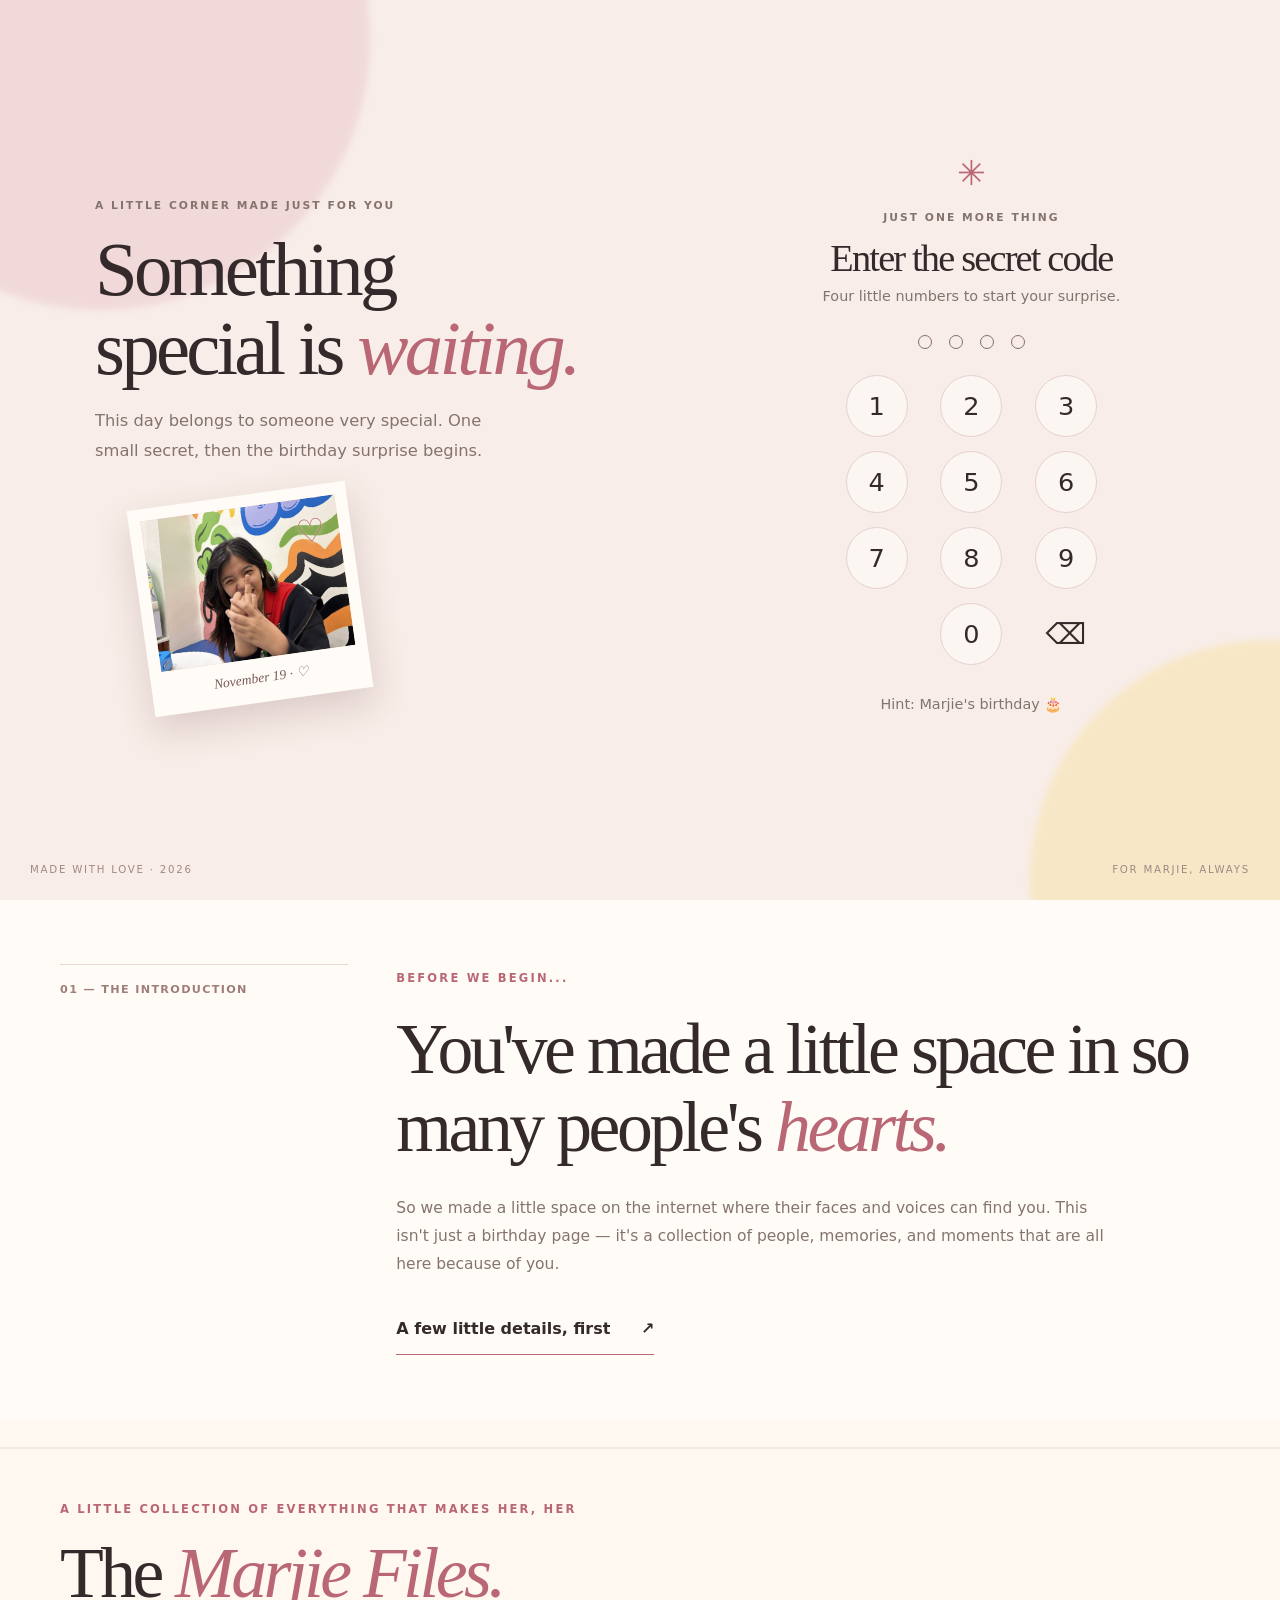
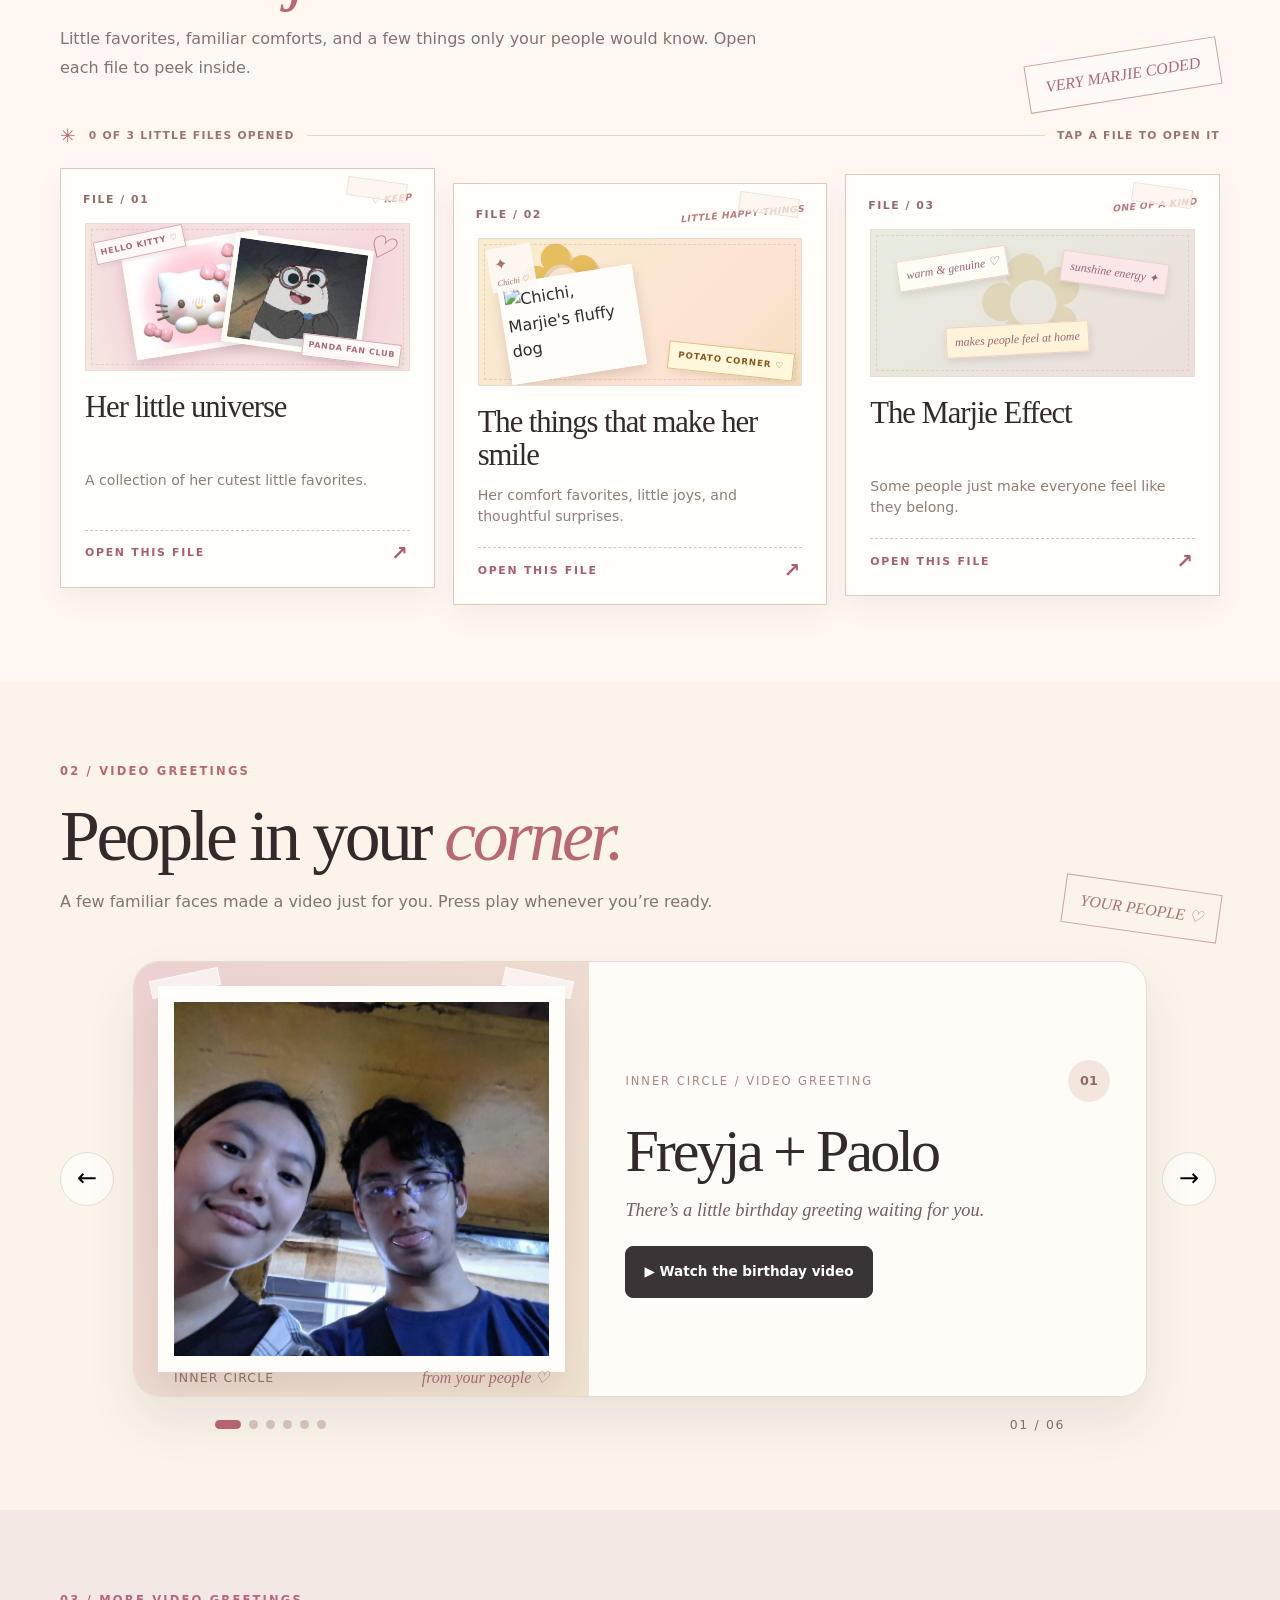
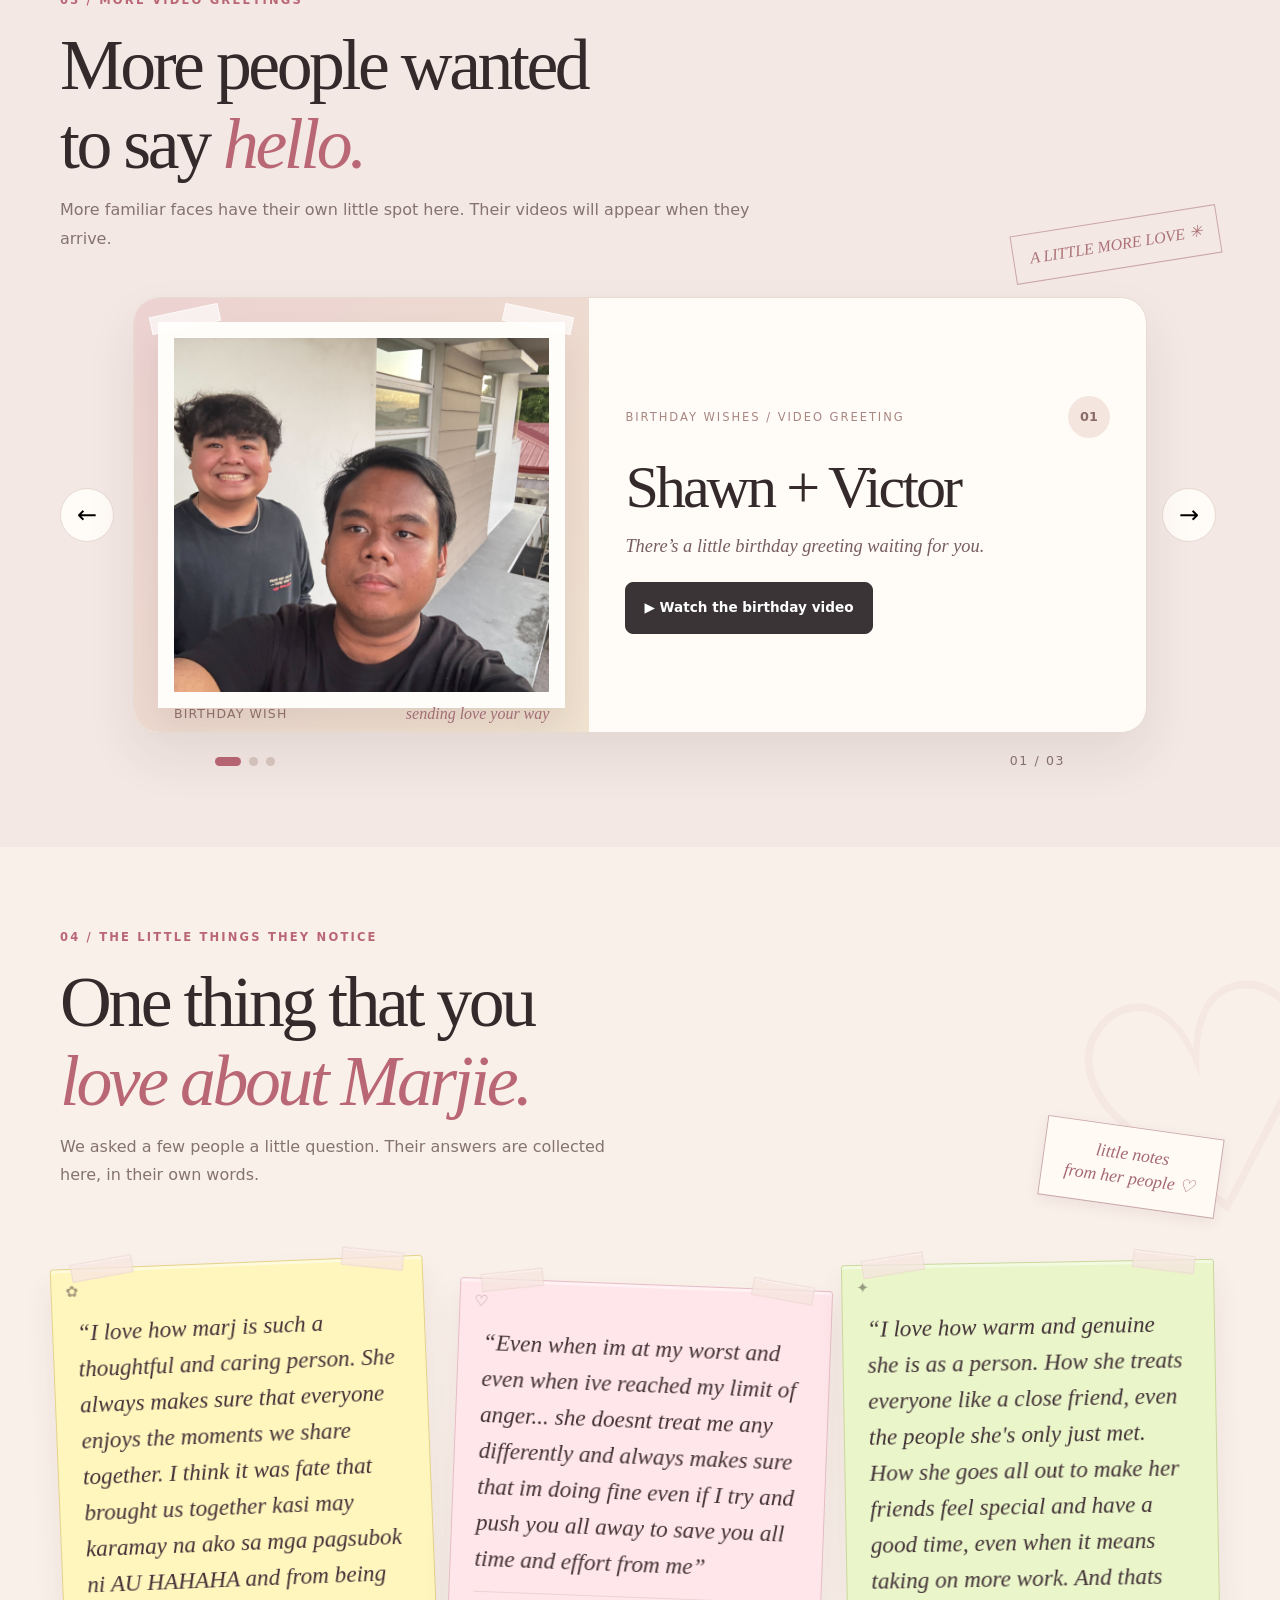
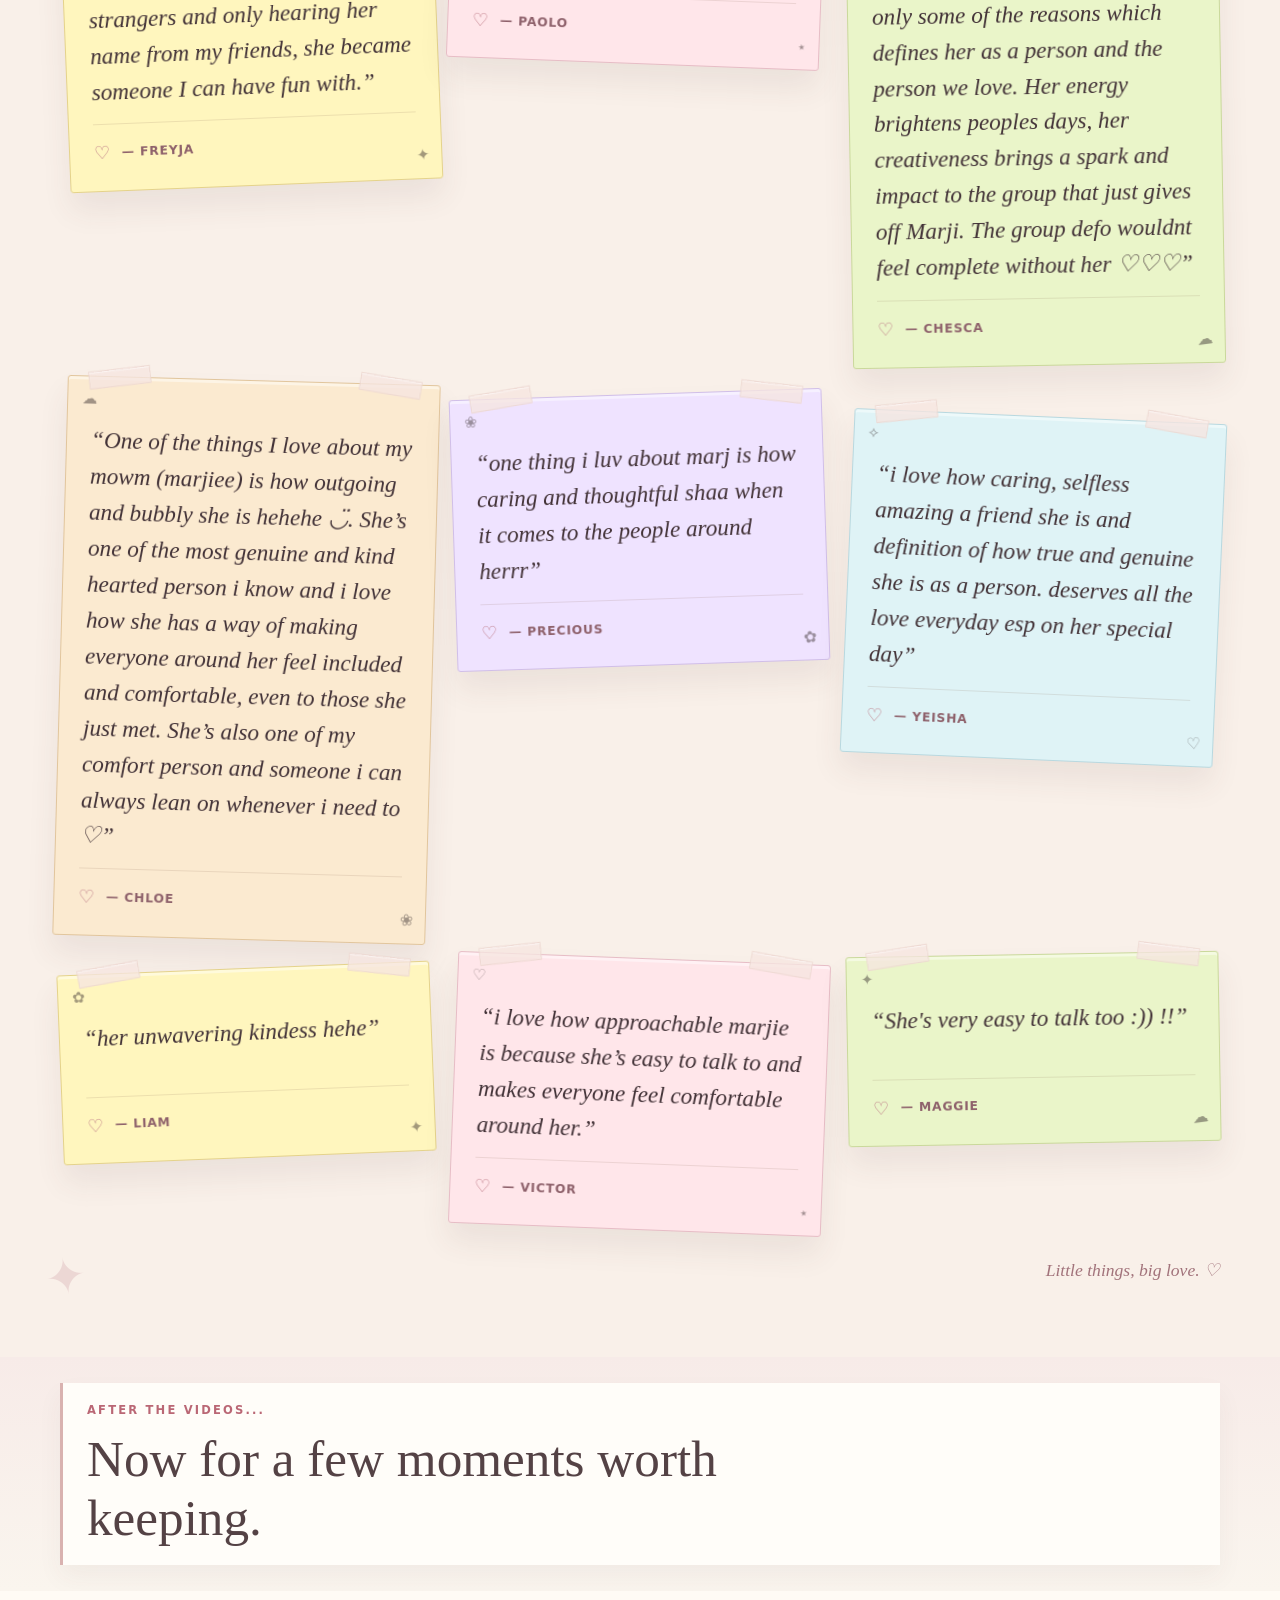
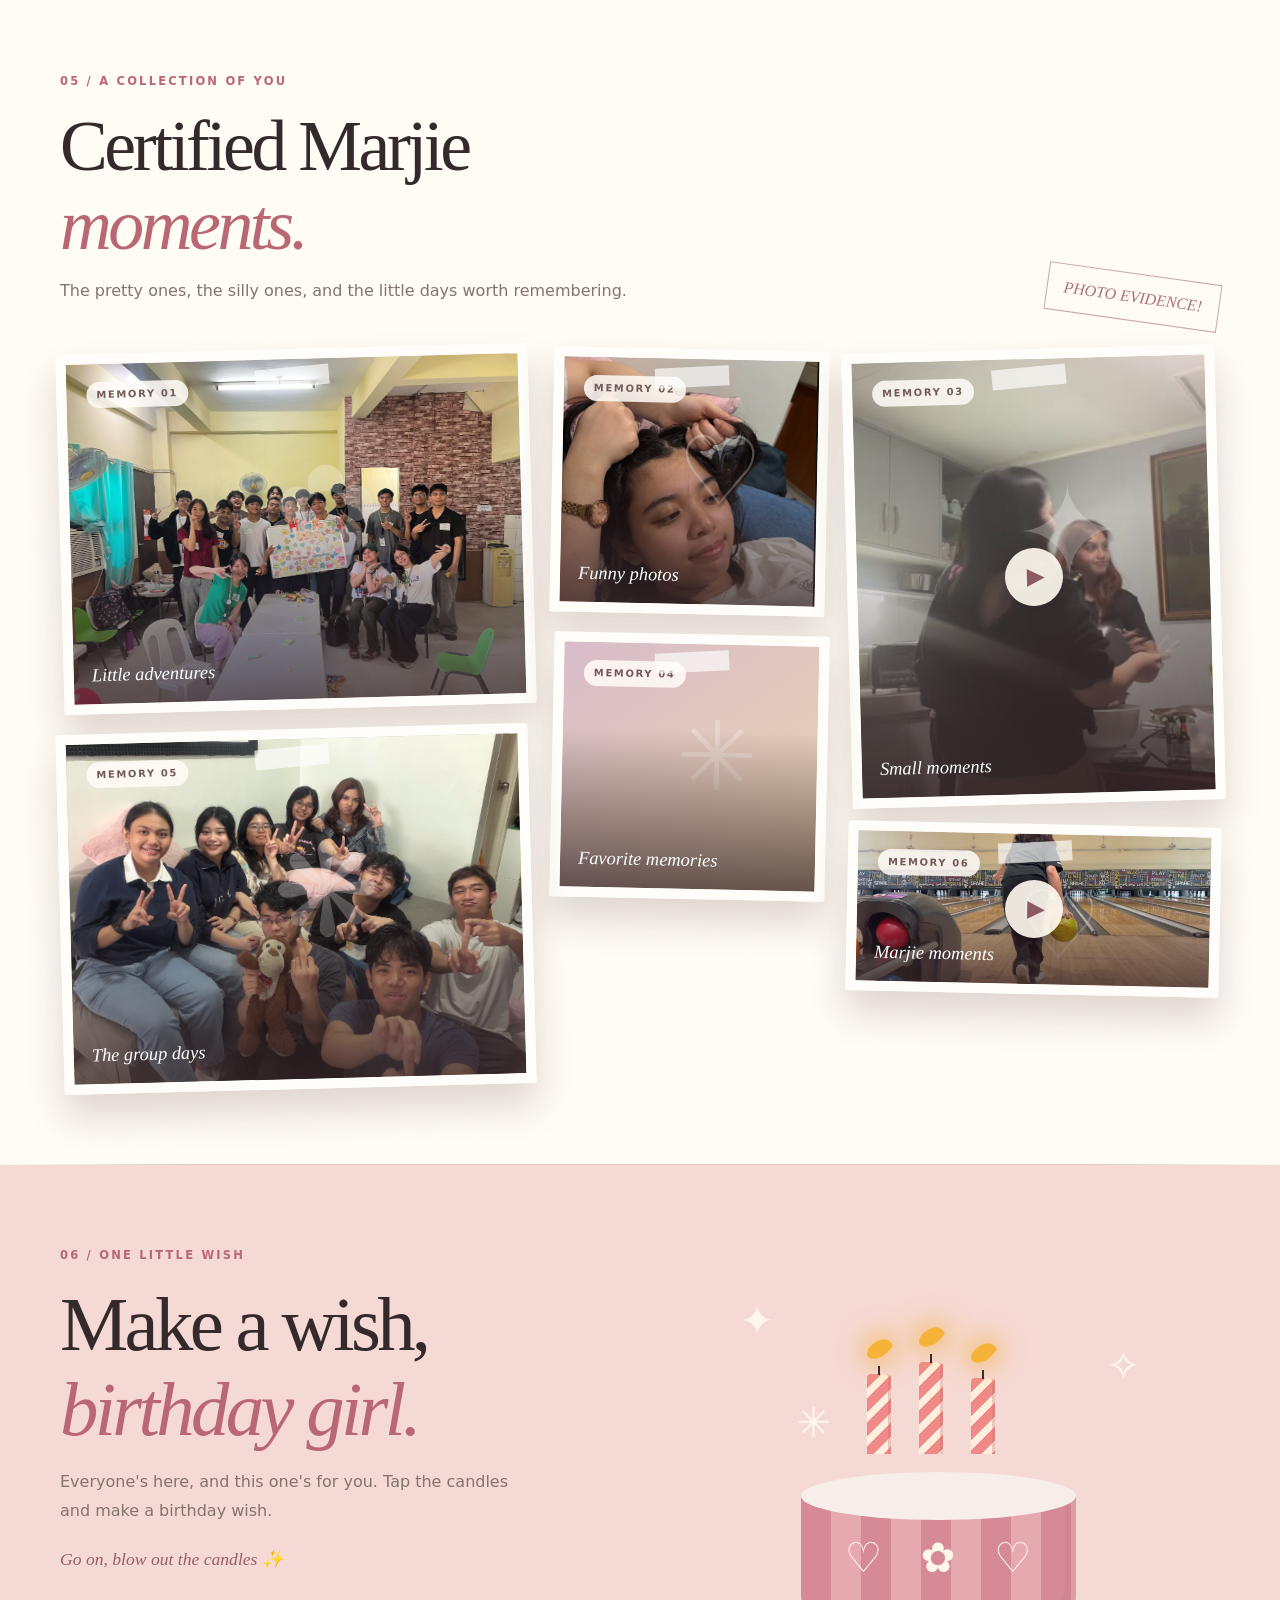
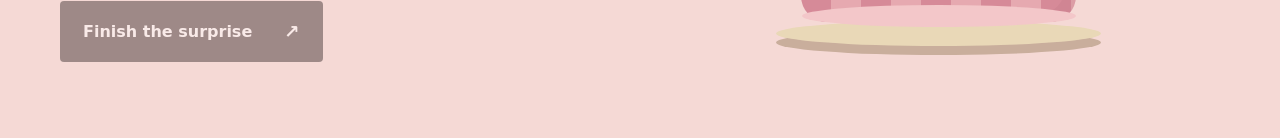
==== index.html @ 3f03e928 "Refresh birthday cards after removing video ready labels" ====
<!DOCTYPE html>

<html lang="en">
<head>
<meta charset="utf-8"/>
<meta content="width=device-width,initial-scale=1" name="viewport"/>
<meta content="#f8f1e9" name="theme-color"/>
<meta name="description" content="A little surprise is waiting for Marjie. ♡"/>
<meta property="og:type" content="website"/>
<meta property="og:title" content="Surprise for marjie"/>
<meta property="og:description" content="A little surprise is waiting. ♡"/>
<meta property="og:url" content="https://kaizzeenn.github.io/projectproposal/"/>
<meta name="twitter:card" content="summary"/>
<meta name="twitter:title" content="Surprise for marjie"/>
<meta name="twitter:description" content="A little surprise is waiting. ♡"/>
<meta content="noindex,nofollow" name="robots"/>
<title>Surprise for marjie</title>
<link href="styles.css?v=marjie-hero-photo-20261119" rel="stylesheet"/></head>
<body class="is-locked">
<div aria-label="Birthday surprise passcode entry" aria-modal="true" class="lock-screen" id="lockScreen" role="dialog">
<div class="lock-glow lock-glow-one"></div><div class="lock-glow lock-glow-two"></div>
<div class="lock-wrap">
<div class="lock-story">
<div class="tiny-label">A LITTLE CORNER MADE JUST FOR YOU</div>
<h1>Something<br/>special is <em>waiting.</em></h1>
<p>This day belongs to someone very special. One small secret, then the birthday surprise begins.</p>
<div class="lock-polaroid tilt-left">
<div class="lock-polaroid-art"><img class="marjie-lock-photo" src="marjie_lock_photo.jpg" alt="Marjie smiling in front of a colorful mural" decoding="async" fetchpriority="high"/><span class="art-heart" aria-hidden="true">♡</span></div>
<span class="polaroid-caption">November 19 · ♡</span>
</div>
</div>
<div class="lock-form">
<span aria-hidden="true" class="lock-symbol">✳</span>
<div class="tiny-label">JUST ONE MORE THING</div>
<h2>Enter the secret code</h2>
<p>Four little numbers to start your surprise.</p>
<div aria-label="0 of 4 digits entered" aria-live="polite" class="pass-dots" id="passDots"><span></span><span></span><span></span><span></span></div>
<div aria-label="Passcode numbers" class="number-pad" id="numberPad">
<button data-digit="1" type="button">1</button><button data-digit="2" type="button">2</button><button data-digit="3" type="button">3</button>
<button data-digit="4" type="button">4</button><button data-digit="5" type="button">5</button><button data-digit="6" type="button">6</button>
<button data-digit="7" type="button">7</button><button data-digit="8" type="button">8</button><button data-digit="9" type="button">9</button>
<span></span><button data-digit="0" type="button">0</button><button aria-label="Delete number" id="passBackspace" type="button">⌫</button>
</div>
<p class="lock-hint">Hint: Marjie's birthday 🎂</p>
<p aria-live="assertive" class="pass-error" id="passError"></p>
</div>
</div>
<div class="lock-corner lock-corner-left">MADE WITH LOVE · 2026</div>
<div class="lock-corner lock-corner-right">FOR MARJIE, ALWAYS</div>
</div>
<nav aria-label="Website navigation" class="main-nav" id="mainNav">
<a class="site-mark" href="#welcome">m<span>♡</span></a>
<span class="nav-title">THE MARJIE BIRTHDAY EDITION <span class="nav-year">/ 2026</span></span>
<div class="nav-actions"><span class="private-nav-note">NOV 19  ·  MADE FOR MARJIE</span></div>
</nav>
<main id="mainContent">
<section class="hero-section" id="welcome">
<div class="hero-bubble bubble-a"></div><div class="hero-bubble bubble-b"></div>
<div class="site-container hero-grid">
<div class="hero-copy">
<span class="tiny-label rose">A VERY SPECIAL DAY · NOVEMBER 19</span>
<h1>Happy<br/>Birthday,<br/><em>Marjie.</em></h1>
<p>One person, so many reasons to celebrate. We gathered a few people, a lot of little memories, and a whole lot of love — just for you.</p>
<button class="button button-dark" data-go="intro">Open your surprise <span>↗</span></button>
<div class="hero-annotation">a little birthday universe, made just for you ✳</div><div class="hero-explore-note">meet your people · watch a greeting · revisit little moments ↗</div>
</div>
<div aria-label="Birthday Polaroid collage featuring Marjie" class="hero-collage">
<div class="hero-stamp">ONE OF A KIND<br/>♡ ♡ ♡</div>
<div class="picture-frame frame-back"><div class="frame-image image-b"><span>add a favorite photo</span></div><div class="handwriting">a little memory</div></div>
<div class="picture-frame frame-front"><div class="frame-image image-a"><img class="marjie-hero-photo" src="marjie_hero_polaroid.jpg" alt="Marjie giving a playful look during a night out" loading="eager" decoding="async" /></div><div class="handwriting">our favorite person ♡</div></div>
<div class="hero-side-note">to the girl<br/>who deserves<br/>the world ↝</div>
</div>
</div>
<div class="scroll-caption">SCROLL TO EXPLORE <span>↓</span></div>
</section>
<section class="story-intro section-padding" id="intro">
<div class="site-container story-grid">
<div class="intro-number reveal">01 — THE INTRODUCTION</div>
<div class="reveal">
<span class="eyebrow">BEFORE WE BEGIN...</span>
<h2>You've made a little space in so many people's <em>hearts.</em></h2>
<p>So we made a little space on the internet where their faces and voices can find you. This isn't just a birthday page — it's a collection of people, memories, and moments that are all here because of you.</p>
<button class="text-link" data-go="marjiefiles">A few little details, first <span>↗</span></button>
</div>
</div>
</section>
<section class="files-section section-padding" id="marjiefiles" aria-labelledby="marjieFilesHeading">
<div class="site-container">
<div class="section-heading mf-heading reveal">
  <div><span class="eyebrow">A LITTLE COLLECTION OF EVERYTHING THAT MAKES HER, HER</span><h2 id="marjieFilesHeading">The <em>Marjie Files.</em></h2><p>Little favorites, familiar comforts, and a few things only your people would know. Open each file to peek inside.</p></div>
  <span class="section-sticker small-sticker mf-stamp">VERY MARJIE CODED</span>
</div>
<div class="mf-progress" aria-live="polite"><span class="mf-progress-mark">✳</span> <span id="mfProgressLabel">0 of 3 little files opened</span> <span class="mf-progress-rule" aria-hidden="true"></span> <span>tap a file to open it</span></div>
<div class="mf-grid" id="marjieFileGrid">
  <article class="mf-card mf-card-universe reveal" data-marjie-file="universe">
    <div class="mf-card-top"><span class="mf-number">FILE / 01</span><span class="mf-corner-sticker">♡ KEEP</span></div>
    <button class="mf-toggle" type="button" aria-controls="mf-universe-details" aria-expanded="false">
      <span class="mf-art mf-art-universe mf-art-photos" aria-hidden="true">
        <span class="mf-duo-photo mf-duo-hello"><img src="marjie_hello_kitty.png" alt="" loading="lazy" decoding="async"/></span>
        <span class="mf-duo-photo mf-duo-panda"><img src="marjie_panda.png" alt="" loading="lazy" decoding="async"/></span>
        <span class="mf-sticker mf-cat-label">HELLO KITTY ♡</span><span class="mf-sticker mf-panda-label">PANDA FAN CLUB</span><span class="mf-art-heart">♡</span>
      </span>
      <span class="mf-card-title">Her little universe</span>
      <span class="mf-card-subtitle">A collection of her cutest little favorites.</span>
      <span class="mf-open-label">OPEN THIS FILE <span aria-hidden="true">↗</span></span>
    </button>
    <div class="mf-inside" id="mf-universe-details" hidden>
      <span class="mf-inner-label">INSIDE FILE NO. 01</span>
      <p>There's a soft spot for <strong>Hello Kitty</strong> and <strong>Panda from We Bare Bears</strong> in her little world.</p>
      <div class="mf-optional-photo" data-mf-photo="universePhoto" hidden><img alt="A real photo of one of Marjie's favorite things" loading="lazy"/></div>
      <span class="mf-handnote">the cutest corner of her universe ♡</span>
    </div>
  </article>

  <article class="mf-card mf-card-smiles reveal" data-marjie-file="smiles">
    <div class="mf-card-top"><span class="mf-number">FILE / 02</span><span class="mf-corner-sticker">LITTLE HAPPY THINGS</span></div>
    <button class="mf-toggle" type="button" aria-controls="mf-smiles-details" aria-expanded="false">
      <span class="mf-art mf-art-smiles mf-art-fries" aria-hidden="true">
        <span class="mf-art-flower">✿</span><span class="mf-fries-img"><img src="marjie_potato_corner.png" alt="" loading="lazy" decoding="async"/></span><span class="mf-fries-label">POTATO CORNER ♡</span><span class="mf-chichi-photo"><img src="https://raw.githubusercontent.com/Kaizzeenn/projectproposal/main/chichi.jpg?v=20261118-fix" alt="Chichi, Marjie's fluffy dog" loading="lazy" decoding="async" referrerpolicy="no-referrer"/></span><span class="mf-paw">✦ <small>Chichi ♡</small></span>
      </span>
      <span class="mf-card-title">The things that make her smile</span>
      <span class="mf-card-subtitle">Her comfort favorites, little joys, and thoughtful surprises.</span>
      <span class="mf-open-label">OPEN THIS FILE <span aria-hidden="true">↗</span></span>
    </button>
    <div class="mf-inside" id="mf-smiles-details" hidden>
      <span class="mf-inner-label">INSIDE FILE NO. 02</span>
      <p><strong>Sunflowers</strong>, <strong>Potato Corner fries</strong>, thoughtful little surprises, and of course, <strong>Chichi</strong> — her adorable little dog.</p>
      <div class="mf-optional-photo"><img src="https://raw.githubusercontent.com/Kaizzeenn/projectproposal/main/chichi.jpg?v=20261118-fix" alt="Chichi, Marjie's fluffy dog" loading="lazy" decoding="async" referrerpolicy="no-referrer"/></div>
      <span class="mf-handnote">the little things always count ✿</span>
    </div>
  </article>

  <article class="mf-card mf-card-effect reveal" data-marjie-file="lore">
    <div class="mf-card-top"><span class="mf-number">FILE / 03</span><span class="mf-corner-sticker">ONE OF A KIND</span></div>
    <button class="mf-toggle" type="button" aria-controls="mf-lore-details" aria-expanded="false">
      <span class="mf-art mf-art-effect" aria-hidden="true">
        <span class="mf-effect-flower">✿</span><span class="mf-effect-paper mf-effect-note-one">warm &amp; genuine ♡</span><span class="mf-effect-paper mf-effect-note-two">sunshine energy ✦</span><span class="mf-effect-paper mf-effect-note-three">makes people feel at home</span>
      </span>
      <span class="mf-card-title">The Marjie Effect</span>
      <span class="mf-card-subtitle">Some people just make everyone feel like they belong.</span>
      <span class="mf-open-label">OPEN THIS FILE <span aria-hidden="true">↗</span></span>
    </button>
    <div class="mf-inside" id="mf-lore-details" hidden>
      <span class="mf-inner-label">INSIDE FILE NO. 03</span>
      <p id="mfLoreStory">Her friends notice how caring and genuine she is, how she makes even new people feel comfortable and included, and how her bubbly energy and creativity brighten the group. That's the Marjie Effect. ♡</p>
      <div class="mf-optional-photo" data-mf-photo="lorePhoto" hidden><img alt="A real photo from one of Marjie's funny memories" loading="lazy"/></div>
      <span class="mf-handnote" id="mfLoreBy">some people just feel like sunshine ♡</span>
    </div>
  </article>
</div>
<div class="mf-bonus" id="mfBonus" hidden aria-live="polite">
  <span class="mf-bonus-seal" aria-hidden="true">♡</span>
  <div class="mf-bonus-text"><span class="mf-inner-label">BONUS FILE / UNLOCKED</span><h3>One thing everyone agrees about Marjie</h3><p id="mfBonusText">Your people wanted to make this day a little more special for you. The photos and videos on this page are already proof that you matter to them.</p><span class="mf-handnote" id="mfBonusBy">from the people who made this surprise with love</span></div>
</div>
</div>
</section>
<section class="section-padding featured-section" id="inner">
<div class="site-container">
<div class="section-heading reveal"><div><span class="eyebrow">02 / VIDEO GREETINGS</span><h2>People in your <em>corner.</em></h2><p>A few familiar faces made a video just for you. Press play whenever you’re ready.</p></div><span class="section-sticker">YOUR PEOPLE ♡</span></div>
<div aria-label="Inner Circle video greetings" class="person-carousel reveal" id="innerCarousel">
<button aria-label="Previous Inner Circle person" class="circle-arrow" id="innerPrev" type="button">←</button>
<div class="person-card" id="innerCard"></div>
<button aria-label="Next Inner Circle person" class="circle-arrow" id="innerNext" type="button">→</button>
</div>
<div class="carousel-foot"><div class="carousel-dots" id="innerDots"></div><span class="carousel-count" id="innerCount"></span></div>
</div>
</section>
<section class="section-padding wishes-section" id="wishes">
<div class="site-container">
<div class="section-heading reveal"><div><span class="eyebrow">03 / MORE VIDEO GREETINGS</span><h2>More people wanted<br/>to say <em>hello.</em></h2><p>More familiar faces have their own little spot here. Their videos will appear when they arrive.</p></div><span class="section-sticker small-sticker">A LITTLE MORE LOVE ✳</span></div>
<div class="person-carousel reveal" id="wishesCarousel">
<button aria-label="Previous birthday greeting" class="circle-arrow" id="wishesPrev" type="button">←</button>
<div class="person-card" id="wishesCard"></div>
<button aria-label="Next birthday greeting" class="circle-arrow" id="wishesNext" type="button">→</button>
</div>
<div class="carousel-foot"><div class="carousel-dots" id="wishesDots"></div><span class="carousel-count" id="wishesCount"></span></div>
</div>
</section>

<section class="appreciation-section section-padding" id="appreciation" aria-labelledby="appreciationTitle">
  <div class="site-container">
    <div class="section-heading reveal appreciation-heading">
      <div>
        <span class="eyebrow">04 / THE LITTLE THINGS THEY NOTICE</span>
        <h2 id="appreciationTitle">One thing that you<br/><em>love about Marjie.</em></h2>
        <p>We asked a few people a little question. Their answers are collected here, in their own words.</p>
      </div>
      <div class="appreciation-stamp" aria-hidden="true">little notes<br/>from her people ♡</div>
    </div>
    <div id="appreciationWall" class="appreciation-wall" aria-live="polite"></div>
    <div class="appreciation-foot">Little things, big love. ♡</div>
  </div>
</section>
<section class="story-bridge">
<div class="site-container bridge-inner reveal">
<span class="eyebrow">AFTER THE VIDEOS...</span>
<h3>Now for a few moments worth keeping.</h3>
</div>
</section>
<section class="section-padding moments-section" id="moments">
<div class="site-container">
<div class="section-heading reveal"><div><span class="eyebrow">05 / A COLLECTION OF YOU</span><h2>Certified Marjie<br/><em>moments.</em></h2><p>The pretty ones, the silly ones, and the little days worth remembering.</p></div><span class="section-sticker">PHOTO EVIDENCE!</span></div>
<div class="memory-grid" id="memoryGrid"></div>
</div>
</section>

<section class="cake-section section-padding" id="cake">
<div class="site-container cake-layout">
<div class="reveal"><span class="eyebrow">06 / ONE LITTLE WISH</span><h2>Make a wish,<br/><em>birthday girl.</em></h2><p>Everyone's here, and this one's for you. Tap the candles and make a birthday wish.</p><span class="cake-feedback" id="cakeFeedback">Go on, blow out the candles ✨</span><button class="button button-dark finish-button" disabled="" id="finishStory">Finish the surprise <span>↗</span></button></div>
<div aria-label="Interactive birthday cake with candles" class="cake-stage reveal" id="cakeStage">
<div class="stage-star star-1">✦</div><div class="stage-star star-2">✧</div><div class="stage-star star-3">✳</div>
<div class="cake-art">
<div class="candles"><button aria-label="Blow out candle one" class="candle"><span class="flame"></span><span class="wick"></span></button><button aria-label="Blow out candle two" class="candle"><span class="flame"></span><span class="wick"></span></button><button aria-label="Blow out candle three" class="candle"><span class="flame"></span><span class="wick"></span></button></div>
<div class="cake-top"></div><div class="cake-main"><span class="cake-decor">♡</span><span class="cake-decor">✿</span><span class="cake-decor">♡</span></div><div class="cake-bottom"></div><div class="cake-plate"></div>
</div>
</div>
</div>
</section>
<section class="fake-end section-padding" hidden="" id="fakeEnd">
<div class="site-container fake-end-inner"><span class="eyebrow">A SPECIAL DAY, FOREVER</span><div class="end-confetti">✴ ♡ ✳</div><h2>Happy birthday,<br/><em>Marjie.</em></h2><p>And that’s everyone… or is it?</p><button class="button button-dark" id="endButton" type="button">That’s everything? ♡</button></div>
</section>
<section class="personal-reveal" hidden="" id="personalReveal">
<div class="reveal-curtain" id="revealCurtain"><div class="curtain-inner"><span class="tiny-label">BUT WAIT...</span><h2 id="revealHeadline">One more thing.</h2><p id="revealSubtitle">Someone saved his message for last.</p><button class="button button-light" hidden="" id="openLastMessage">Open the last message <span>♡</span></button></div></div>
<div class="personal-content" hidden="" id="personalContent">
<section class="bouquet-section section-padding">
<div class="site-container bouquet-layout">
<div class="bouquet-copy"><span class="eyebrow">ONE LAST MESSAGE / FROM YOUR BEBIILOVESS</span><h2>For my<br/><em>bebii.</em></h2><p>Of course, I saved a little something for myself.</p><p class="bouquet-small">Because you deserve your favorite flowers, even when they come from a little corner of the internet.</p><button class="button button-dark" id="bouquetBloom">A bouquet for you <span>🌻</span></button><p aria-live="polite" class="bloom-note" id="bloomNote"></p><div class="digital-gift-panel reveal"><span class="tiny-label">A LITTLE EXTRA SURPRISE</span><h3>I have 1 digital gift for you.</h3><p>Just a tiny surprise from me — tap when you're ready to see it. ♡</p><button class="button button-soft" id="openDigitalGift" type="button">Open your digital gift <span>🎁</span></button><div class="digital-gift-reveal" hidden="" id="digitalGiftReveal"><div class="digital-gift-card"><div class="digital-gift-top">FOR MY BEBII <span>♡</span></div><img alt="A special digital artwork gift for Marjie" class="digital-gift-image" data-gift-image="digital_gift_art.jpg" decoding="async" loading="lazy"/><p class="digital-gift-caption">A little art surprise, just for you. ♡</p></div></div></div></div>
<div aria-label="Animated digital sunflower bouquet" class="bouquet-art" id="bouquetArt"><svg aria-label="Hand-tied bouquet of seven sunflowers in cream paper with a ribbon" class="bouquet-svg" role="img" viewbox="0 0 540 600"><defs><radialgradient id="bouquetGlow"><stop stop-color="#fff9e5"></stop><stop offset="1" stop-color="#f6dfc8" stop-opacity="0"></stop></radialgradient><lineargradient id="paperA" x1="0" x2="1" y1="0" y2="1"><stop stop-color="#f9eee0"></stop><stop offset=".6" stop-color="#e9c6ae"></stop><stop offset="1" stop-color="#cc9d88"></stop></lineargradient><lineargradient id="paperB" x1="0" x2="1" y1="0" y2="1"><stop stop-color="#fff8e9"></stop><stop offset="1" stop-color="#d6ac93"></stop></lineargradient><radialgradient id="seed"><stop stop-color="#875331"></stop><stop offset=".65" stop-color="#75452a"></stop><stop offset="1" stop-color="#59341e"></stop></radialgradient></defs>
<ellipse cx="270" cy="288" fill="url(#bouquetGlow)" rx="236" ry="260"></ellipse>
<g class="bouquet-greenery" stroke="#66865a" stroke-linecap="round" stroke-width="11"><path d="M163 209 Q 207.9 309 269 467" fill="none"></path><path d="M248 151 Q 257.2 251 269 467" fill="none"></path><path d="M336 178 Q 308.3 278 269 467" fill="none"></path><path d="M413 246 Q 352.9 346 269 467" fill="none"></path><path d="M318 295 Q 297.8 395 269 467" fill="none"></path><path d="M217 302 Q 239.3 402 269 467" fill="none"></path><path d="M123 286 Q 184.7 386 269 467" fill="none"></path></g><g class="leaves" fill="#729566"><ellipse cx="156" cy="330" rx="34" ry="14" transform="rotate(-32 156 330)"></ellipse><ellipse cx="210" cy="374" rx="34" ry="14" transform="rotate(25 210 374)"></ellipse><ellipse cx="350" cy="356" rx="34" ry="14" transform="rotate(25 350 356)"></ellipse><ellipse cx="383" cy="309" rx="34" ry="14" transform="rotate(-27 383 309)"></ellipse><ellipse cx="285" cy="403" rx="34" ry="14" transform="rotate(-17 285 403)"></ellipse><ellipse cx="252" cy="339" rx="34" ry="14" transform="rotate(20 252 339)"></ellipse><ellipse cx="172" cy="404" rx="34" ry="14" transform="rotate(30 172 404)"></ellipse></g><g class="blooms"><g transform="translate(163 189)"><g class="svg-flower flower-fig-0" style="--d:0.0s"><ellipse cx="0" cy="-33.6" fill="#f5b73f" rx="13.2" ry="31.2" transform="rotate(0)"></ellipse><ellipse cx="0" cy="-33.6" fill="#f6c854" rx="13.2" ry="31.2" transform="rotate(30)"></ellipse><ellipse cx="0" cy="-33.6" fill="#e7a32f" rx="13.2" ry="31.2" transform="rotate(60)"></ellipse><ellipse cx="0" cy="-33.6" fill="#f5b73f" rx="13.2" ry="31.2" transform="rotate(90)"></ellipse><ellipse cx="0" cy="-33.6" fill="#f6c854" rx="13.2" ry="31.2" transform="rotate(120)"></ellipse><ellipse cx="0" cy="-33.6" fill="#e7a32f" rx="13.2" ry="31.2" transform="rotate(150)"></ellipse><ellipse cx="0" cy="-33.6" fill="#f5b73f" rx="13.2" ry="31.2" transform="rotate(180)"></ellipse><ellipse cx="0" cy="-33.6" fill="#f6c854" rx="13.2" ry="31.2" transform="rotate(210)"></ellipse><ellipse cx="0" cy="-33.6" fill="#e7a32f" rx="13.2" ry="31.2" transform="rotate(240)"></ellipse><ellipse cx="0" cy="-33.6" fill="#f5b73f" rx="13.2" ry="31.2" transform="rotate(270)"></ellipse><ellipse cx="0" cy="-33.6" fill="#f6c854" rx="13.2" ry="31.2" transform="rotate(300)"></ellipse><ellipse cx="0" cy="-33.6" fill="#e7a32f" rx="13.2" ry="31.2" transform="rotate(330)"></ellipse><ellipse cx="0" cy="-30.0" fill="#ffda69" opacity=".95" rx="9.6" ry="25.8" transform="rotate(15)"></ellipse><ellipse cx="0" cy="-30.0" fill="#ffda69" opacity=".95" rx="9.6" ry="25.8" transform="rotate(45)"></ellipse><ellipse cx="0" cy="-30.0" fill="#ffda69" opacity=".95" rx="9.6" ry="25.8" transform="rotate(75)"></ellipse><ellipse cx="0" cy="-30.0" fill="#ffda69" opacity=".95" rx="9.6" ry="25.8" transform="rotate(105)"></ellipse><ellipse cx="0" cy="-30.0" fill="#ffda69" opacity=".95" rx="9.6" ry="25.8" transform="rotate(135)"></ellipse><ellipse cx="0" cy="-30.0" fill="#ffda69" opacity=".95" rx="9.6" ry="25.8" transform="rotate(165)"></ellipse><ellipse cx="0" cy="-30.0" fill="#ffda69" opacity=".95" rx="9.6" ry="25.8" transform="rotate(195)"></ellipse><ellipse cx="0" cy="-30.0" fill="#ffda69" opacity=".95" rx="9.6" ry="25.8" transform="rotate(225)"></ellipse><ellipse cx="0" cy="-30.0" fill="#ffda69" opacity=".95" rx="9.6" ry="25.8" transform="rotate(255)"></ellipse><ellipse cx="0" cy="-30.0" fill="#ffda69" opacity=".95" rx="9.6" ry="25.8" transform="rotate(285)"></ellipse><ellipse cx="0" cy="-30.0" fill="#ffda69" opacity=".95" rx="9.6" ry="25.8" transform="rotate(315)"></ellipse><ellipse cx="0" cy="-30.0" fill="#ffda69" opacity=".95" rx="9.6" ry="25.8" transform="rotate(345)"></ellipse><circle fill="#8c5934" r="25.2"></circle><circle fill="url(#seed)" r="21.0"></circle><circle cx="-14.4" cy="-7.2" fill="#aa7141" opacity=".8" r="1.3"></circle><circle cx="-14.4" cy="0.0" fill="#aa7141" opacity=".8" r="1.3"></circle><circle cx="-14.4" cy="7.2" fill="#aa7141" opacity=".8" r="1.3"></circle><circle cx="-7.2" cy="-14.4" fill="#aa7141" opacity=".8" r="1.3"></circle><circle cx="-7.2" cy="-7.2" fill="#aa7141" opacity=".8" r="1.3"></circle><circle cx="-7.2" cy="0.0" fill="#aa7141" opacity=".8" r="1.3"></circle><circle cx="-7.2" cy="7.2" fill="#aa7141" opacity=".8" r="1.3"></circle><circle cx="-7.2" cy="14.4" fill="#aa7141" opacity=".8" r="1.3"></circle><circle cx="0.0" cy="-14.4" fill="#aa7141" opacity=".8" r="1.3"></circle><circle cx="0.0" cy="-7.2" fill="#aa7141" opacity=".8" r="1.3"></circle><circle cx="0.0" cy="0.0" fill="#aa7141" opacity=".8" r="1.3"></circle><circle cx="0.0" cy="7.2" fill="#aa7141" opacity=".8" r="1.3"></circle><circle cx="0.0" cy="14.4" fill="#aa7141" opacity=".8" r="1.3"></circle><circle cx="7.2" cy="-14.4" fill="#aa7141" opacity=".8" r="1.3"></circle><circle cx="7.2" cy="-7.2" fill="#aa7141" opacity=".8" r="1.3"></circle><circle cx="7.2" cy="0.0" fill="#aa7141" opacity=".8" r="1.3"></circle><circle cx="7.2" cy="7.2" fill="#aa7141" opacity=".8" r="1.3"></circle><circle cx="7.2" cy="14.4" fill="#aa7141" opacity=".8" r="1.3"></circle><circle cx="14.4" cy="-7.2" fill="#aa7141" opacity=".8" r="1.3"></circle><circle cx="14.4" cy="0.0" fill="#aa7141" opacity=".8" r="1.3"></circle><circle cx="14.4" cy="7.2" fill="#aa7141" opacity=".8" r="1.3"></circle></g></g><g transform="translate(248 131)"><g class="svg-flower flower-fig-1" style="--d:0.1s"><ellipse cx="0" cy="-35.8" fill="#f5b73f" rx="14.1" ry="33.3" transform="rotate(0)"></ellipse><ellipse cx="0" cy="-35.8" fill="#f6c854" rx="14.1" ry="33.3" transform="rotate(30)"></ellipse><ellipse cx="0" cy="-35.8" fill="#e7a32f" rx="14.1" ry="33.3" transform="rotate(60)"></ellipse><ellipse cx="0" cy="-35.8" fill="#f5b73f" rx="14.1" ry="33.3" transform="rotate(90)"></ellipse><ellipse cx="0" cy="-35.8" fill="#f6c854" rx="14.1" ry="33.3" transform="rotate(120)"></ellipse><ellipse cx="0" cy="-35.8" fill="#e7a32f" rx="14.1" ry="33.3" transform="rotate(150)"></ellipse><ellipse cx="0" cy="-35.8" fill="#f5b73f" rx="14.1" ry="33.3" transform="rotate(180)"></ellipse><ellipse cx="0" cy="-35.8" fill="#f6c854" rx="14.1" ry="33.3" transform="rotate(210)"></ellipse><ellipse cx="0" cy="-35.8" fill="#e7a32f" rx="14.1" ry="33.3" transform="rotate(240)"></ellipse><ellipse cx="0" cy="-35.8" fill="#f5b73f" rx="14.1" ry="33.3" transform="rotate(270)"></ellipse><ellipse cx="0" cy="-35.8" fill="#f6c854" rx="14.1" ry="33.3" transform="rotate(300)"></ellipse><ellipse cx="0" cy="-35.8" fill="#e7a32f" rx="14.1" ry="33.3" transform="rotate(330)"></ellipse><ellipse cx="0" cy="-32.0" fill="#ffda69" opacity=".95" rx="10.2" ry="27.5" transform="rotate(15)"></ellipse><ellipse cx="0" cy="-32.0" fill="#ffda69" opacity=".95" rx="10.2" ry="27.5" transform="rotate(45)"></ellipse><ellipse cx="0" cy="-32.0" fill="#ffda69" opacity=".95" rx="10.2" ry="27.5" transform="rotate(75)"></ellipse><ellipse cx="0" cy="-32.0" fill="#ffda69" opacity=".95" rx="10.2" ry="27.5" transform="rotate(105)"></ellipse><ellipse cx="0" cy="-32.0" fill="#ffda69" opacity=".95" rx="10.2" ry="27.5" transform="rotate(135)"></ellipse><ellipse cx="0" cy="-32.0" fill="#ffda69" opacity=".95" rx="10.2" ry="27.5" transform="rotate(165)"></ellipse><ellipse cx="0" cy="-32.0" fill="#ffda69" opacity=".95" rx="10.2" ry="27.5" transform="rotate(195)"></ellipse><ellipse cx="0" cy="-32.0" fill="#ffda69" opacity=".95" rx="10.2" ry="27.5" transform="rotate(225)"></ellipse><ellipse cx="0" cy="-32.0" fill="#ffda69" opacity=".95" rx="10.2" ry="27.5" transform="rotate(255)"></ellipse><ellipse cx="0" cy="-32.0" fill="#ffda69" opacity=".95" rx="10.2" ry="27.5" transform="rotate(285)"></ellipse><ellipse cx="0" cy="-32.0" fill="#ffda69" opacity=".95" rx="10.2" ry="27.5" transform="rotate(315)"></ellipse><ellipse cx="0" cy="-32.0" fill="#ffda69" opacity=".95" rx="10.2" ry="27.5" transform="rotate(345)"></ellipse><circle fill="#8c5934" r="26.9"></circle><circle fill="url(#seed)" r="22.4"></circle><circle cx="-15.4" cy="-7.7" fill="#aa7141" opacity=".8" r="1.4"></circle><circle cx="-15.4" cy="0.0" fill="#aa7141" opacity=".8" r="1.4"></circle><circle cx="-15.4" cy="7.7" fill="#aa7141" opacity=".8" r="1.4"></circle><circle cx="-7.7" cy="-15.4" fill="#aa7141" opacity=".8" r="1.4"></circle><circle cx="-7.7" cy="-7.7" fill="#aa7141" opacity=".8" r="1.4"></circle><circle cx="-7.7" cy="0.0" fill="#aa7141" opacity=".8" r="1.4"></circle><circle cx="-7.7" cy="7.7" fill="#aa7141" opacity=".8" r="1.4"></circle><circle cx="-7.7" cy="15.4" fill="#aa7141" opacity=".8" r="1.4"></circle><circle cx="0.0" cy="-15.4" fill="#aa7141" opacity=".8" r="1.4"></circle><circle cx="0.0" cy="-7.7" fill="#aa7141" opacity=".8" r="1.4"></circle><circle cx="0.0" cy="0.0" fill="#aa7141" opacity=".8" r="1.4"></circle><circle cx="0.0" cy="7.7" fill="#aa7141" opacity=".8" r="1.4"></circle><circle cx="0.0" cy="15.4" fill="#aa7141" opacity=".8" r="1.4"></circle><circle cx="7.7" cy="-15.4" fill="#aa7141" opacity=".8" r="1.4"></circle><circle cx="7.7" cy="-7.7" fill="#aa7141" opacity=".8" r="1.4"></circle><circle cx="7.7" cy="0.0" fill="#aa7141" opacity=".8" r="1.4"></circle><circle cx="7.7" cy="7.7" fill="#aa7141" opacity=".8" r="1.4"></circle><circle cx="7.7" cy="15.4" fill="#aa7141" opacity=".8" r="1.4"></circle><circle cx="15.4" cy="-7.7" fill="#aa7141" opacity=".8" r="1.4"></circle><circle cx="15.4" cy="0.0" fill="#aa7141" opacity=".8" r="1.4"></circle><circle cx="15.4" cy="7.7" fill="#aa7141" opacity=".8" r="1.4"></circle></g></g><g transform="translate(336 158)"><g class="svg-flower flower-fig-2" style="--d:0.2s"><ellipse cx="0" cy="-36.4" fill="#f5b73f" rx="14.3" ry="33.8" transform="rotate(0)"></ellipse><ellipse cx="0" cy="-36.4" fill="#f6c854" rx="14.3" ry="33.8" transform="rotate(30)"></ellipse><ellipse cx="0" cy="-36.4" fill="#e7a32f" rx="14.3" ry="33.8" transform="rotate(60)"></ellipse><ellipse cx="0" cy="-36.4" fill="#f5b73f" rx="14.3" ry="33.8" transform="rotate(90)"></ellipse><ellipse cx="0" cy="-36.4" fill="#f6c854" rx="14.3" ry="33.8" transform="rotate(120)"></ellipse><ellipse cx="0" cy="-36.4" fill="#e7a32f" rx="14.3" ry="33.8" transform="rotate(150)"></ellipse><ellipse cx="0" cy="-36.4" fill="#f5b73f" rx="14.3" ry="33.8" transform="rotate(180)"></ellipse><ellipse cx="0" cy="-36.4" fill="#f6c854" rx="14.3" ry="33.8" transform="rotate(210)"></ellipse><ellipse cx="0" cy="-36.4" fill="#e7a32f" rx="14.3" ry="33.8" transform="rotate(240)"></ellipse><ellipse cx="0" cy="-36.4" fill="#f5b73f" rx="14.3" ry="33.8" transform="rotate(270)"></ellipse><ellipse cx="0" cy="-36.4" fill="#f6c854" rx="14.3" ry="33.8" transform="rotate(300)"></ellipse><ellipse cx="0" cy="-36.4" fill="#e7a32f" rx="14.3" ry="33.8" transform="rotate(330)"></ellipse><ellipse cx="0" cy="-32.5" fill="#ffda69" opacity=".95" rx="10.4" ry="27.9" transform="rotate(15)"></ellipse><ellipse cx="0" cy="-32.5" fill="#ffda69" opacity=".95" rx="10.4" ry="27.9" transform="rotate(45)"></ellipse><ellipse cx="0" cy="-32.5" fill="#ffda69" opacity=".95" rx="10.4" ry="27.9" transform="rotate(75)"></ellipse><ellipse cx="0" cy="-32.5" fill="#ffda69" opacity=".95" rx="10.4" ry="27.9" transform="rotate(105)"></ellipse><ellipse cx="0" cy="-32.5" fill="#ffda69" opacity=".95" rx="10.4" ry="27.9" transform="rotate(135)"></ellipse><ellipse cx="0" cy="-32.5" fill="#ffda69" opacity=".95" rx="10.4" ry="27.9" transform="rotate(165)"></ellipse><ellipse cx="0" cy="-32.5" fill="#ffda69" opacity=".95" rx="10.4" ry="27.9" transform="rotate(195)"></ellipse><ellipse cx="0" cy="-32.5" fill="#ffda69" opacity=".95" rx="10.4" ry="27.9" transform="rotate(225)"></ellipse><ellipse cx="0" cy="-32.5" fill="#ffda69" opacity=".95" rx="10.4" ry="27.9" transform="rotate(255)"></ellipse><ellipse cx="0" cy="-32.5" fill="#ffda69" opacity=".95" rx="10.4" ry="27.9" transform="rotate(285)"></ellipse><ellipse cx="0" cy="-32.5" fill="#ffda69" opacity=".95" rx="10.4" ry="27.9" transform="rotate(315)"></ellipse><ellipse cx="0" cy="-32.5" fill="#ffda69" opacity=".95" rx="10.4" ry="27.9" transform="rotate(345)"></ellipse><circle fill="#8c5934" r="27.3"></circle><circle fill="url(#seed)" r="22.8"></circle><circle cx="-15.6" cy="-7.8" fill="#aa7141" opacity=".8" r="1.4"></circle><circle cx="-15.6" cy="0.0" fill="#aa7141" opacity=".8" r="1.4"></circle><circle cx="-15.6" cy="7.8" fill="#aa7141" opacity=".8" r="1.4"></circle><circle cx="-7.8" cy="-15.6" fill="#aa7141" opacity=".8" r="1.4"></circle><circle cx="-7.8" cy="-7.8" fill="#aa7141" opacity=".8" r="1.4"></circle><circle cx="-7.8" cy="0.0" fill="#aa7141" opacity=".8" r="1.4"></circle><circle cx="-7.8" cy="7.8" fill="#aa7141" opacity=".8" r="1.4"></circle><circle cx="-7.8" cy="15.6" fill="#aa7141" opacity=".8" r="1.4"></circle><circle cx="0.0" cy="-15.6" fill="#aa7141" opacity=".8" r="1.4"></circle><circle cx="0.0" cy="-7.8" fill="#aa7141" opacity=".8" r="1.4"></circle><circle cx="0.0" cy="0.0" fill="#aa7141" opacity=".8" r="1.4"></circle><circle cx="0.0" cy="7.8" fill="#aa7141" opacity=".8" r="1.4"></circle><circle cx="0.0" cy="15.6" fill="#aa7141" opacity=".8" r="1.4"></circle><circle cx="7.8" cy="-15.6" fill="#aa7141" opacity=".8" r="1.4"></circle><circle cx="7.8" cy="-7.8" fill="#aa7141" opacity=".8" r="1.4"></circle><circle cx="7.8" cy="0.0" fill="#aa7141" opacity=".8" r="1.4"></circle><circle cx="7.8" cy="7.8" fill="#aa7141" opacity=".8" r="1.4"></circle><circle cx="7.8" cy="15.6" fill="#aa7141" opacity=".8" r="1.4"></circle><circle cx="15.6" cy="-7.8" fill="#aa7141" opacity=".8" r="1.4"></circle><circle cx="15.6" cy="0.0" fill="#aa7141" opacity=".8" r="1.4"></circle><circle cx="15.6" cy="7.8" fill="#aa7141" opacity=".8" r="1.4"></circle></g></g><g transform="translate(413 226)"><g class="svg-flower flower-fig-3" style="--d:0.30000000000000004s"><ellipse cx="0" cy="-31.9" fill="#f5b73f" rx="12.5" ry="29.6" transform="rotate(0)"></ellipse><ellipse cx="0" cy="-31.9" fill="#f6c854" rx="12.5" ry="29.6" transform="rotate(30)"></ellipse><ellipse cx="0" cy="-31.9" fill="#e7a32f" rx="12.5" ry="29.6" transform="rotate(60)"></ellipse><ellipse cx="0" cy="-31.9" fill="#f5b73f" rx="12.5" ry="29.6" transform="rotate(90)"></ellipse><ellipse cx="0" cy="-31.9" fill="#f6c854" rx="12.5" ry="29.6" transform="rotate(120)"></ellipse><ellipse cx="0" cy="-31.9" fill="#e7a32f" rx="12.5" ry="29.6" transform="rotate(150)"></ellipse><ellipse cx="0" cy="-31.9" fill="#f5b73f" rx="12.5" ry="29.6" transform="rotate(180)"></ellipse><ellipse cx="0" cy="-31.9" fill="#f6c854" rx="12.5" ry="29.6" transform="rotate(210)"></ellipse><ellipse cx="0" cy="-31.9" fill="#e7a32f" rx="12.5" ry="29.6" transform="rotate(240)"></ellipse><ellipse cx="0" cy="-31.9" fill="#f5b73f" rx="12.5" ry="29.6" transform="rotate(270)"></ellipse><ellipse cx="0" cy="-31.9" fill="#f6c854" rx="12.5" ry="29.6" transform="rotate(300)"></ellipse><ellipse cx="0" cy="-31.9" fill="#e7a32f" rx="12.5" ry="29.6" transform="rotate(330)"></ellipse><ellipse cx="0" cy="-28.5" fill="#ffda69" opacity=".95" rx="9.1" ry="24.5" transform="rotate(15)"></ellipse><ellipse cx="0" cy="-28.5" fill="#ffda69" opacity=".95" rx="9.1" ry="24.5" transform="rotate(45)"></ellipse><ellipse cx="0" cy="-28.5" fill="#ffda69" opacity=".95" rx="9.1" ry="24.5" transform="rotate(75)"></ellipse><ellipse cx="0" cy="-28.5" fill="#ffda69" opacity=".95" rx="9.1" ry="24.5" transform="rotate(105)"></ellipse><ellipse cx="0" cy="-28.5" fill="#ffda69" opacity=".95" rx="9.1" ry="24.5" transform="rotate(135)"></ellipse><ellipse cx="0" cy="-28.5" fill="#ffda69" opacity=".95" rx="9.1" ry="24.5" transform="rotate(165)"></ellipse><ellipse cx="0" cy="-28.5" fill="#ffda69" opacity=".95" rx="9.1" ry="24.5" transform="rotate(195)"></ellipse><ellipse cx="0" cy="-28.5" fill="#ffda69" opacity=".95" rx="9.1" ry="24.5" transform="rotate(225)"></ellipse><ellipse cx="0" cy="-28.5" fill="#ffda69" opacity=".95" rx="9.1" ry="24.5" transform="rotate(255)"></ellipse><ellipse cx="0" cy="-28.5" fill="#ffda69" opacity=".95" rx="9.1" ry="24.5" transform="rotate(285)"></ellipse><ellipse cx="0" cy="-28.5" fill="#ffda69" opacity=".95" rx="9.1" ry="24.5" transform="rotate(315)"></ellipse><ellipse cx="0" cy="-28.5" fill="#ffda69" opacity=".95" rx="9.1" ry="24.5" transform="rotate(345)"></ellipse><circle fill="#8c5934" r="23.9"></circle><circle fill="url(#seed)" r="19.9"></circle><circle cx="-13.7" cy="-6.8" fill="#aa7141" opacity=".8" r="1.3"></circle><circle cx="-13.7" cy="0.0" fill="#aa7141" opacity=".8" r="1.3"></circle><circle cx="-13.7" cy="6.8" fill="#aa7141" opacity=".8" r="1.3"></circle><circle cx="-6.8" cy="-13.7" fill="#aa7141" opacity=".8" r="1.3"></circle><circle cx="-6.8" cy="-6.8" fill="#aa7141" opacity=".8" r="1.3"></circle><circle cx="-6.8" cy="0.0" fill="#aa7141" opacity=".8" r="1.3"></circle><circle cx="-6.8" cy="6.8" fill="#aa7141" opacity=".8" r="1.3"></circle><circle cx="-6.8" cy="13.7" fill="#aa7141" opacity=".8" r="1.3"></circle><circle cx="0.0" cy="-13.7" fill="#aa7141" opacity=".8" r="1.3"></circle><circle cx="0.0" cy="-6.8" fill="#aa7141" opacity=".8" r="1.3"></circle><circle cx="0.0" cy="0.0" fill="#aa7141" opacity=".8" r="1.3"></circle><circle cx="0.0" cy="6.8" fill="#aa7141" opacity=".8" r="1.3"></circle><circle cx="0.0" cy="13.7" fill="#aa7141" opacity=".8" r="1.3"></circle><circle cx="6.8" cy="-13.7" fill="#aa7141" opacity=".8" r="1.3"></circle><circle cx="6.8" cy="-6.8" fill="#aa7141" opacity=".8" r="1.3"></circle><circle cx="6.8" cy="0.0" fill="#aa7141" opacity=".8" r="1.3"></circle><circle cx="6.8" cy="6.8" fill="#aa7141" opacity=".8" r="1.3"></circle><circle cx="6.8" cy="13.7" fill="#aa7141" opacity=".8" r="1.3"></circle><circle cx="13.7" cy="-6.8" fill="#aa7141" opacity=".8" r="1.3"></circle><circle cx="13.7" cy="0.0" fill="#aa7141" opacity=".8" r="1.3"></circle><circle cx="13.7" cy="6.8" fill="#aa7141" opacity=".8" r="1.3"></circle></g></g><g transform="translate(318 275)"><g class="svg-flower flower-fig-4" style="--d:0.4s"><ellipse cx="0" cy="-33.0" fill="#f5b73f" rx="13.0" ry="30.7" transform="rotate(0)"></ellipse><ellipse cx="0" cy="-33.0" fill="#f6c854" rx="13.0" ry="30.7" transform="rotate(30)"></ellipse><ellipse cx="0" cy="-33.0" fill="#e7a32f" rx="13.0" ry="30.7" transform="rotate(60)"></ellipse><ellipse cx="0" cy="-33.0" fill="#f5b73f" rx="13.0" ry="30.7" transform="rotate(90)"></ellipse><ellipse cx="0" cy="-33.0" fill="#f6c854" rx="13.0" ry="30.7" transform="rotate(120)"></ellipse><ellipse cx="0" cy="-33.0" fill="#e7a32f" rx="13.0" ry="30.7" transform="rotate(150)"></ellipse><ellipse cx="0" cy="-33.0" fill="#f5b73f" rx="13.0" ry="30.7" transform="rotate(180)"></ellipse><ellipse cx="0" cy="-33.0" fill="#f6c854" rx="13.0" ry="30.7" transform="rotate(210)"></ellipse><ellipse cx="0" cy="-33.0" fill="#e7a32f" rx="13.0" ry="30.7" transform="rotate(240)"></ellipse><ellipse cx="0" cy="-33.0" fill="#f5b73f" rx="13.0" ry="30.7" transform="rotate(270)"></ellipse><ellipse cx="0" cy="-33.0" fill="#f6c854" rx="13.0" ry="30.7" transform="rotate(300)"></ellipse><ellipse cx="0" cy="-33.0" fill="#e7a32f" rx="13.0" ry="30.7" transform="rotate(330)"></ellipse><ellipse cx="0" cy="-29.5" fill="#ffda69" opacity=".95" rx="9.4" ry="25.4" transform="rotate(15)"></ellipse><ellipse cx="0" cy="-29.5" fill="#ffda69" opacity=".95" rx="9.4" ry="25.4" transform="rotate(45)"></ellipse><ellipse cx="0" cy="-29.5" fill="#ffda69" opacity=".95" rx="9.4" ry="25.4" transform="rotate(75)"></ellipse><ellipse cx="0" cy="-29.5" fill="#ffda69" opacity=".95" rx="9.4" ry="25.4" transform="rotate(105)"></ellipse><ellipse cx="0" cy="-29.5" fill="#ffda69" opacity=".95" rx="9.4" ry="25.4" transform="rotate(135)"></ellipse><ellipse cx="0" cy="-29.5" fill="#ffda69" opacity=".95" rx="9.4" ry="25.4" transform="rotate(165)"></ellipse><ellipse cx="0" cy="-29.5" fill="#ffda69" opacity=".95" rx="9.4" ry="25.4" transform="rotate(195)"></ellipse><ellipse cx="0" cy="-29.5" fill="#ffda69" opacity=".95" rx="9.4" ry="25.4" transform="rotate(225)"></ellipse><ellipse cx="0" cy="-29.5" fill="#ffda69" opacity=".95" rx="9.4" ry="25.4" transform="rotate(255)"></ellipse><ellipse cx="0" cy="-29.5" fill="#ffda69" opacity=".95" rx="9.4" ry="25.4" transform="rotate(285)"></ellipse><ellipse cx="0" cy="-29.5" fill="#ffda69" opacity=".95" rx="9.4" ry="25.4" transform="rotate(315)"></ellipse><ellipse cx="0" cy="-29.5" fill="#ffda69" opacity=".95" rx="9.4" ry="25.4" transform="rotate(345)"></ellipse><circle fill="#8c5934" r="24.8"></circle><circle fill="url(#seed)" r="20.6"></circle><circle cx="-14.2" cy="-7.1" fill="#aa7141" opacity=".8" r="1.3"></circle><circle cx="-14.2" cy="0.0" fill="#aa7141" opacity=".8" r="1.3"></circle><circle cx="-14.2" cy="7.1" fill="#aa7141" opacity=".8" r="1.3"></circle><circle cx="-7.1" cy="-14.2" fill="#aa7141" opacity=".8" r="1.3"></circle><circle cx="-7.1" cy="-7.1" fill="#aa7141" opacity=".8" r="1.3"></circle><circle cx="-7.1" cy="0.0" fill="#aa7141" opacity=".8" r="1.3"></circle><circle cx="-7.1" cy="7.1" fill="#aa7141" opacity=".8" r="1.3"></circle><circle cx="-7.1" cy="14.2" fill="#aa7141" opacity=".8" r="1.3"></circle><circle cx="0.0" cy="-14.2" fill="#aa7141" opacity=".8" r="1.3"></circle><circle cx="0.0" cy="-7.1" fill="#aa7141" opacity=".8" r="1.3"></circle><circle cx="0.0" cy="0.0" fill="#aa7141" opacity=".8" r="1.3"></circle><circle cx="0.0" cy="7.1" fill="#aa7141" opacity=".8" r="1.3"></circle><circle cx="0.0" cy="14.2" fill="#aa7141" opacity=".8" r="1.3"></circle><circle cx="7.1" cy="-14.2" fill="#aa7141" opacity=".8" r="1.3"></circle><circle cx="7.1" cy="-7.1" fill="#aa7141" opacity=".8" r="1.3"></circle><circle cx="7.1" cy="0.0" fill="#aa7141" opacity=".8" r="1.3"></circle><circle cx="7.1" cy="7.1" fill="#aa7141" opacity=".8" r="1.3"></circle><circle cx="7.1" cy="14.2" fill="#aa7141" opacity=".8" r="1.3"></circle><circle cx="14.2" cy="-7.1" fill="#aa7141" opacity=".8" r="1.3"></circle><circle cx="14.2" cy="0.0" fill="#aa7141" opacity=".8" r="1.3"></circle><circle cx="14.2" cy="7.1" fill="#aa7141" opacity=".8" r="1.3"></circle></g></g><g transform="translate(217 282)"><g class="svg-flower flower-fig-5" style="--d:0.5s"><ellipse cx="0" cy="-34.2" fill="#f5b73f" rx="13.4" ry="31.7" transform="rotate(0)"></ellipse><ellipse cx="0" cy="-34.2" fill="#f6c854" rx="13.4" ry="31.7" transform="rotate(30)"></ellipse><ellipse cx="0" cy="-34.2" fill="#e7a32f" rx="13.4" ry="31.7" transform="rotate(60)"></ellipse><ellipse cx="0" cy="-34.2" fill="#f5b73f" rx="13.4" ry="31.7" transform="rotate(90)"></ellipse><ellipse cx="0" cy="-34.2" fill="#f6c854" rx="13.4" ry="31.7" transform="rotate(120)"></ellipse><ellipse cx="0" cy="-34.2" fill="#e7a32f" rx="13.4" ry="31.7" transform="rotate(150)"></ellipse><ellipse cx="0" cy="-34.2" fill="#f5b73f" rx="13.4" ry="31.7" transform="rotate(180)"></ellipse><ellipse cx="0" cy="-34.2" fill="#f6c854" rx="13.4" ry="31.7" transform="rotate(210)"></ellipse><ellipse cx="0" cy="-34.2" fill="#e7a32f" rx="13.4" ry="31.7" transform="rotate(240)"></ellipse><ellipse cx="0" cy="-34.2" fill="#f5b73f" rx="13.4" ry="31.7" transform="rotate(270)"></ellipse><ellipse cx="0" cy="-34.2" fill="#f6c854" rx="13.4" ry="31.7" transform="rotate(300)"></ellipse><ellipse cx="0" cy="-34.2" fill="#e7a32f" rx="13.4" ry="31.7" transform="rotate(330)"></ellipse><ellipse cx="0" cy="-30.5" fill="#ffda69" opacity=".95" rx="9.8" ry="26.2" transform="rotate(15)"></ellipse><ellipse cx="0" cy="-30.5" fill="#ffda69" opacity=".95" rx="9.8" ry="26.2" transform="rotate(45)"></ellipse><ellipse cx="0" cy="-30.5" fill="#ffda69" opacity=".95" rx="9.8" ry="26.2" transform="rotate(75)"></ellipse><ellipse cx="0" cy="-30.5" fill="#ffda69" opacity=".95" rx="9.8" ry="26.2" transform="rotate(105)"></ellipse><ellipse cx="0" cy="-30.5" fill="#ffda69" opacity=".95" rx="9.8" ry="26.2" transform="rotate(135)"></ellipse><ellipse cx="0" cy="-30.5" fill="#ffda69" opacity=".95" rx="9.8" ry="26.2" transform="rotate(165)"></ellipse><ellipse cx="0" cy="-30.5" fill="#ffda69" opacity=".95" rx="9.8" ry="26.2" transform="rotate(195)"></ellipse><ellipse cx="0" cy="-30.5" fill="#ffda69" opacity=".95" rx="9.8" ry="26.2" transform="rotate(225)"></ellipse><ellipse cx="0" cy="-30.5" fill="#ffda69" opacity=".95" rx="9.8" ry="26.2" transform="rotate(255)"></ellipse><ellipse cx="0" cy="-30.5" fill="#ffda69" opacity=".95" rx="9.8" ry="26.2" transform="rotate(285)"></ellipse><ellipse cx="0" cy="-30.5" fill="#ffda69" opacity=".95" rx="9.8" ry="26.2" transform="rotate(315)"></ellipse><ellipse cx="0" cy="-30.5" fill="#ffda69" opacity=".95" rx="9.8" ry="26.2" transform="rotate(345)"></ellipse><circle fill="#8c5934" r="25.6"></circle><circle fill="url(#seed)" r="21.3"></circle><circle cx="-14.6" cy="-7.3" fill="#aa7141" opacity=".8" r="1.3"></circle><circle cx="-14.6" cy="0.0" fill="#aa7141" opacity=".8" r="1.3"></circle><circle cx="-14.6" cy="7.3" fill="#aa7141" opacity=".8" r="1.3"></circle><circle cx="-7.3" cy="-14.6" fill="#aa7141" opacity=".8" r="1.3"></circle><circle cx="-7.3" cy="-7.3" fill="#aa7141" opacity=".8" r="1.3"></circle><circle cx="-7.3" cy="0.0" fill="#aa7141" opacity=".8" r="1.3"></circle><circle cx="-7.3" cy="7.3" fill="#aa7141" opacity=".8" r="1.3"></circle><circle cx="-7.3" cy="14.6" fill="#aa7141" opacity=".8" r="1.3"></circle><circle cx="0.0" cy="-14.6" fill="#aa7141" opacity=".8" r="1.3"></circle><circle cx="0.0" cy="-7.3" fill="#aa7141" opacity=".8" r="1.3"></circle><circle cx="0.0" cy="0.0" fill="#aa7141" opacity=".8" r="1.3"></circle><circle cx="0.0" cy="7.3" fill="#aa7141" opacity=".8" r="1.3"></circle><circle cx="0.0" cy="14.6" fill="#aa7141" opacity=".8" r="1.3"></circle><circle cx="7.3" cy="-14.6" fill="#aa7141" opacity=".8" r="1.3"></circle><circle cx="7.3" cy="-7.3" fill="#aa7141" opacity=".8" r="1.3"></circle><circle cx="7.3" cy="0.0" fill="#aa7141" opacity=".8" r="1.3"></circle><circle cx="7.3" cy="7.3" fill="#aa7141" opacity=".8" r="1.3"></circle><circle cx="7.3" cy="14.6" fill="#aa7141" opacity=".8" r="1.3"></circle><circle cx="14.6" cy="-7.3" fill="#aa7141" opacity=".8" r="1.3"></circle><circle cx="14.6" cy="0.0" fill="#aa7141" opacity=".8" r="1.3"></circle><circle cx="14.6" cy="7.3" fill="#aa7141" opacity=".8" r="1.3"></circle></g></g><g transform="translate(123 266)"><g class="svg-flower flower-fig-6" style="--d:0.6000000000000001s"><ellipse cx="0" cy="-29.1" fill="#f5b73f" rx="11.4" ry="27.0" transform="rotate(0)"></ellipse><ellipse cx="0" cy="-29.1" fill="#f6c854" rx="11.4" ry="27.0" transform="rotate(30)"></ellipse><ellipse cx="0" cy="-29.1" fill="#e7a32f" rx="11.4" ry="27.0" transform="rotate(60)"></ellipse><ellipse cx="0" cy="-29.1" fill="#f5b73f" rx="11.4" ry="27.0" transform="rotate(90)"></ellipse><ellipse cx="0" cy="-29.1" fill="#f6c854" rx="11.4" ry="27.0" transform="rotate(120)"></ellipse><ellipse cx="0" cy="-29.1" fill="#e7a32f" rx="11.4" ry="27.0" transform="rotate(150)"></ellipse><ellipse cx="0" cy="-29.1" fill="#f5b73f" rx="11.4" ry="27.0" transform="rotate(180)"></ellipse><ellipse cx="0" cy="-29.1" fill="#f6c854" rx="11.4" ry="27.0" transform="rotate(210)"></ellipse><ellipse cx="0" cy="-29.1" fill="#e7a32f" rx="11.4" ry="27.0" transform="rotate(240)"></ellipse><ellipse cx="0" cy="-29.1" fill="#f5b73f" rx="11.4" ry="27.0" transform="rotate(270)"></ellipse><ellipse cx="0" cy="-29.1" fill="#f6c854" rx="11.4" ry="27.0" transform="rotate(300)"></ellipse><ellipse cx="0" cy="-29.1" fill="#e7a32f" rx="11.4" ry="27.0" transform="rotate(330)"></ellipse><ellipse cx="0" cy="-26.0" fill="#ffda69" opacity=".95" rx="8.3" ry="22.4" transform="rotate(15)"></ellipse><ellipse cx="0" cy="-26.0" fill="#ffda69" opacity=".95" rx="8.3" ry="22.4" transform="rotate(45)"></ellipse><ellipse cx="0" cy="-26.0" fill="#ffda69" opacity=".95" rx="8.3" ry="22.4" transform="rotate(75)"></ellipse><ellipse cx="0" cy="-26.0" fill="#ffda69" opacity=".95" rx="8.3" ry="22.4" transform="rotate(105)"></ellipse><ellipse cx="0" cy="-26.0" fill="#ffda69" opacity=".95" rx="8.3" ry="22.4" transform="rotate(135)"></ellipse><ellipse cx="0" cy="-26.0" fill="#ffda69" opacity=".95" rx="8.3" ry="22.4" transform="rotate(165)"></ellipse><ellipse cx="0" cy="-26.0" fill="#ffda69" opacity=".95" rx="8.3" ry="22.4" transform="rotate(195)"></ellipse><ellipse cx="0" cy="-26.0" fill="#ffda69" opacity=".95" rx="8.3" ry="22.4" transform="rotate(225)"></ellipse><ellipse cx="0" cy="-26.0" fill="#ffda69" opacity=".95" rx="8.3" ry="22.4" transform="rotate(255)"></ellipse><ellipse cx="0" cy="-26.0" fill="#ffda69" opacity=".95" rx="8.3" ry="22.4" transform="rotate(285)"></ellipse><ellipse cx="0" cy="-26.0" fill="#ffda69" opacity=".95" rx="8.3" ry="22.4" transform="rotate(315)"></ellipse><ellipse cx="0" cy="-26.0" fill="#ffda69" opacity=".95" rx="8.3" ry="22.4" transform="rotate(345)"></ellipse><circle fill="#8c5934" r="21.8"></circle><circle fill="url(#seed)" r="18.2"></circle><circle cx="-12.5" cy="-6.2" fill="#aa7141" opacity=".8" r="1.1"></circle><circle cx="-12.5" cy="0.0" fill="#aa7141" opacity=".8" r="1.1"></circle><circle cx="-12.5" cy="6.2" fill="#aa7141" opacity=".8" r="1.1"></circle><circle cx="-6.2" cy="-12.5" fill="#aa7141" opacity=".8" r="1.1"></circle><circle cx="-6.2" cy="-6.2" fill="#aa7141" opacity=".8" r="1.1"></circle><circle cx="-6.2" cy="0.0" fill="#aa7141" opacity=".8" r="1.1"></circle><circle cx="-6.2" cy="6.2" fill="#aa7141" opacity=".8" r="1.1"></circle><circle cx="-6.2" cy="12.5" fill="#aa7141" opacity=".8" r="1.1"></circle><circle cx="0.0" cy="-12.5" fill="#aa7141" opacity=".8" r="1.1"></circle><circle cx="0.0" cy="-6.2" fill="#aa7141" opacity=".8" r="1.1"></circle><circle cx="0.0" cy="0.0" fill="#aa7141" opacity=".8" r="1.1"></circle><circle cx="0.0" cy="6.2" fill="#aa7141" opacity=".8" r="1.1"></circle><circle cx="0.0" cy="12.5" fill="#aa7141" opacity=".8" r="1.1"></circle><circle cx="6.2" cy="-12.5" fill="#aa7141" opacity=".8" r="1.1"></circle><circle cx="6.2" cy="-6.2" fill="#aa7141" opacity=".8" r="1.1"></circle><circle cx="6.2" cy="0.0" fill="#aa7141" opacity=".8" r="1.1"></circle><circle cx="6.2" cy="6.2" fill="#aa7141" opacity=".8" r="1.1"></circle><circle cx="6.2" cy="12.5" fill="#aa7141" opacity=".8" r="1.1"></circle><circle cx="12.5" cy="-6.2" fill="#aa7141" opacity=".8" r="1.1"></circle><circle cx="12.5" cy="0.0" fill="#aa7141" opacity=".8" r="1.1"></circle><circle cx="12.5" cy="6.2" fill="#aa7141" opacity=".8" r="1.1"></circle></g></g></g><g class="paper-wrap"><path d="M92 308 L262 371 L252 569 Q241 580 231 561 Z" fill="url(#paperB)"></path><path d="M449 308 L278 371 L289 569 Q301 578 312 559 Z" fill="#f3dfc9"></path><path d="M115 325 Q270 367 428 325 L331 535 Q303 581 270 570 Q239 569 209 528 Z" fill="url(#paperA)"></path><path d="M92 309 Q186 331 273 376 L241 503 Z" fill="#fff8ed" opacity=".8"></path><path d="M452 309 Q355 334 268 378 L309 501 Z" fill="#ead0ba" opacity=".75"></path><path d="M120 331 L263 395 L241 530" fill="none" opacity=".8" stroke="#fff7e9" stroke-width="3"></path><path d="M431 329 L277 395 L303 530" fill="none" opacity=".7" stroke="#cda48c" stroke-width="3"></path></g><g class="bouquet-ribbon"><path d="M238 492 Q191 460 181 489 Q182 516 241 504 Z" fill="#ba7d80"></path><path d="M302 493 Q348 458 359 489 Q362 517 300 507 Z" fill="#be8184"></path><path d="M260 506 L225 570 L257 556 L275 509 Z" fill="#c18a8b"></path><path d="M284 504 L318 570 L290 554 L273 509 Z" fill="#ad747a"></path><ellipse cx="272" cy="502" fill="#b4777d" rx="35" ry="20"></ellipse></g><text class="bouquet-note" text-anchor="middle" x="270" y="467">for you ♡</text></svg></div>
</div>
</section>
<section class="letter-section section-padding">
<div class="site-container letter-wrap">
<div class="letter-lead reveal"><span class="eyebrow">A MESSAGE JUST FROM ME</span><h2>I've been wanting to tell you <em>this.</em></h2><p>A little video, and some words you can come back to anytime.</p></div>
<div class="letter-media reveal" id="aaronVideoContainer"><button class="letter-play" id="playAaronVideo" type="button"><span>▶</span> Play my message</button><span class="media-placeholder">A LITTLE VIDEO, JUST FOR YOU ♡</span></div>

<div class="letter-surprise" id="letterSurprise">
  <div class="letter-envelope-intro"><span class="eyebrow">A LETTER SEALED JUST FOR YOU</span><p>There’s one more thing from your bebiilovess. ♡</p></div>
  <button class="envelope-button" id="openLetter" type="button" aria-expanded="false" aria-controls="letterReveal" aria-label="Open the sealed letter for bebii">
    <span class="envelope-shell" aria-hidden="true">
      <span class="envelope-inner-sheet"></span>
      <span class="envelope-pocket"></span>
      <span class="envelope-flap"></span>
      <span class="envelope-seal">♡</span>
    </span>
    <span class="envelope-hint">Tap the heart seal to open your letter ♡</span>
  </button>
  <div class="letter-reveal" id="letterReveal" hidden>
    <article class="letter-paper letter-paper-personal">
      <div class="paper-top">A LETTER JUST FOR YOU <span>♡</span></div>
      <p id="aaronLetter"></p>
    </article>
  </div>
</div>

</div>
</section>
<section class="verse-section section-padding"><div class="site-container"><div class="section-heading reveal"><div><span class="eyebrow">A FEW WORDS TO KEEP CLOSE</span><h2>For the beautiful things<br/>still <em>ahead.</em></h2><p>A few verses chosen for love, courage, and everything you've overcome.</p></div></div><div class="verse-grid" id="verseGrid"></div></div></section>
<section class="last-page section-padding"><div class="site-container final-message"><span class="eyebrow">MADE ESPECIALLY FOR YOU, WITH LOVE</span><h2>Happy Birthday,<br/><em>Bebii.</em> ♡</h2><p>No matter how many more birthdays come, I'm really glad I get to be here for this one.</p><button class="button button-light" id="replayAll">Replay our little surprise <span>↻</span></button><small>from your bebiilovess · 2026</small></div></section>
</div>
</section></main>
<div aria-label="Birthday message preview" aria-modal="true" class="modal" hidden="" id="mediaModal" role="dialog"><div class="modal-backdrop" data-close-modal=""></div><div class="modal-dialog"><button aria-label="Close preview" class="modal-close" data-close-modal="" type="button">×</button><div class="modal-eyebrow" id="modalEyebrow">A SPECIAL MESSAGE</div><h3 id="modalTitle"></h3><div id="modalBody"></div><p id="modalCaption"></p></div></div>
<div aria-live="polite" class="toast" id="toast" role="status"></div>
<div aria-hidden="true" class="confetti" id="confetti"></div>
<script src="content.js?v=marjie-small-moments-video-20261119"></script><script src="app.js?v=no-video-status-20261119"></script>
<!-- Owner's local-only editor. Opens with ?edit=1 or Alt+Shift+E. Not password-secured. -->
<aside id="appreciationEditor" class="ap-editor" aria-label="Edit appreciation notes" hidden>
  <div class="ap-editor-head">
    <div><span class="eyebrow">OWNER EDITOR / NOT FOR THE BIRTHDAY SCREEN</span><h2>Write their answers ♡</h2><p>Paste what each person actually said. Empty entries stay hidden from the birthday page.</p></div>
    <button id="apEditorClose" class="ap-editor-close" type="button" aria-label="Close editor">×</button>
  </div>
  <div class="ap-editor-fields" id="apEditorFields"></div>
  <div class="ap-editor-actions">
    <button type="button" id="apSave" class="ap-editor-primary">Save notes here</button>
    <button type="button" id="apDownloadSite" class="ap-editor-primary secondary">Download birthday-ready HTML</button>
    <button type="button" id="apExportJson" class="ap-editor-secondary">Backup notes (.json)</button>
    <label class="ap-import-label" for="apImportJson">Restore notes (.json)</label>
    <input id="apImportJson" type="file" accept="application/json,.json" hidden />
  </div>
  <p id="apEditorStatus" class="ap-editor-status" role="status" aria-live="polite">Changes update your preview immediately. Download the updated HTML to carry these notes to another device.</p>
</aside>
<script id="appreciationSeed" type="application/json">[]</script>
<script src="appreciation.js?v=notes-20261118-6"></script>
</body>
</html>
---- styles.css ----
:root{--cream:#f8f1e9;--paper:#fffcf7;--ink:#352a2b;--muted:#85736f;--rose:#ba6775;--blush:#f3d9db;--sun:#f5bf3e;--line:#e7dbd1;--green:#5d755d;--shadow:0 25px 70px rgba(73,45,46,.12)}
*{box-sizing:border-box}html{scroll-behavior:smooth}body{margin:0;color:var(--ink);background:var(--cream);font-family:ui-sans-serif,system-ui,-apple-system,"Segoe UI",Arial,sans-serif;font-size:16px;line-height:1.6;overflow-x:hidden}body.is-locked{overflow:hidden}button{font:inherit;cursor:pointer}button:focus-visible,a:focus-visible{outline:3px solid var(--rose);outline-offset:4px}button:disabled{cursor:not-allowed;opacity:.45}button,a{-webkit-tap-highlight-color:transparent}h1,h2,h3,p{margin-top:0}h1,h2,h3{line-height:1.1}h1,h2,.serif{font-family:Georgia,"Times New Roman",serif;font-weight:400;letter-spacing:-.048em}em{font-family:Georgia,serif;font-weight:400;color:var(--rose)}p{color:var(--muted);line-height:1.8}.site-container{width:min(1160px,calc(100% - 72px));margin:0 auto}.section-padding{padding:110px 0;position:relative}.eyebrow,.tiny-label{font-size:.72rem;letter-spacing:.19em;text-transform:uppercase;font-weight:750;color:var(--rose)}.tiny-label{font-size:.67rem;color:var(--muted)}.tiny-label.rose{color:var(--rose)}.button{display:inline-flex;align-items:center;justify-content:space-between;gap:32px;border:1px solid transparent;border-radius:4px;padding:15px 22px;font-weight:650;transition:transform .24s,box-shadow .24s,background .24s;min-height:52px}.button:hover{transform:translateY(-3px);box-shadow:0 13px 28px rgba(60,36,39,.13)}.button span{font-size:1.15rem}.button-dark{background:var(--ink);color:#fff}.button-light{background:var(--paper);color:var(--ink)}.text-link{padding:12px 0;background:none;border:none;border-bottom:1px solid var(--rose);color:var(--ink);font-weight:700}.text-link span{margin-left:25px}.reveal{opacity:0;transform:translateY(27px);transition:opacity .7s ease,transform .7s cubic-bezier(.2,.7,.2,1)}.reveal.visible{opacity:1;transform:none}[hidden]{display:none!important}
/* fullscreen birthday lock portal — deliberately not a phone */
.lock-screen{position:fixed;inset:0;z-index:120;background:#f8ede8;display:grid;place-items:center;isolation:isolate;overflow:auto;padding:58px 0}.lock-screen.leaving{animation:unlockOut .85s ease forwards;pointer-events:none}.lock-glow{position:absolute;border-radius:100%;filter:blur(3px);z-index:-1;opacity:.75}.lock-glow-one{width:540px;height:540px;background:#efd3d5;top:-230px;left:-170px}.lock-glow-two{width:480px;height:480px;background:#f7e2a5;right:-230px;bottom:-220px;opacity:.5}.lock-wrap{display:grid;grid-template-columns:1fr .78fr;gap:min(9vw,130px);align-items:center;width:min(1090px,calc(100% - 80px))}.lock-story h1{font-size:clamp(3.6rem,6vw,6.7rem);margin:16px 0 18px;line-height:1.03}.lock-story p{max-width:425px;font-size:1.02rem}.lock-polaroid{position:relative;width:220px;margin:30px 0 0 45px;padding:12px 12px 13px;background:var(--paper);box-shadow:0 15px 35px #6a3e4231;transform:rotate(-8deg);transition:transform .5s}.lock-polaroid:hover{transform:rotate(-3deg) translateY(-4px)}.lock-polaroid-art{height:152px;background:linear-gradient(145deg,#f2d1d5,#f4e4b5);position:relative;display:grid;place-items:center;overflow:hidden}.polaroid-flower{font-family:Georgia,serif;font-size:7rem;color:#fff4de;text-shadow:0 10px 24px #af75744d}.art-heart{position:absolute;top:8px;right:14px;font-size:2rem;color:#bd7776}.photo-placeholder{font-size:.65rem;position:absolute;bottom:7px;color:#704e51;background:#fff8f1bd;padding:3px 8px}.polaroid-caption{display:block;font-family:Georgia,serif;font-size:.85rem;text-align:center;margin-top:9px;color:#785858;font-style:italic}.lock-form{text-align:center;max-width:380px;width:100%;justify-self:center}.lock-symbol{font-size:2.15rem;color:var(--rose);display:block;margin-bottom:8px}.lock-form h2{font-size:clamp(2rem,3vw,3rem);margin:11px 0 5px}.lock-form p{font-size:.9rem}.pass-dots{display:flex;gap:17px;justify-content:center;margin:25px 0 26px}.pass-dots span{width:14px;height:14px;border:1.8px solid #896b70;border-radius:50%;transition:background .2s,transform .2s}.pass-dots span.filled{background:var(--rose);transform:scale(1.15)}.pass-dots.shake{animation:shake .42s ease}.number-pad{width:270px;max-width:100%;display:grid;grid-template-columns:repeat(3,1fr);gap:14px;margin:0 auto}.number-pad button{height:62px;width:62px;border-radius:50%;border:1px solid #e7d0d0;background:#fffaf7a8;color:var(--ink);font-size:1.6rem;justify-self:center;transition:transform .15s,background .15s}.number-pad button:hover{background:#f4ced4}.number-pad button:active{transform:scale(.89)}#passBackspace{background:none;border:0;font-size:1.8rem}.lock-hint{margin:27px 0 4px;color:var(--muted)}.pass-error{min-height:20px;color:#9e394d!important;font-size:.78rem!important}.lock-corner{position:absolute;bottom:23px;font-size:.64rem;letter-spacing:.17em;color:#a08984}.lock-corner-left{left:30px}.lock-corner-right{right:30px}@keyframes shake{0%,100%{transform:translateX(0)}25%{transform:translateX(-9px)}50%{transform:translateX(8px)}75%{transform:translateX(-5px)}}@keyframes unlockOut{to{opacity:0;filter:blur(14px);transform:scale(1.04)}}
/* Nav */
.main-nav{height:73px;position:sticky;top:0;z-index:40;background:rgba(255,252,247,.92);border-bottom:1px solid #e8dbd1;display:flex;align-items:center;padding:0 max(34px,calc((100vw - 1160px)/2));gap:18px;backdrop-filter:blur(16px)}.site-mark{font:italic 2rem Georgia,serif;text-decoration:none;color:var(--ink)}.site-mark span{color:var(--rose);font-style:normal;font-size:1.15rem}.nav-title{font-size:.67rem;letter-spacing:.18em;font-weight:750}.nav-year{color:var(--rose)}.nav-actions{margin-left:auto}.nav-pill{border:1px solid var(--line);background:var(--paper);padding:9px 15px;border-radius:3px;font-size:.8rem;font-weight:650}.nav-pill span{margin-left:9px}.chapter-panel{position:absolute;right:max(34px,calc((100vw - 1160px)/2));top:65px;display:grid;width:230px;background:var(--paper);border:1px solid var(--line);padding:9px;box-shadow:var(--shadow);border-radius:6px}.chapter-panel button{border:0;background:transparent;text-align:left;padding:10px 12px;font-size:.83rem;color:var(--ink);border-radius:3px}.chapter-panel button:hover{background:#f5e8e3}
/* Hero */
.hero-section{min-height:calc(100vh - 73px);background:#f2e5df;position:relative;isolation:isolate;display:flex;align-items:center;padding:85px 0 70px;overflow:hidden}.hero-bubble{position:absolute;border-radius:50%;z-index:-1;opacity:.45}.bubble-a{background:#e8c1c8;width:500px;height:500px;right:-150px;top:-210px}.bubble-b{background:#f6e8aa;width:340px;height:340px;left:-160px;bottom:-170px}.hero-grid{display:grid;grid-template-columns:1fr 1fr;gap:40px;align-items:center}.hero-copy h1{font-size:clamp(4.5rem,8.1vw,8.7rem);line-height:.93;margin:22px 0 28px}.hero-copy p{max-width:480px;font-size:1.03rem}.hero-copy .button{margin-top:16px}.hero-annotation{font:italic .91rem Georgia,serif;margin-top:26px;color:#9b7778}.hero-collage{height:560px;position:relative}.picture-frame{position:absolute;background:var(--paper);padding:14px 14px 12px;box-shadow:0 25px 48px #5c39373b}.frame-front{width:320px;top:28px;left:12%;transform:rotate(8deg);z-index:2;animation:floatA 5s ease-in-out infinite}.frame-back{width:240px;top:180px;left:0;transform:rotate(-14deg);z-index:1;animation:floatB 6s ease-in-out infinite}.frame-image{position:relative;display:flex;align-items:center;justify-content:center;height:340px;background:linear-gradient(145deg,#cd919d,#efd7b2);overflow:hidden}.frame-image span{position:absolute;z-index:2;color:#fff6ec;background:#6d3d476b;padding:5px 13px;font-size:.78rem}.frame-image strong{font:15rem Georgia,serif;color:#f3d9d9;opacity:.6}.image-b{height:245px;background:linear-gradient(145deg,#eec79a,#df9da9)}.handwriting{text-align:center;font:italic 1.08rem Georgia,serif;padding-top:10px;color:#7e575d}.hero-stamp{position:absolute;right:0;top:90px;transform:rotate(15deg);color:#bd6674;font-size:.75rem;line-height:1.5;letter-spacing:.15em;text-align:center;border:2px dashed #bd6674;border-radius:50%;padding:22px 20px}.hero-side-note{position:absolute;right:5px;bottom:48px;font:italic 1.25rem Georgia,serif;color:#ad6e75;transform:rotate(-8deg)}.scroll-caption{position:absolute;bottom:20px;left:50%;transform:translateX(-50%);letter-spacing:.17em;font-size:.65rem;font-weight:800;color:#a17b7b}.scroll-caption span{margin-left:10px}@keyframes floatA{50%{transform:rotate(6deg) translateY(-13px)}}@keyframes floatB{50%{transform:rotate(-11deg) translateY(10px)}}
/* Intro */
.story-intro{background:var(--paper)}.story-grid{display:grid;grid-template-columns:.35fr 1fr;gap:70px}.intro-number{border-top:1px solid var(--line);padding-top:16px;font-size:.7rem;letter-spacing:.12em;font-weight:750;color:#a17d78}.story-grid h2{font-size:clamp(3rem,6vw,6.5rem);max-width:860px;margin:20px 0 28px}.story-grid p{max-width:690px;font-size:1.04rem;margin-bottom:25px}
/* common sections */
.section-heading{display:flex;align-items:flex-end;justify-content:space-between;gap:20px;margin-bottom:40px}.section-heading h2{font-size:clamp(3rem,5.6vw,5.7rem);margin:14px 0 12px}.section-heading p{max-width:590px}.section-sticker{flex-shrink:0;font:italic 1rem Georgia,serif;color:#ac7277;padding:14px 16px;border:1px solid #cba7a7;transform:rotate(8deg)}.small-sticker{transform:rotate(-9deg)}.featured-section{background:#faf4eb}.wishes-section{background:#f3e8e4}
/* carousels */
.person-carousel{display:grid;grid-template-columns:58px minmax(0,1fr) 58px;gap:15px;align-items:center}.circle-arrow{background:#fffbf6;border:1px solid var(--line);width:54px;height:54px;border-radius:50%;font-size:1.5rem;transition:background .2s,transform .2s}.circle-arrow:hover{background:#f6dade;transform:scale(1.07)}.person-card{display:grid;grid-template-columns:.83fr 1.17fr;min-height:430px;background:var(--paper);border:1px solid var(--line);box-shadow:var(--shadow);animation:cardReveal .48s cubic-bezier(.2,.7,.2,1) both;overflow:hidden}.person-portrait{position:relative;min-height:430px;background:linear-gradient(135deg,#dd9ca7,#debfb0);display:flex;align-items:center;justify-content:center;overflow:hidden}.person-portrait.tone-1{background:linear-gradient(145deg,#aabf9b,#d9c5c3)}.person-portrait.tone-2{background:linear-gradient(145deg,#c6b0d7,#edb6a4)}.person-portrait.tone-3{background:linear-gradient(145deg,#e4b9a2,#c7c7df)}.person-portrait img{width:100%;height:100%;object-fit:cover;position:absolute;inset:0;z-index:1}.person-monogram{font:11rem Georgia,serif;color:#ffefedb5;line-height:1}.portrait-label{position:absolute;bottom:20px;left:20px;right:20px;font-size:.72rem;color:white;background:#68474d65;padding:9px 12px;text-align:center;z-index:2}.person-details{padding:48px min(5vw,64px);display:flex;flex-direction:column;justify-content:center}.person-details h3{font:normal clamp(2.9rem,5vw,5rem)/1 Georgia,serif;letter-spacing:-.05em;margin:14px 0}.person-quote{font:italic 1.1rem/1.7 Georgia,serif;color:#665452;max-width:480px;margin-bottom:23px}.person-details .meta{font-size:.72rem;text-transform:uppercase;letter-spacing:.17em;color:#a88682}.card-actions{display:flex;gap:10px;flex-wrap:wrap}.mini-button{border:1px solid #e5d6d1;background:#f8eee8;padding:12px 16px;border-radius:3px;font-weight:700;font-size:.85rem;transition:background .2s,transform .2s}.mini-button:hover{background:#f1d6d7;transform:translateY(-2px)}.mini-button.outline{background:transparent}.mini-button.outline:hover{background:#f8eee8}.person-count{text-align:right}.carousel-foot{display:flex;align-items:center;justify-content:space-between;max-width:870px;margin:18px auto 0;padding:0 10px}.carousel-dots{display:flex;align-items:center;gap:8px}.carousel-dots button{border:0;background:#d7c6bf;width:9px;height:9px;border-radius:999px;padding:0;transition:width .2s,background .2s}.carousel-dots button.active{background:var(--rose);width:26px}.carousel-count{font-size:.78rem;letter-spacing:.13em;color:var(--muted)}@keyframes cardReveal{from{opacity:.4;transform:translateY(9px) scale(.987)}to{opacity:1;transform:none}}
/* notes */
.notes-section{background:#e9ede1}.notes-wall{display:grid;grid-template-columns:repeat(3,1fr);gap:35px 26px;padding:26px 10px 10px}.note{--turn:-2deg;background:#fff1a4;min-height:200px;position:relative;padding:38px 27px 22px;box-shadow:0 15px 25px #4550411c;transform:rotate(var(--turn));transition:transform .3s,box-shadow .3s;opacity:0}.note.shown{animation:notePop .6s cubic-bezier(.17,.8,.2,1.2) forwards}.note:nth-child(4n/**/+2){--turn:2deg;background:#fbd4da}.note:nth-child(4n/**/+3){--turn:-1deg;background:#d2e8ca}.note:nth-child(4n/**/+4){--turn:2.4deg;background:#d3e8ec}.note:before{content:"";position:absolute;top:-11px;left:50%;width:76px;height:23px;background:#ffffffa6;transform:translateX(-50%) rotate(-3deg);border:1px solid #fff9}.note:hover{transform:translateY(-8px) rotate(0);box-shadow:0 20px 40px #45504136}.note p{font:italic 1.24rem/1.6 Georgia,serif;color:#4d4841;margin-bottom:17px}.note strong{font-size:.85rem}.small-disclaimer{font-size:.77rem;margin:30px 0 0;text-align:center;color:#738072}@keyframes notePop{from{opacity:0;transform:rotate(var(--turn)) translateY(-16px) scale(.88)}to{opacity:1;transform:rotate(var(--turn)) translateY(0) scale(1)}}
/* memories */
.moments-section{background:#fff9f1}.memory-grid{display:grid;grid-template-columns:repeat(12,1fr);grid-auto-rows:75px;gap:16px}.memory-card{position:relative;border:0;padding:0;overflow:hidden;text-align:left;border-radius:2px;box-shadow:0 16px 25px #50302d20;transition:transform .3s,box-shadow .3s;background:linear-gradient(145deg,#dfacaa,#ebd6c5);color:white}.memory-card:nth-child(2){background:linear-gradient(145deg,#a0aeb9,#e3b3b5)}.memory-card:nth-child(3){background:linear-gradient(145deg,#c7b9a7,#b1b9aa)}.memory-card:nth-child(4){background:linear-gradient(145deg,#d8bcca,#ebd4af)}.memory-card:nth-child(5){background:linear-gradient(145deg,#b0bfa6,#d9baab)}.memory-card:nth-child(6){background:linear-gradient(145deg,#d8b49b,#c7a9cd)}.memory-card:nth-child(1){grid-column:span 5;grid-row:span 4}.memory-card:nth-child(2){grid-column:span 3;grid-row:span 3}.memory-card:nth-child(3){grid-column:span 4;grid-row:span 5}.memory-card:nth-child(4){grid-column:span 3;grid-row:span 3}.memory-card:nth-child(5){grid-column:span 5;grid-row:span 4}.memory-card:nth-child(6){grid-column:span 4;grid-row:span 2}.memory-card:after{content:"";position:absolute;inset:0;background:linear-gradient(0deg,#39292bc0,transparent 65%);pointer-events:none}.memory-card:hover{transform:translateY(-6px) rotate(.5deg);box-shadow:0 25px 35px #50302d36;z-index:2}.memory-card img{width:100%;height:100%;object-fit:cover;position:absolute;inset:0;transition:transform .5s}.memory-card:hover img{transform:scale(1.05)}.memory-graphic{display:block;position:absolute;left:45%;top:23%;font:8rem Georgia,serif;opacity:.28}.memory-card:nth-child(2n) .memory-graphic{font-size:6rem}.memory-caption{position:absolute;bottom:23px;left:22px;right:15px;z-index:2;font:italic clamp(1.05rem,2vw,1.65rem) Georgia,serif}.memory-card .memory-label{position:absolute;top:18px;left:20px;z-index:2;font-size:.62rem;letter-spacing:.17em;font-weight:700;color:#fff9}


/* group statement */
.group-section{background:#314038;color:#fff;min-height:650px}.group-layout{text-align:center;max-width:920px}.group-layout .eyebrow{color:#e1c28a}.big-quote{font:7rem Georgia,serif;color:#e8be83;display:block;height:82px}.group-layout h2{font-size:clamp(3.5rem,6.5vw,7rem);margin:10px 0 25px}.group-layout h2 em{color:#edca8b}.group-layout p{color:#d5dfd5;max-width:630px;margin:0 auto 28px}.signatures{display:flex;justify-content:center;gap:10px;flex-wrap:wrap;max-width:820px;margin:30px auto 35px}.signatures span{font:italic 1.06rem Georgia,serif;border:1px solid #ffffff37;padding:8px 15px;border-radius:40px;color:#f4e4d7}.group-closing{font:italic 1.85rem Georgia,serif;color:#fff7e8}.group-closing span{font-size:1.05rem;color:#e7cdbe}
/* cake */
.cake-section{background:#f5d9d5;overflow:hidden}.cake-layout{display:grid;grid-template-columns:1fr 1fr;gap:30px;align-items:center}.cake-layout h2{font-size:clamp(3.5rem,6vw,6rem);margin:16px 0}.cake-layout p{max-width:450px}.cake-feedback{font:italic 1.1rem Georgia,serif;color:#995f69;display:block;margin:23px 0}.finish-button{margin-top:8px}.cake-stage{min-height:410px;display:grid;place-items:end center;position:relative}.stage-star{position:absolute;color:#fff6ec;font-size:2.6rem;animation:starPop 4s ease-in-out infinite}.star-1{left:15%;top:10%}.star-2{right:14%;top:21%;animation-delay:.8s}.star-3{left:25%;top:35%;animation-delay:1.6s}@keyframes starPop{50%{transform:rotate(25deg) scale(1.3);opacity:.5}}.cake-art{width:330px;height:300px;position:relative}.candles{position:absolute;top:5px;left:94px;display:flex;gap:28px;z-index:7;align-items:flex-end}.candle{position:relative;width:24px;height:80px;border:0;border-radius:4px 4px 0 0;background:repeating-linear-gradient(135deg,#ef8a89 0 10px,#ffefdc 10px 17px);padding:0;box-shadow:inset -3px 0 #c76b7252}.candle:nth-child(2){height:92px}.candle:nth-child(3){height:76px}.wick{position:absolute;top:-8px;left:11px;background:#3e2c30;width:2px;height:9px}.flame{position:absolute;top:-38px;left:4px;width:16px;height:26px;background:#f6b339;border-radius:70% 20% 70% 40%;transform:rotate(45deg);box-shadow:0 0 24px #f2ac32,0 0 38px #f4bc56;animation:flameWiggle .9s ease-in-out infinite alternate}.candle.out .flame{opacity:0;transform:scale(0)}@keyframes flameWiggle{to{transform:rotate(25deg) scale(.85)}}.cake-top{position:absolute;z-index:2;top:115px;left:28px;width:275px;height:48px;background:#f7eee9;border-radius:50%}.cake-main{position:absolute;z-index:1;top:138px;left:28px;width:275px;height:127px;background:repeating-linear-gradient(90deg,#d68a98 0 30px,#e6a9b0 30px 60px);border-radius:0 0 26px 26px;display:flex;align-items:center;justify-content:space-around;padding:25px;box-shadow:inset -11px -8px #bc77803d}.cake-decor{color:#fff7ea;font-size:2.6rem}.cake-bottom{position:absolute;z-index:2;top:248px;left:29px;width:274px;height:22px;background:#f3c7c9;border-radius:50%}.cake-plate{position:absolute;left:3px;bottom:11px;width:325px;height:25px;border-radius:50%;background:#e9d8b7;box-shadow:0 9px 0 #c9ae9c}
/* fake ending */
.fake-end{background:#faf4ed;min-height:87vh;display:grid;place-items:center;text-align:center}.fake-end h2{font-size:clamp(4rem,8vw,8rem);margin:0 0 22px}.fake-end p{margin:0 0 28px}.end-confetti{font-size:2.6rem;color:var(--rose);letter-spacing:.5em;margin:10px 0 25px}
/* modals and overlays */
.modal{position:fixed;inset:0;z-index:150;display:grid;place-items:center;padding:18px}.modal-backdrop{position:absolute;inset:0;background:#231d20c9;backdrop-filter:blur(6px)}.modal-dialog{position:relative;z-index:1;width:min(650px,100%);max-height:92vh;overflow:auto;background:var(--paper);padding:36px;box-shadow:0 35px 80px #0004;animation:modalIn .28s ease both}.modal-close{position:absolute;top:13px;right:15px;background:#f4ebe5;border:0;width:36px;height:36px;font-size:1.65rem;color:var(--ink)}.modal-eyebrow{color:var(--rose);font-size:.7rem;letter-spacing:.2em;font-weight:800}.modal-dialog h3{font:normal 2.7rem Georgia,serif;margin:10px 0 18px}.modal-dialog video{width:100%;background:#292326;max-height:410px}.video-preview{position:relative;min-height:260px;background:linear-gradient(140deg,#d49aa8,#987b8e);display:grid;place-items:center;text-align:center;padding:25px;color:#fff}.video-preview .demo-circle{width:68px;height:68px;border:1px solid #fff8;border-radius:100%;display:grid;place-items:center;font-size:1.7rem;margin:0 auto 16px}.video-preview strong{font:italic 1.7rem Georgia,serif;display:block}.video-preview span{font-size:.8rem}.modal-dialog p{font-size:.93rem;margin:16px 0 0}.toast{position:fixed;bottom:25px;left:50%;transform:translateX(-50%) translateY(20px);opacity:0;z-index:180;background:#2e2a2b;color:white;padding:13px 18px;font-size:.84rem;transition:opacity .3s,transform .3s;pointer-events:none;max-width:calc(100vw - 40px);text-align:center}.toast.show{opacity:1;transform:translateX(-50%) translateY(0)}.confetti{position:fixed;inset:0;pointer-events:none;z-index:200;overflow:hidden}.confetti i{position:absolute;top:-20px;width:9px;height:16px;border-radius:1px;animation:confettiFall 3.2s linear forwards}@keyframes confettiFall{to{transform:translateY(110vh) rotate(780deg);opacity:.2}}@keyframes modalIn{from{opacity:0;transform:translateY(18px) scale(.98)}to{opacity:1;transform:none}}
/* responsiveness */
@media(max-width:1040px){.hero-grid{gap:0}.picture-frame.frame-front{left:17%}.hero-stamp{right:-20px}.site-container{width:min(100% - 52px,1160px)}.person-details{padding:34px}.person-portrait{min-height:390px}.person-card{min-height:390px}}
@media(max-width:790px){.lock-wrap{grid-template-columns:1fr;gap:26px}.lock-screen{position:fixed;padding:30px 0}.lock-story{text-align:center}.lock-story h1{font-size:clamp(2.4rem,5vw,4rem);margin:8px 0}.lock-story p{margin:auto;font-size:.88rem}.lock-story .lock-polaroid{display:none}.lock-form{max-width:340px}.number-pad button{width:55px;height:55px}.pass-dots{margin:15px 0 18px}.lock-corner{display:none}.hero-grid{grid-template-columns:1fr}.hero-collage{height:385px;margin-top:18px}.picture-frame.frame-front{width:240px;left:25%;top:5px}.frame-image{height:240px}.frame-back{width:190px;left:13%;top:100px}.image-b{height:185px}.hero-stamp{right:15%;top:25px}.hero-side-note{right:10%;bottom:0}.hero-section{padding:80px 0}.story-grid{grid-template-columns:1fr;gap:25px}.section-sticker{display:none}.person-carousel{grid-template-columns:45px minmax(0,1fr) 45px;gap:7px}.circle-arrow{width:42px;height:42px}.person-card{grid-template-columns:1fr;min-height:0}.person-portrait{min-height:270px;height:270px}.person-details{padding:30px}.person-details h3{font-size:3.3rem}.notes-wall{grid-template-columns:repeat(2,1fr)}.cake-layout,.cake-stage{min-height:350px}.cake-art{transform:scale(.85)}.memory-grid{grid-template-columns:repeat(6,1fr)}.memory-card:nth-child(n){grid-column:span 3;grid-row:span 3}}
@media(max-width:530px){.site-container{width:calc(100% - 34px)}.section-padding{padding:78px 0}.main-nav{padding:0 17px;height:65px}.nav-title{font-size:.56rem;letter-spacing:.11em}.nav-year{display:none}.nav-pill{font-size:.73rem;padding:8px 10px}.chapter-panel{right:12px}.lock-screen{padding:20px 0}.lock-wrap{width:calc(100% - 44px);gap:10px}.lock-story h1{font-size:2.8rem}.lock-story p{display:none}.lock-form h2{font-size:2.3rem}.number-pad{gap:9px}.number-pad button{width:52px;height:52px}.pass-dots{margin:16px 0}.lock-hint{margin-top:16px}.hero-section{min-height:calc(100vh - 65px);padding:55px 0}.hero-copy h1{font-size:clamp(4rem,15vw,6.2rem)}.hero-copy p{font-size:.94rem}.hero-collage{height:310px}.picture-frame.frame-front{left:24%;width:210px}.frame-image{height:194px}.frame-back{left:4%;top:90px;width:165px}.image-b{height:155px}.hero-stamp{top:0;right:2%;font-size:.56rem;padding:15px}.hero-side-note{font-size:.94rem;right:0;bottom:12px}.scroll-caption{display:none}.story-grid h2,.section-heading h2{font-size:3.2rem}.person-carousel{grid-template-columns:34px minmax(0,1fr) 34px;gap:5px}.circle-arrow{width:34px;height:34px;font-size:1.2rem}.person-portrait{height:215px;min-height:215px}.person-monogram{font-size:8rem}.person-details{padding:22px}.person-details h3{font-size:2.8rem}.person-quote{font-size:1rem}.mini-button{padding:10px 12px;font-size:.8rem}.notes-wall{grid-template-columns:1fr;gap:18px;padding:10px 9px}.note{min-height:175px}.memory-grid{grid-template-columns:1fr;grid-auto-rows:210px}.memory-card:nth-child(n){grid-column:auto;grid-row:auto}.group-layout h2{font-size:3.7rem}.signatures span{font-size:.85rem}.cake-layout h2{font-size:3.9rem}.cake-stage{min-height:300px}.cake-art{transform:scale(.75);margin-bottom:-40px}.modal-dialog{padding:28px 18px}.modal-dialog h3{font-size:2.3rem}}
@media(prefers-reduced-motion:reduce){*,*:before,*:after{animation-duration:.01ms!important;animation-iteration-count:1!important;scroll-behavior:auto!important;transition-duration:.01ms!important}.reveal{opacity:1!important;transform:none!important}.note{opacity:1!important}}


/* --- Redesign pass: fuller scrapbook storytelling --- */
body{background:linear-gradient(180deg,#f8f1e9 0%,#f6efe8 100%)}
.section-padding{padding:92px 0}
.hero-section,.story-intro,.featured-section,.wishes-section,.notes-section,.moments-section,.group-section,.cake-section{position:relative}
.hero-section:after,.moments-section:after{content:"";position:absolute;inset:auto 0 0;height:1px;background:linear-gradient(90deg,transparent,#dccabf 15%,#dccabf 85%,transparent)}
.nav-pill{border-radius:999px}
.hero-grid{gap:24px}.hero-copy p{max-width:560px}.hero-collage{filter:drop-shadow(0 18px 28px rgba(89,58,60,.08))}
.hero-stamp{background:rgba(255,252,247,.45)}.hero-side-note{background:#fff8; padding:10px 14px;border-radius:14px}
.story-grid{gap:48px}.story-grid p{max-width:720px}
.files-section{background:#fff8f1}.files-grid{display:grid;grid-template-columns:repeat(3,1fr);gap:18px}.file-card{position:relative;background:#fffdfa;border:1px solid #e5d7cb;padding:30px 26px 26px;box-shadow:0 18px 34px rgba(84,61,60,.08);overflow:hidden}.file-card:before{content:"";position:absolute;top:14px;right:18px;width:56px;height:18px;background:rgba(255,255,255,.65);transform:rotate(7deg);border:1px solid #f4ece7}.file-card h3{font:normal 2rem Georgia,serif;margin:16px 0 12px}.file-card p{margin-bottom:16px}.file-card small{display:block;color:#9d7673;font-style:italic}.file-number{display:inline-grid;place-items:center;width:38px;height:38px;border-radius:50%;background:#f5dfd5;color:#8f6665;font-size:.82rem;font-weight:800}
.story-bridge{padding:26px 0;background:linear-gradient(180deg,#f7ebe8,#faf5ee)}.bridge-soft{background:linear-gradient(180deg,#fff8f1,#f9f0ea)}.bridge-inner{display:flex;flex-direction:column;align-items:flex-start;gap:10px;padding:18px 24px;border-left:3px solid #d9b2b0;background:#fffdf9;box-shadow:0 12px 24px rgba(79,55,56,.05)}.bridge-inner h3{font:normal clamp(2rem,4vw,3.2rem) Georgia,serif;margin:0;max-width:700px;color:#544245}
.section-heading{margin-bottom:28px}.section-heading p{max-width:700px}
.person-card{border-radius:26px;grid-template-columns:.9fr 1.1fr;min-height:0;box-shadow:0 24px 50px rgba(74,46,49,.09)}
.person-portrait{padding:24px;background:linear-gradient(135deg,#ecd2d1,#f0e3d0)}.person-portrait.tone-1{background:linear-gradient(145deg,#dce6d2,#ead9d9)}.person-portrait.tone-2{background:linear-gradient(145deg,#e1d8ec,#f1ddd2)}.person-portrait.tone-3{background:linear-gradient(145deg,#edd9cb,#dadcf1)}
.portrait-paper{position:relative;width:100%;height:100%;padding:16px;background:#fffdfa;box-shadow:0 20px 32px rgba(76,49,52,.1)}.portrait-shell{position:relative;width:100%;height:100%;min-height:330px;background:linear-gradient(145deg,#d7a3ab,#eddabc);overflow:hidden;display:flex;align-items:center;justify-content:center}.portrait-shell img{width:100%;height:100%;object-fit:cover;position:absolute;inset:0;z-index:1}.portrait-bottom{display:flex;justify-content:space-between;align-items:center;gap:12px;padding-top:12px;color:#8b6c68;font-size:.78rem;letter-spacing:.09em;text-transform:uppercase}.portrait-bottom strong{font:italic 1rem Georgia,serif;letter-spacing:0;text-transform:none;color:#a36d76}.portrait-tape{position:absolute;z-index:3;display:block;width:70px;height:18px;background:rgba(255,255,255,.66);border:1px solid rgba(255,255,255,.65);top:12px}.tape-a{left:16px;transform:rotate(-12deg)}.tape-b{right:16px;transform:rotate(12deg)}
.person-monogram{font:10rem Georgia,serif;color:#ffefedb5;line-height:1}.portrait-label{position:absolute;bottom:18px;left:16px;right:16px;font-size:.72rem;color:white;background:#68474d72;padding:9px 12px;text-align:center;z-index:2}
.person-details{padding:38px 40px 34px}.person-meta-row{display:flex;justify-content:space-between;align-items:center;gap:16px}.index-pill{display:inline-flex;align-items:center;justify-content:center;min-width:42px;height:42px;padding:0 12px;border-radius:999px;background:#f4e6df;color:#8a6b66;font-weight:800;font-size:.8rem}.person-details h3{margin:12px 0 14px}.person-quote{margin-bottom:18px;max-width:unset}.detail-stack{display:grid;gap:14px;margin-bottom:20px}.scrap-mini-note{position:relative;padding:20px 20px 16px;background:#fff8eb;border:1px solid #ead9c7;box-shadow:0 10px 18px rgba(87,62,59,.06)}.scrap-mini-note:before{content:"";position:absolute;top:-10px;left:18px;width:62px;height:18px;background:rgba(255,255,255,.72);transform:rotate(-7deg);border:1px solid rgba(255,255,255,.7)}.scrap-mini-note .note-top{display:block;font-size:.68rem;letter-spacing:.18em;text-transform:uppercase;color:#ab7d76;font-weight:800;margin-bottom:8px}.scrap-mini-note p{margin:0;color:#645553;font:italic 1rem/1.7 Georgia,serif}.scrap-footer{font-size:.76rem;color:#9b807b;letter-spacing:.06em}
.notes-section{background:#ecf0e7}.notes-layout{display:grid;grid-template-columns:330px minmax(0,1fr);gap:28px;align-items:start}.mini-board{position:sticky;top:96px;background:#fffdf8;border:1px solid #e5ddd3;padding:28px 24px 24px;box-shadow:0 18px 32px rgba(61,79,62,.08)}.mini-board-top{display:block;font-size:.7rem;letter-spacing:.18em;text-transform:uppercase;font-weight:800;color:#8b7771;margin-bottom:12px}.mini-board h3{font:normal 2rem Georgia,serif;margin:0 0 12px}.mini-board-pin{margin-top:16px;font:italic 2rem Georgia,serif;color:#a76e78}.notes-wall{grid-template-columns:repeat(2,1fr);gap:28px 24px;padding:18px 6px 10px}.note{padding:42px 24px 22px;min-height:185px}.note-mini{display:block;font-size:.67rem;letter-spacing:.18em;text-transform:uppercase;color:#867e6d;font-weight:800;margin-bottom:16px}.note-pin{position:absolute;top:12px;right:18px;color:#b2777d;font-size:1.2rem}.note p{font-size:1.15rem;margin-bottom:14px}.small-disclaimer{text-align:left;margin-left:8px}
.moments-section{background:#fffbf5}.memory-grid{gap:20px}.memory-card{border:10px solid #fffdf9;box-shadow:0 22px 36px rgba(80,48,45,.18);overflow:hidden}.memory-card:nth-child(odd){transform:rotate(-1.5deg)}.memory-card:nth-child(even){transform:rotate(1.2deg)}.memory-card:hover{transform:translateY(-7px) rotate(0deg)!important}.memory-card:before{content:"";position:absolute;top:8px;left:50%;transform:translateX(-50%) rotate(-4deg);width:74px;height:20px;background:rgba(255,255,255,.66);z-index:4}.memory-label{top:18px;left:16px;right:auto;background:rgba(255,252,247,.86)!important;color:#735a59!important;padding:5px 10px;border-radius:999px}.memory-caption{left:18px;bottom:18px;font-size:1.15rem;font-style:italic;max-width:72%}

.group-section{background:#314038}.group-layout{max-width:1080px}.group-note-card{display:flex;justify-content:center;margin:18px auto 10px}.group-note-paper{max-width:520px;background:#fffaf1;color:#544443;padding:24px 28px;border-radius:6px;box-shadow:0 18px 32px rgba(0,0,0,.16);transform:rotate(-1.5deg)}.group-note-paper h3{font:normal 2rem Georgia,serif;margin:12px 0}.group-note-paper p{color:#6e605f;margin-bottom:0}.signatures{margin:26px auto 30px}.signatures span{background:rgba(255,255,255,.05)}
.fake-end-inner p{max-width:520px;margin-inline:auto}
@media(max-width:1040px){.files-grid{grid-template-columns:1fr}.notes-layout{grid-template-columns:1fr}.mini-board{position:relative;top:auto}.person-details{padding:32px}.portrait-shell{min-height:300px}}
@media(max-width:790px){.section-padding{padding:78px 0}.files-grid{gap:14px}.bridge-inner h3{font-size:2rem}.person-details{padding:28px 26px 24px}.portrait-paper{padding:12px}.notes-wall{grid-template-columns:1fr}.small-disclaimer{text-align:center;margin-left:0}.group-note-paper{transform:none}}
@media(max-width:530px){.files-section .section-heading h2,.story-bridge h3{font-size:2.5rem}.file-card h3,.mini-board h3,.group-note-paper h3{font-size:1.6rem}.person-meta-row{align-items:flex-start}.portrait-bottom{flex-direction:column;align-items:flex-start}.notes-layout{gap:18px}}

/* --- Birthday site: cohesive and responsive with full final reveal --- */
.preview-ribbon{display:flex;align-items:center;justify-content:center;gap:12px;padding:8px 16px;background:#f7e6d8;border-bottom:1px solid #e6caba;color:#826365;text-align:center;font-size:.68rem;letter-spacing:.16em;font-weight:750}
.preview-ribbon-star{color:#bd7e80;font-size:1.1rem}.preview-status{font-size:.66rem;font-weight:800;letter-spacing:.12em;color:#a17a74}.nav-pill{font-size:.77rem;white-space:nowrap}.nav-pill:hover{background:#f9ece9}.main-nav{scroll-margin-top:80px}
.hero-section{min-height:min(790px,calc(100vh - 96px));padding:65px 0 54px}.hero-grid{gap:34px}.hero-copy h1{font-size:clamp(4.7rem,8.4vw,8.5rem)}.hero-explore-note{margin-top:16px;font-size:.76rem;letter-spacing:.08em;color:#9d797a}
.section-padding{padding:76px 0}.story-intro{padding:64px 0}.story-grid h2{font-size:clamp(2.7rem,5.6vw,5rem)}.story-grid p{font-size:.97rem}.files-section .section-heading{margin-bottom:22px}.file-card{transition:transform .3s,box-shadow .3s}.file-card:hover{transform:translateY(-5px);box-shadow:0 24px 38px #61444420}.file-card p{font-size:.91rem}
.notes-wall{grid-template-columns:repeat(2,minmax(0,1fr))}.mini-board{top:100px}.person-card{min-height:395px}.person-portrait{min-height:390px}.portrait-shell{min-height:322px}.person-details{padding:32px 36px}.person-details h3{font-size:clamp(2.7rem,4.7vw,4.7rem)}.person-quote{font-size:1.03rem}.scrap-mini-note{padding:16px 18px}.scrap-footer{font-size:.7rem}
.note-flourish{font:italic 1rem Georgia,serif;color:#ae777e}

.guide-content p{font-size:.94rem;color:#655251}.guide-columns{display:grid;grid-template-columns:1fr 1fr;gap:14px;margin:20px 0}.guide-block{padding:22px;background:#fbf0e8;border:1px solid #e7d8ce}.guide-block h4{font:normal 1.85rem Georgia,serif;margin:13px 0}.guide-block p{font-size:.86rem;line-height:1.65;margin:0}.guide-caption{font-size:.58rem;letter-spacing:.09em;color:#9c7274;font-weight:800}.guide-note{background:#edf0e4;padding:14px 18px}.modal-dialog{width:min(760px,100%)}
@media(max-width:1050px){}
@media(max-width:790px){.person-card{grid-template-columns:1fr}.hero-section{min-height:auto}.hero-copy h1{font-size:clamp(4.1rem,13vw,6.5rem)}.person-portrait{min-height:275px}.portrait-shell{min-height:230px}.person-card{min-height:0}.notes-wall{grid-template-columns:repeat(2,minmax(0,1fr))}.guide-columns{grid-template-columns:1fr}}
@media(max-width:530px){.main-nav{height:62px}.nav-title{display:none}.nav-actions{margin-left:auto}.preview-status{display:none}.preview-ribbon{padding:7px 10px;gap:4px;font-size:.55rem;letter-spacing:.09em}.preview-ribbon-star{font-size:.82rem}.hero-section{padding:40px 0 46px}.hero-collage{height:315px}.hero-copy h1{font-size:clamp(4rem,15vw,6rem)}.section-padding{padding:62px 0}.story-intro{padding:55px 0}.story-grid h2{font-size:clamp(2.8rem,11vw,4rem)}.files-section .section-heading h2{font-size:3rem}.person-details{padding:22px}.portrait-shell{min-height:205px}.person-portrait{min-height:230px}.notes-wall{grid-template-columns:1fr}.guide-block{padding:18px}.modal-dialog{padding:26px 18px}.modal-dialog h3{font-size:2rem}}



/* personal reveal */
.personal-reveal{background:#f6f0e8}.reveal-curtain{position:fixed;inset:0;z-index:90;background:#221d20;color:#fff;display:grid;place-items:center;text-align:center;padding:30px;animation:curtainIn .8s ease both}.curtain-inner{max-width:680px}.curtain-inner .tiny-label{color:#e8b8b5}.curtain-inner h2{font-size:clamp(3.7rem,9vw,9rem);margin:22px 0}.curtain-inner p{color:#d9c9c7}.curtain-inner .button{margin-top:20px}@keyframes curtainIn{from{opacity:0;filter:blur(8px)}to{opacity:1;filter:blur(0)}}.bouquet-section{min-height:90vh;background:#f8e8da;display:grid;align-items:center;overflow:hidden}.bouquet-layout{display:grid;grid-template-columns:1fr 1fr;align-items:center;gap:30px}.bouquet-copy h2{font-size:clamp(4.5rem,7vw,8rem);margin:20px 0}.bouquet-copy p{max-width:480px}.bouquet-small{font:italic 1.16rem/1.7 Georgia,serif!important;color:#906e6a!important}.bouquet-copy .button{margin:15px 0}.bloom-note{min-height:24px;font:italic 1.05rem Georgia,serif!important;color:#a0686f!important}.bouquet-art{position:relative;height:530px;transform-origin:center bottom}.bouquet-halo{position:absolute;inset:35px 10px;background:radial-gradient(circle,#fff4d1 0,#edc9b874 48%,transparent 74%);border-radius:100%}.flower-stem{--x:0;--y:0;--rotate:0deg;position:absolute;left:50%;bottom:100px;width:160px;height:360px;transform-origin:50% 100%;transform:translateX(-50%) translate(var(--x),var(--y)) rotate(var(--rotate)) scale(.15);opacity:0;transition:transform .8s cubic-bezier(.18,.75,.2,1.14),opacity .7s}.bouquet-art.bloomed .flower-stem{transform:translateX(-50%) translate(var(--x),var(--y)) rotate(var(--rotate)) scale(1);opacity:1}.flower-one{--x:-95px;--y:-25px;--rotate:-30deg;transition-delay:.05s}.flower-two{--x:110px;--y:-28px;--rotate:27deg;transition-delay:.22s}.flower-three{--x:-25px;--y:-100px;--rotate:-5deg;transition-delay:.38s}.flower-four{--x:75px;--y:-84px;--rotate:13deg;transition-delay:.54s}.flower-five{--x:0px;--y:5px;--rotate:3deg;transition-delay:.7s}.stem{position:absolute;z-index:0;bottom:-25px;left:79px;width:10px;height:262px;background:#66875a;border-radius:15px;transform:rotate(0)}.leaf{position:absolute;z-index:1;width:80px;height:32px;background:#6e905a;border-radius:3px 70px 3px 70px;top:190px;left:22px;transform:rotate(30deg)}.leaf-b{left:74px;transform:rotate(155deg);top:240px}.flower-head{position:absolute;z-index:2;left:20px;top:9px;width:122px;height:122px;animation:flowerSway 5s ease-in-out infinite alternate;transform-origin:center bottom}.petals{position:absolute;inset:0;border-radius:50%;background:repeating-conic-gradient(#f3bf3e 0deg 15deg,#e8a72d 15deg 21deg,#f6c752 21deg 30deg);box-shadow:0 0 5px #f7bc2d}.flower-center{position:absolute;inset:29px;border:9px solid #98613d;background:radial-gradient(circle,#694331 0 3px,#75442e 4px 6px,#5b372a 7px);background-size:13px 13px;border-radius:50%;box-shadow:inset 0 0 12px #40231e}.bouquet-wrap{position:absolute;bottom:22px;left:50%;transform:translateX(-50%);width:250px;height:210px;z-index:10;background:linear-gradient(130deg,#e4bc98,#d4a98d);clip-path:polygon(0 0,100% 0,63% 100%,39% 100%);filter:drop-shadow(0 12px 14px #80634a55);display:flex;align-items:center;justify-content:center;padding-bottom:60px}.bouquet-wrap span{font:italic 1.5rem Georgia,serif;color:#fffdf5;transform:rotate(-4deg)}@keyframes flowerSway{to{transform:rotate(4deg)}}
.letter-section{background:#fffaf4}.letter-wrap{display:flex;flex-direction:column;align-items:center;gap:28px;max-width:1120px;margin-inline:auto}.letter-lead h2{font-size:clamp(3.4rem,5.3vw,5rem);margin:18px 0}.letter-media{min-height:320px;display:grid;place-items:center;position:relative;background:linear-gradient(135deg,#a5787f,#6e555c);color:#fff;overflow:hidden}.letter-media:before{content:"♡";font:14rem Georgia,serif;opacity:.15;position:absolute;top:0;right:10%}.letter-play{z-index:2;background:#fffbf2e8;border:0;padding:17px 24px;color:var(--ink);font-weight:700;display:flex;gap:14px;align-items:center}.letter-play span{font-size:1.3rem}.letter-media video{position:absolute;inset:0;width:100%;height:100%;object-fit:contain;background:#2e2529;z-index:3}.media-placeholder{position:absolute;bottom:19px;letter-spacing:.17em;font-size:.64rem}.letter-paper{grid-column:2;padding:42px 55px;background:#f9f1e4;box-shadow:0 22px 45px #6d554727;min-height:350px;transform:rotate(1deg)}.paper-top{font-size:.69rem;letter-spacing:.2em;color:#ac8475;border-bottom:1px solid #d8c9b9;padding-bottom:15px;display:flex;justify-content:space-between}.paper-top span{font-size:1.5rem;letter-spacing:0}.letter-paper h3{font:italic 2.3rem Georgia,serif;margin:24px 0;color:#a76570}.letter-paper p{font:1.16rem/1.9 Georgia,serif;color:#695955;white-space:pre-line}.letter-signature{text-align:right;font:italic 1rem/1.5 Georgia,serif;color:#9b7a76;margin-top:30px}.letter-signature em{font-size:1.5rem}
.verse-section{background:#f0e9df}.verse-grid{display:grid;grid-template-columns:repeat(3,1fr);gap:20px}.verse-card{padding:32px;background:#fffcf7;border:1px solid #e2d8c8;min-height:260px}.verse-card .tiny-label{color:#b8767e}.verse-card h3{font:normal 1.95rem Georgia,serif;margin:18px 0}.verse-card p{font-size:.94rem}.verse-card .verse-ref{border-top:1px solid var(--line);padding-top:16px;font-size:.79rem;color:#96766f;margin-top:22px;letter-spacing:.07em}
.last-page{min-height:88vh;background:#2d292c;color:#fff;display:grid;place-items:center;text-align:center}.final-message .eyebrow{color:#e2b5ae}.final-message h2{font-size:clamp(4.4rem,8.8vw,9rem);margin:24px 0}.final-message h2 em{color:#f0c4aa}.final-message p{color:#ddd0cd;max-width:520px;margin:0 auto 33px}.final-message small{display:block;letter-spacing:.1em;color:#b9a2a2;margin-top:32px}

/* Private birthday release — stylistic and functional finishing touches. */
.private-nav-note{font-size:.64rem;letter-spacing:.18em;color:#916d70;font-weight:750}
.hero-section{min-height:calc(100svh - 73px)}
.section-padding{scroll-margin-top:78px}
.person-card{min-height:415px}.person-portrait{min-height:405px}
.message-status{color:#ad8583;font-size:.73rem;letter-spacing:.03em;margin-top:2px}
.scrap-footer{font-size:.75rem;letter-spacing:.02em;color:#927a75}
.video-ready{background:#3b3436;color:white;border-color:#3b3436}.video-ready:hover{background:#6d5056}
.video-soon{opacity:.75}



.bouquet-art{height:570px;max-width:540px;margin:0 auto;position:relative}
.bouquet-svg{width:100%;height:100%;overflow:visible;filter:drop-shadow(0 22px 28px rgba(101,70,55,.12))}
.svg-flower{opacity:0;transform:scale(.25);transform-box:fill-box;transform-origin:center center;transition:opacity .6s ease,transform 1s cubic-bezier(.2,.8,.22,1.2);transition-delay:var(--d)}
.bouquet-art.bloomed .svg-flower{opacity:1;transform:scale(1)}
.bouquet-art:not(.bloomed) .paper-wrap,.bouquet-art:not(.bloomed) .bouquet-ribbon,.bouquet-art:not(.bloomed) .bouquet-greenery,.bouquet-art:not(.bloomed) .leaves{opacity:.4;transition:opacity .8s}
.bouquet-art.bloomed .paper-wrap,.bouquet-art.bloomed .bouquet-ribbon,.bouquet-art.bloomed .bouquet-greenery,.bouquet-art.bloomed .leaves{opacity:1;transition:opacity .8s}
.bouquet-note{fill:white;font-family:Georgia,serif;font-size:25px;font-style:italic;text-shadow:0 1px 2px #93705a}
.bouquet-copy p{max-width:470px}.bouquet-small{font-size:1.05rem!important}
.stale-placeholder{opacity:.78}
@media(max-width:790px){.person-portrait{min-height:300px}.person-card{min-height:0}.bouquet-art{height:475px;width:100%}}
@media(max-width:530px){.private-nav-note{font-size:.55rem;letter-spacing:.08em}.bouquet-art{height:400px;transform:none;margin:-12px auto -14px}.person-portrait{min-height:245px}.person-details{padding:24px}.person-details h3{font-size:2.8rem}}

/* Mobile finale: preserve a full-width bouquet instead of two squeezed columns. */
@media(max-width:790px){.bouquet-layout{grid-template-columns:minmax(0,1fr);gap:0}.bouquet-section{padding:76px 0 44px}.bouquet-copy h2{font-size:clamp(4rem,13vw,6rem);line-height:1}.bouquet-copy{max-width:600px}.bouquet-art{width:min(100%,470px);max-width:470px;height:470px;margin:0 auto}.bouquet-svg{max-width:100%}.bouquet-section .site-container{min-width:0}}
@media(max-width:530px){.bouquet-copy h2{font-size:clamp(4rem,17vw,5.5rem);margin:12px 0 20px}.bouquet-art{height:355px;max-width:390px;margin:12px auto -6px}.bouquet-copy .button{width:auto;max-width:100%;padding:13px 18px}.bouquet-section{padding-bottom:48px}}
/* Complete mobile layout for the private chapters and cake. */
@media(max-width:790px){
  .cake-layout,.letter-wrap{grid-template-columns:minmax(0,1fr)}
  .letter-paper{grid-column:1;transform:none}
  .verse-grid{grid-template-columns:minmax(0,1fr)}
  .verse-card{min-height:0}
  .cake-stage{width:100%;max-width:100%;min-height:350px;overflow:hidden;place-items:center}
  .cake-art{transform:scale(.88);transform-origin:center center}
  .letter-media{min-height:290px;width:100%;min-width:0}
  .bouquet-layout,.letter-wrap,.cake-layout,.verse-grid{min-width:0}
}
@media(max-width:530px){
  .cake-layout h2{font-size:clamp(3.2rem,13vw,4rem)}
  .cake-stage{min-height:315px}
  .cake-art{transform:scale(.8)}
  .letter-wrap{gap:22px}
  .letter-lead h2{font-size:3.3rem}
  .letter-paper{padding:25px 22px;min-height:0}
  .letter-media{min-height:240px}
  .verse-grid{gap:12px}
  .verse-card{padding:25px}
  .last-page{min-height:75svh}
}

.modal-memory-image{width:100%;max-height:340px;object-fit:contain;background:#f5ece7}

/* Project BDAY rebuild — video-only friends' greeting cards. */
.person-details-video { gap: 15px; align-items: flex-start; }
.person-details-video h3 { margin: 4px 0 0; overflow-wrap: anywhere; }
.person-details-video .video-intro { margin: 0; font: italic clamp(1rem,1.5vw,1.15rem)/1.55 Georgia,serif; color: #775d5e; }
.video-status { display:flex; align-items:center; gap:15px; padding:15px 17px; width:100%; max-width:400px; background:#f9f1ea; border:1px solid #eadbd1; border-radius:12px; }
.video-status-ready { background:#eef0e8; border-color:#cddac9; }
.video-status .status-symbol { flex:none; display:grid; place-items:center; width:39px; height:39px; border-radius:50%; background:#f1dfdc; color:#885c63; font-size:1.2rem; }
.video-status-ready .status-symbol { background:#d3e1cf; color:#445945; }
.video-status div { display:flex; flex-direction:column; gap:4px; min-width:0; }
.video-status strong { font-size:.86rem; color:#463b3a; }
.video-status div span { font-size:.76rem; color:#8a7470; line-height:1.45; }
.person-details-video .card-actions { margin-top: 6px; }
.person-details-video .mini-button { min-height:49px; padding:14px 18px; border-radius:8px; }
.person-details-video .person-meta-row { width:100%; }
@media (max-width:530px) {
 .person-details-video { padding:26px 24px 30px; gap:14px; }
 .person-details-video h3 { font-size:clamp(2.4rem,11vw,3.6rem); }
 .person-details-video .card-actions, .person-details-video .card-actions button { width:100%; }
 .video-status { padding:12px; }
}

/* Keep native hidden states reliable even when sections use CSS grid/flex. */
[hidden] { display: none !important; }

/* =============================================
   THE MARJIE FILES — handwritten interactive scrapbook
   ============================================= */
.files-section{background:#fff8f1;position:relative;isolation:isolate}
.files-section:before{content:"";position:absolute;inset:28px 0 auto;height:2px;background:#dfcfc560;pointer-events:none}
.mf-heading{align-items:end}.mf-heading h2{letter-spacing:-.05em}.mf-stamp{transform:rotate(-9deg)!important;border:1px solid #c8a2a0;background:#fffaf5;color:#af6672;padding:14px 18px;white-space:nowrap;font:italic 1rem Georgia,serif}
.mf-progress{display:flex;align-items:center;gap:12px;margin-bottom:18px;font-size:.67rem;text-transform:uppercase;letter-spacing:.12em;color:#9a7474;font-weight:800}.mf-progress-mark{font-size:1.15rem;color:#b36c77}.mf-progress-rule{flex:1;height:1px;background:#e6d4c8}.mf-grid{display:grid;grid-template-columns:repeat(3,minmax(0,1fr));align-items:start;gap:18px}
.mf-card{position:relative;background:#fffefa;border:1px solid #decabe;box-shadow:0 12px 25px #6b4e4912;min-width:0;overflow:hidden;transition:transform .2s ease,box-shadow .2s ease}.mf-card:nth-child(2){margin-top:15px}.mf-card:nth-child(3){margin-top:6px}.mf-card:hover{transform:translateY(-4px);box-shadow:0 18px 33px #674e4823}.mf-card:before{content:"";position:absolute;top:11px;right:27px;width:58px;height:17px;background:#fdf5edb8;border:1px solid #efe1da;transform:rotate(8deg);z-index:2;pointer-events:none}
.mf-card-top{display:flex;justify-content:space-between;align-items:center;gap:10px;padding:22px 22px 0;color:#916c6a;letter-spacing:.14em;font-size:.68rem;font-weight:800}.mf-corner-sticker{font-style:italic;letter-spacing:.05em;color:#b97a7e;font-size:.58rem;transform:rotate(-5deg)}
.mf-toggle{width:100%;padding:0 24px 24px;text-align:left;cursor:pointer;display:flex;flex-direction:column;align-items:stretch;border:0;background:transparent;color:inherit;font:inherit}.mf-toggle:focus-visible{outline:3px solid #b56c78;outline-offset:-3px}.mf-art{height:148px;position:relative;margin:14px 0 20px;display:grid;place-items:center;overflow:hidden;background:#f5ebe5;border:1px solid #eadbd3;isolation:isolate}.mf-art:after{content:"";position:absolute;inset:5px;border:1px dashed #e4cfc6;pointer-events:none;z-index:-1}
.mf-art-universe{background:#f3e1dc}.mf-sticker{position:absolute;background:#fffaf4;padding:7px 10px;font-size:.62rem;letter-spacing:.09em;color:#a8687b;border:1px solid #dcaeb5;box-shadow:1px 2px 4px #876b6522;transform:rotate(-9deg);font-weight:800}.mf-cat-label{top:18px;left:15px}.mf-panda-label{bottom:19px;right:11px;transform:rotate(7deg);font-size:.55rem}.mf-panda-circle{width:85px;height:85px;position:relative;border-radius:50%;background:#fffdf7;border:3px solid #3d3332;transform:rotate(6deg);display:flex;flex-direction:column;align-items:center;justify-content:center;box-shadow:2px 5px 7px #0001}.mf-panda-ears:before,.mf-panda-ears:after{content:"";position:absolute;top:-10px;width:27px;height:30px;border-radius:50%;background:#3d3332}.mf-panda-ears:before{left:5px;transform:rotate(-25deg)}.mf-panda-ears:after{right:5px;transform:rotate(25deg)}.mf-panda-eyes{z-index:1;font-size:1.2rem;letter-spacing:.02em;transform:translateY(2px)}.mf-panda-nose{z-index:1;font-size:1.4rem;margin-top:-8px}.mf-art-heart{position:absolute;right:21px;top:15px;font:italic 2rem Georgia,serif;color:#bf7684;transform:rotate(16deg)}
.mf-art-smiles{background:#f7ece0}.mf-art-flower{font:normal 7.7rem Georgia,serif;color:#dfac35;line-height:1;transform:rotate(-12deg);text-shadow:2px 3px 0 #9a6c3a44}.mf-choco{position:absolute;right:10px;bottom:15px;transform:rotate(7deg);display:grid;place-items:center;background:#6f4634;color:#f5d9b6;border:2px solid #ab7451;padding:4px 8px;box-shadow:2px 3px 3px #49302733}.mf-choco span{font-size:2.1rem;line-height:1.1}.mf-choco small{font-size:.45rem;letter-spacing:.08em}.mf-paw{position:absolute;left:10px;top:17px;background:#fff9ef;color:#a5766d;transform:rotate(-10deg);padding:5px 8px;font-size:1.2rem}.mf-paw small{font:italic .66rem Georgia,serif;display:block}
.mf-art-lore{background:#e6e9dd}.mf-polaroid{background:#fffcf6;padding:8px 8px 11px;width:136px;height:132px;display:flex;flex-direction:column;justify-content:space-between;align-items:center;transform:rotate(-7deg);box-shadow:3px 5px 9px #65554c33}.mf-polaroid-doodle{background:#cfd7c6;color:#6f7e6b;width:100%;height:88px;display:grid;place-items:center;font:italic 3.5rem Georgia,serif}.mf-polaroid-script{font:italic .7rem Georgia,serif;color:#95716f}.mf-lore-scribble{position:absolute;right:42px;top:17px;font:normal 2.8rem Georgia,serif;color:#bf8190;transform:rotate(22deg)}
.mf-card-title{font:normal clamp(1.55rem,2.4vw,2rem)/1.1 Georgia,serif;letter-spacing:-.035em;min-height:2.2em;display:block}.mf-card-subtitle{margin-top:12px;color:#907d75;font-size:.88rem;line-height:1.5;min-height:2.8em;display:block}.mf-open-label{display:flex;align-items:center;justify-content:space-between;gap:8px;margin-top:20px;padding-top:12px;border-top:1px dashed #dbc4bc;color:#a85f70;font-size:.68rem;letter-spacing:.16em;font-weight:800}.mf-open-label>span{font-size:1.25rem;line-height:1}.mf-card-open .mf-open-label{color:#735c56}
.mf-inside{border-top:1px solid #e5d4c6;background:#faf0e7;padding:22px 24px 26px;animation:mfUnfold .28s ease both}.mf-inside[hidden],.mf-bonus[hidden],.mf-optional-photo[hidden]{display:none!important}.mf-inner-label{font-size:.61rem;letter-spacing:.18em;text-transform:uppercase;color:#b86a78;font-weight:800}.mf-inside p{margin:12px 0;color:#594d4b;font-size:.91rem;line-height:1.7}.mf-inside p strong{color:#8f4d60}.mf-handnote{font:italic 1rem/1.45 Georgia,serif;color:#a77777;display:block;margin-top:10px}.mf-optional-photo{margin-top:16px;border:8px solid #fffaf3;transform:rotate(-2deg);box-shadow:0 6px 12px #62494324}.mf-optional-photo img{width:100%;height:auto;max-height:200px;object-fit:cover;display:block}
.mf-bonus{margin-top:22px;display:flex;align-items:center;gap:22px;background:#f3e5dc;border:1px solid #d7b9ae;padding:22px 26px;box-shadow:0 15px 28px #724c4915;position:relative}.mf-bonus:before{content:"";position:absolute;right:25px;top:-10px;width:72px;height:21px;background:#f9f0e4aa;border:1px solid #eee4db;transform:rotate(-5deg)}.mf-bonus-visible{animation:mfUnfold .55s both}.mf-bonus-seal{width:66px;height:66px;flex:0 0 66px;border-radius:50%;display:grid;place-items:center;border:1px solid #a97473;color:#ae7078;font:italic 3.2rem Georgia,serif;background:#fffcf6}.mf-bonus h3{margin:4px 0 6px;font:normal clamp(1.5rem,3vw,2.4rem)/1.15 Georgia,serif}.mf-bonus p{max-width:800px;font-size:.93rem;margin:0;color:#776363}.mf-bonus .mf-handnote{margin-top:8px}
@keyframes mfUnfold{from{opacity:0;transform:translateY(-9px)}to{opacity:1;transform:translateY(0)}}
@media(max-width:1050px){.mf-grid{grid-template-columns:repeat(2,minmax(0,1fr))}.mf-card:nth-child(2),.mf-card:nth-child(3){margin-top:0}.mf-card:nth-child(3){grid-column:1/-1}.mf-card:nth-child(3) .mf-art{height:155px}}
@media(max-width:720px){.mf-grid{grid-template-columns:1fr}.mf-card:nth-child(3){grid-column:auto}.mf-card{max-width:600px;width:100%;margin-inline:auto}.mf-heading{align-items:flex-start}.mf-stamp{display:none}.mf-progress{flex-wrap:wrap;gap:7px}.mf-progress-rule{min-width:20px}.mf-toggle{padding:0 20px 20px}.mf-art{height:137px}.mf-card-title{font-size:1.9rem;min-height:0}.mf-card-subtitle{min-height:0}.mf-bonus{align-items:flex-start;padding:20px 18px;gap:12px}.mf-bonus-seal{width:45px;height:45px;flex-basis:45px;font-size:2.2rem}.mf-bonus h3{font-size:1.65rem}}
@media(prefers-reduced-motion:reduce){.mf-inside,.mf-bonus-visible{animation:none}.mf-card{transition:none}}


/* ========= ONE THING THAT YOU LOVE ABOUT MARJIE ========= */
.appreciation-section{background:#f9f0e9;position:relative;overflow:hidden}
.appreciation-section:before{content:'♡';position:absolute;right:-5vw;top:18px;font-family:Georgia,serif;font-size:clamp(9rem,24vw,22rem);color:#e6c4c0;opacity:.18;pointer-events:none;transform:rotate(-12deg)}
.appreciation-section:after{content:'✦';position:absolute;left:3.5vw;bottom:40px;font-size:clamp(2rem,4vw,3.1rem);color:#d5aab0;opacity:.35;transform:rotate(-10deg)}
.appreciation-heading{align-items:end;position:relative;z-index:1}
.appreciation-heading h2{max-width:850px}
.appreciation-heading p{max-width:570px}
.appreciation-stamp{font:italic 1.1rem/1.35 Georgia,serif;color:#a56972;border:1px solid #cbaaaa;padding:15px 22px;transform:rotate(8deg);background:#fffaf4;text-align:center;box-shadow:0 4px 14px #57373513}
.appreciation-wall{display:grid;grid-template-columns:repeat(3,minmax(0,1fr));gap:18px 20px;position:relative;z-index:1;align-items:start;padding-top:18px}
.ap-note{background:#fff7c9;border:1px solid #e4d8a4;padding:28px 24px 22px;box-shadow:0 18px 30px #5b3e3815,0 3px 0 #ffffff70 inset;position:relative;min-height:190px;display:flex;flex-direction:column;justify-content:space-between;gap:14px;overflow-wrap:anywhere;border-radius:3px;transition:transform .22s ease, box-shadow .22s ease;animation:apPop .55s ease both}
.ap-note:hover{transform:translateY(-4px) rotate(var(--rot,0deg)) scale(1.01);box-shadow:0 22px 36px #5b3e381c,0 3px 0 #ffffff7d inset}
.ap-note:nth-child(6n+1){background:#fff6be;border-color:#e4d28a;--rot:-2.3deg}
.ap-note:nth-child(6n+2){background:#ffe6ea;border-color:#e6bcc5;--rot:2.2deg}
.ap-note:nth-child(6n+3){background:#eaf5c9;border-color:#c9d89a;--rot:-1deg}
.ap-note:nth-child(6n+4){background:#fbead0;border-color:#e1c59c;--rot:1.6deg}
.ap-note:nth-child(6n+5){background:#efe3ff;border-color:#d0bee8;--rot:-1.9deg}
.ap-note:nth-child(6n+6){background:#dff3f6;border-color:#b8d8df;--rot:2.5deg}
.ap-note{transform:rotate(var(--rot,0deg))}
.ap-note:nth-child(odd){margin-top:10px}
.ap-note:nth-child(4n+2){margin-top:32px}
.ap-note:nth-child(5n+4){margin-top:-4px}
.ap-note:before,.ap-note:after{content:'';position:absolute;width:60px;height:16px;background:#f7e6e0c7;border:1px solid #e3c9c177;box-shadow:0 1px 1px #ffffff99 inset}
.ap-note:before{top:-9px;left:20px;transform:rotate(-8deg)}
.ap-note:after{top:-8px;right:18px;transform:rotate(8deg)}
.ap-note-pin{position:absolute;right:12px;bottom:10px;font-size:1rem;opacity:.45;transform:rotate(-7deg)}
.ap-note-doodle{position:absolute;left:14px;top:10px;font-size:.95rem;opacity:.45}
.ap-note-quote{font:italic clamp(1.18rem,1.9vw,1.45rem)/1.55 Georgia,serif;color:#423237;margin:18px 0 0;white-space:pre-wrap}
.ap-note-signature{display:flex;gap:11px;align-items:center;color:#8e616b;font-size:.77rem;letter-spacing:.065em;text-transform:uppercase;font-weight:800;border-top:1px solid #7d5d4d26;padding-top:14px;margin-top:auto}
.ap-note-heart{font-family:Georgia,serif;font-size:1.15rem;font-weight:400;color:#bd7a86}
.ap-note-empty{grid-column:1/-1;text-align:center;max-width:560px;margin:0 auto;background:#fffaf3;border:1px dashed #cfa9a7;padding:39px 29px;color:#907779;transform:rotate(-1.5deg);box-shadow:0 14px 28px #5b3e3810}
.ap-note-empty span{font-size:2.5rem;display:block;color:#ba7784}
.ap-note-empty p{margin:10px 0 0;font:italic 1.15rem/1.55 Georgia,serif}
.appreciation-foot{font:italic 1.1rem Georgia,serif;color:#a2737b;text-align:right;margin-top:30px}
@keyframes apPop{from{opacity:0;transform:translateY(24px) rotate(calc(var(--rot,0deg) - 1deg)) scale(.96)}to{opacity:1;transform:rotate(var(--rot,0deg)) scale(1)}}
@media(max-width:950px){.appreciation-wall{grid-template-columns:repeat(2,minmax(0,1fr))}}
@media(max-width:650px){.appreciation-wall{grid-template-columns:minmax(0,1fr);gap:16px}.ap-note{min-height:170px;margin-top:0!important}.appreciation-stamp{display:none}.appreciation-section:before{opacity:.15}.appreciation-heading h2{font-size:clamp(3.05rem,11vw,4.5rem)}}
/* Editor is completely absent during the surprise unless owner deliberately opens it. */
.ap-editor[hidden]{display:none!important}
.ap-editor{position:fixed;z-index:999999;inset:0 0 0 auto;width:min(530px,100vw);background:#fff9f3;box-shadow:-15px 0 60px #38232c55;overflow:auto;padding:35px clamp(18px,4vw,35px);color:#382d2e;border-left:2px solid #d1adb0}
.ap-editor-head{display:flex;justify-content:space-between;align-items:start;gap:16px}
.ap-editor-head h2{font:normal 2.4rem/1.1 Georgia,serif;margin:10px 0 12px}
.ap-editor-head p{color:#846d6a;line-height:1.6;font-size:.9rem}
.ap-editor-close{border:1px solid #d9beb7;background:#fff;cursor:pointer;border-radius:50%;width:42px;height:42px;flex:none;font-size:1.7rem;line-height:1;color:#754e59}
.ap-editor-fields{display:grid;gap:15px;margin:20px 0}
.ap-editor-field{display:grid;gap:9px}
.ap-editor-field label{font-weight:750;font-size:.82rem;color:#755357}
.ap-editor-field textarea{width:100%;min-height:100px;padding:13px 14px;resize:vertical;border:1px solid #d9bdb6;background:#fff;border-radius:8px;font:1rem/1.5 inherit;color:#352b30}
.ap-editor-field textarea:focus-visible{outline:2px solid #b56b7a;outline-offset:1px}
.ap-editor-actions{display:flex;flex-wrap:wrap;gap:9px;margin:20px 0 14px}
.ap-editor-actions button,.ap-import-label{border:1px solid #b58788;background:transparent;color:#6f444e;padding:11px 14px;border-radius:6px;cursor:pointer;font-size:.85rem;font-weight:700}
.ap-editor-actions .ap-editor-primary{background:#54343c;border-color:#54343c;color:#fff}
.ap-editor-actions .ap-editor-primary.secondary{background:#b26c79;border-color:#b26c79}
.ap-editor-actions button:focus-visible,.ap-import-label:focus-visible,.ap-editor-close:focus-visible{outline:2px solid #b26c79;outline-offset:3px}
.ap-editor-status{font-size:.82rem;color:#826566;line-height:1.55;padding-top:10px;border-top:1px solid #e8d2c9}
body.ap-editor-open{overflow:hidden!important}
@media(max-width:600px){.ap-editor{padding:24px 20px}.ap-editor-head h2{font-size:2rem}}
@media(prefers-reduced-motion:reduce){.ap-note{transform:none!important}}


/* --- Private digital gift reveal --- */
.button-soft{background:#f7ebe6;color:#5a3f46;border:1px solid #d8b8b0;box-shadow:none}
.button-soft:hover{background:#f3e0d9;transform:translateY(-1px)}
.digital-gift-panel{margin-top:28px;padding:24px;border:1px solid #ead8cf;border-radius:28px;background:linear-gradient(180deg,#fff8f5 0%,#f7eee8 100%);box-shadow:0 16px 35px rgba(90,63,70,.08)}
.digital-gift-panel h3{font:clamp(1.65rem,3vw,2.15rem)/1.05 var(--font-display);margin:8px 0 10px;color:#3f2f35}
.digital-gift-panel p{max-width:38ch;margin:0 0 14px}
.digital-gift-reveal{margin-top:18px}
.digital-gift-card{max-width:430px;background:#fffdfa;border:1px solid #e5d6d0;border-radius:26px;padding:16px;box-shadow:0 18px 38px rgba(68,41,53,.12);animation:giftPop .45s ease both}
.digital-gift-top{display:flex;justify-content:space-between;align-items:center;font-size:.78rem;letter-spacing:.11em;text-transform:uppercase;color:#a36d78;margin-bottom:10px}
.digital-gift-image{display:block;width:100%;border-radius:18px;border:1px solid #ebdfd8;background:#f2efee;box-shadow:0 8px 20px rgba(0,0,0,.06)}
.digital-gift-caption{margin:12px 4px 2px;text-align:center;font:italic 1rem/1.5 Georgia,serif;color:#7b5b66}
@keyframes giftPop{from{opacity:0;transform:translateY(10px) scale(.98)}to{opacity:1;transform:translateY(0) scale(1)}}
@media(max-width:780px){.digital-gift-panel{margin-top:22px;padding:18px;border-radius:22px}.digital-gift-card{max-width:none}}

/* A sealed envelope opens to Aaron's complete handwritten birthday letter. */
.letter-surprise{grid-column:2;min-width:0;display:flex;flex-direction:column;align-items:center;gap:0;padding:6px 0 8px}
.letter-envelope-intro{text-align:center;margin-bottom:17px}
.letter-envelope-intro .eyebrow{color:#b66a79}
.letter-envelope-intro p{font:italic 1rem/1.6 Georgia,serif;color:#93726e;margin:9px auto 0}
.envelope-button{width:min(100%,420px);max-width:100%;display:flex;flex-direction:column;align-items:center;gap:14px;border:0;outline-offset:5px;background:transparent;padding:8px 0 12px;cursor:pointer;text-align:center;color:#8c5f68}
.envelope-button:focus-visible{outline:3px solid #bc7681;border-radius:12px}
.envelope-button:disabled{cursor:default;opacity:1}
.envelope-shell{display:block;position:relative;width:min(100%,390px);aspect-ratio:1.54;background:#dfb9af;border:2px solid #d1a7a2;border-radius:9px;box-shadow:0 15px 32px #61434927,0 3px 0 #fff9f38c inset;perspective:900px;isolation:isolate}
.envelope-inner-sheet{position:absolute;z-index:1;left:13%;right:13%;height:70%;top:14%;background:#fff9ed;border:1px solid #e0c9bd;box-shadow:0 1px 6px #4e3e3520;transition:transform .7s ease}
.envelope-inner-sheet:after{content:'to my bebii ♡';font:italic clamp(1.15rem,2.8vw,1.55rem)/1.2 Georgia,serif;color:#a36773;position:absolute;top:31%;left:0;right:0;text-align:center}
.envelope-pocket{position:absolute;z-index:2;inset:0;background:linear-gradient(145deg,#f7e4dc,#e9c6bb 65%,#ddb3ab);clip-path:polygon(0% 0%,50% 59%,100% 0%,100% 100%,0% 100%);border-radius:7px}
.envelope-flap{position:absolute;z-index:3;inset:0;clip-path:polygon(0 0,100% 0,50% 61%);background:linear-gradient(180deg,#f4dcd4 0%,#e6bcb4 100%);transform-origin:top center;transition:transform .75s ease,opacity .7s ease;backface-visibility:hidden}
.envelope-seal{position:absolute;z-index:4;left:50%;top:55%;transform:translate(-50%,-50%);display:grid;place-items:center;width:64px;height:64px;border:2px solid #e8b3bd;background:#b96b7b;color:#fff7f5;border-radius:50%;font:2.1rem Georgia,serif;box-shadow:0 3px 12px #71414e52;transition:transform .4s ease,opacity .35s ease}
.envelope-button:hover:not(:disabled) .envelope-seal{transform:translate(-50%,-50%) scale(1.08)}
.envelope-button:hover:not(:disabled) .envelope-shell{box-shadow:0 20px 37px #61434930}
.envelope-hint{font:italic .95rem/1.4 Georgia,serif;color:#a17379}
.letter-surprise.opened .envelope-flap{transform:rotateX(170deg);opacity:.22}
.letter-surprise.opened .envelope-seal{transform:translate(-50%,-50%) scale(.45);opacity:0}
.letter-surprise.opened .envelope-inner-sheet{transform:translateY(-36px)}
.letter-surprise.opened .envelope-hint{opacity:.55}
.letter-reveal[hidden]{display:none!important}
.letter-reveal{width:100%;margin-top:30px;animation:letterUnfold .75s both;scroll-margin-top:96px}
.letter-paper-personal{grid-column:auto;width:100%;max-width:740px;min-height:0;padding:clamp(25px,4vw,50px);transform:rotate(.5deg)}
.letter-paper-personal #aaronLetter{white-space:pre-wrap;overflow-wrap:anywhere;margin:26px 0 2px;font:clamp(1rem,1.55vw,1.16rem)/1.85 Georgia,serif;color:#5f4e49}
@keyframes letterUnfold{from{opacity:0;transform:translateY(26px) scale(.97)}to{opacity:1;transform:translateY(0) scale(1)}}
@media(max-width:790px){.letter-surprise{grid-column:1}.letter-media{grid-column:1}.letter-paper-personal{transform:none}}
@media(max-width:530px){.letter-surprise{padding:0}.letter-envelope-intro p{font-size:.94rem}.envelope-shell{width:100%}.envelope-seal{width:55px;height:55px}.letter-paper-personal{padding:26px 21px}.letter-paper-personal #aaronLetter{line-height:1.76}}
@media(prefers-reduced-motion:reduce){.envelope-flap,.envelope-seal,.envelope-inner-sheet{transition:none!important}.letter-reveal{animation:none!important}}
/* FINAL BDAY VIDEO/LETTER FLOW — one vertical column, no empty half-screen. */
.letter-section .letter-wrap{
  display:flex;
  flex-direction:column;
  align-items:center;
  width:100%;
  max-width:1120px;
  gap:28px;
  margin-inline:auto;
}
.letter-section .letter-lead{
  width:100%;
  max-width:840px;
  text-align:center;
  margin-inline:auto;
}
.letter-section .letter-lead h2{
  max-width:800px;
  margin:12px auto 16px;
  font-size:clamp(3rem,5.8vw,5.6rem);
  line-height:1.06;
  text-wrap:balance;
}
.letter-section .letter-lead p{
  max-width:680px;
  margin:0 auto;
}
.letter-section .letter-media{
  display:grid;
  grid-column:auto;
  width:100%;
  max-width:980px;
  min-width:0;
  min-height:0;
  aspect-ratio:16/9;
  border-radius:18px;
  margin:0;
  box-shadow:0 23px 53px rgba(72,45,49,.18);
}
.letter-section .letter-surprise{
  display:flex;
  flex-direction:column;
  align-items:center;
  width:100%;
  max-width:860px;
  grid-column:auto;
  align-self:center;
  padding:10px 0 0;
  margin:0;
}
.letter-section .letter-reveal{
  width:100%;
  margin-top:25px;
}
.letter-section .letter-paper-personal{max-width:none}
@media(max-width:790px){
  .letter-section .letter-wrap{gap:22px}
  .letter-section .letter-surprise{padding-top:8px}
  .letter-section .letter-media{min-height:0;aspect-ratio:16/9}
}
@media(max-width:530px){
  .letter-section .letter-lead h2{font-size:clamp(2.45rem,10vw,3.65rem)}
  .letter-section .letter-media{aspect-ratio:4/3;border-radius:12px}
  .letter-section .letter-surprise{padding-top:0}
  .letter-section .envelope-shell{max-width:100%}
}


/* Marjie's actual favorites: photo collages, Potato Corner, and The Marjie Effect. */
.mf-art-photos{background:radial-gradient(circle at 53% 40%,#fbe8e9,#f5d9dc 69%,#f4e9e0)}
.mf-duo-photo{position:absolute;display:block;width:43%;height:75%;max-width:148px;border:5px solid #fffdf8;background:#fffdf8;box-shadow:0 5px 13px #744d5335;overflow:hidden}
.mf-duo-photo img{width:100%;height:100%;display:block;object-fit:cover}
.mf-duo-hello{left:13%;top:11%;transform:rotate(-9deg);z-index:1}.mf-duo-panda{right:13%;top:12%;transform:rotate(8deg);z-index:2}
.mf-art-photos .mf-cat-label{top:9px;left:8px;z-index:4;font-size:.51rem;padding:4px 5px;transform:rotate(-12deg)}
.mf-art-photos .mf-panda-label{bottom:8px;right:7px;z-index:4;font-size:.5rem;padding:4px 5px}
.mf-art-photos .mf-art-heart{z-index:5;top:4px;right:15px}
.mf-art-fries{background:linear-gradient(135deg,#faedce,#fce3d3 70%,#f5debc)}
.mf-art-fries .mf-art-flower{position:absolute;left:12%;top:-9px;opacity:.72;font-size:6.6rem;transform:rotate(-13deg)}
.mf-fries-img{position:absolute;z-index:2;width:66%;height:110%;right:10%;bottom:-8%;display:flex;align-items:center;justify-content:center;transform:rotate(7deg);filter:drop-shadow(0 6px 5px #9f70354f)}
.mf-fries-img img{max-width:100%;max-height:100%;width:100%;height:100%;object-fit:contain;display:block}
.mf-fries-label{position:absolute;z-index:3;left:12px;bottom:10px;font-size:.54rem;letter-spacing:.11em;font-weight:800;color:#89561a;padding:6px 9px;background:#fff8dc;border:1px solid #dfbc81;transform:rotate(-8deg);box-shadow:2px 3px 6px #7d543622}
.mf-art-fries .mf-paw{z-index:4;top:7px;left:10px;padding:4px 6px;font-size:1rem;background:#fff9f5e6}
.mf-art-fries .mf-paw small{font-size:.53rem}
.mf-art-effect{background:linear-gradient(145deg,#e7ecdf,#ecdfdc);color:#806b74}
.mf-effect-flower{position:absolute;z-index:0;font:8.5rem/1 Georgia,serif;left:50%;top:50%;transform:translate(-50%,-50%) rotate(-15deg);color:#ccaf65;opacity:.29}
.mf-effect-paper{position:absolute;display:block;z-index:2;padding:7px 10px;background:#fffcf4;border:1px solid #ead3c8;color:#9a6573;font:italic clamp(.7rem,1.2vw,.87rem)/1.3 Georgia,serif;box-shadow:1px 4px 7px #6c565125;text-align:center}
.mf-effect-note-one{left:8%;top:16%;transform:rotate(-9deg)}
.mf-effect-note-two{right:8%;top:19%;transform:rotate(8deg);background:#fbe7e7}
.mf-effect-note-three{left:23%;bottom:14%;transform:rotate(-3deg);background:#fff3d9}
@media(min-width:1051px){.mf-art-effect .mf-effect-paper{padding:7px 8px;font-size:.74rem}}
@media(max-width:720px){.mf-art-photos .mf-duo-photo{width:36%}.mf-art-fries .mf-fries-img{width:57%}}


/* Chichi joins the Potato Corner + sunflower collage in Marjie File 02. */
.mf-art-fries .mf-chichi-photo{position:absolute;z-index:3;display:block;left:8%;bottom:7%;width:42%;height:69%;border:5px solid #fffdfa;background:#fffdfa;box-shadow:0 5px 13px #744d5335;overflow:hidden;transform:rotate(-9deg)}
.mf-art-fries .mf-chichi-photo img{display:block;width:100%;height:100%;object-fit:cover;object-position:center top}
.mf-art-fries .mf-fries-img{width:57%;right:0;transform:rotate(9deg)}
.mf-art-fries .mf-fries-label{left:auto;right:7px;transform:rotate(6deg)}
.mf-art-fries .mf-paw{z-index:5}
@media(max-width:720px){.mf-art-fries .mf-chichi-photo{width:43%;left:7%}.mf-art-fries .mf-fries-img{width:57%}}

/* Original photo in the birthday lock screen Polaroid. */
.lock-polaroid-art .marjie-lock-photo{display:block;width:100%;height:100%;object-fit:cover;object-position:center 43%;}
.lock-polaroid-art .art-heart{z-index:2;text-shadow:0 1px 4px #fffaf4;}

/* Original Marjie moments clip opens in the gallery's existing modal. */
.memory-video-play{position:absolute;z-index:3;top:50%;left:50%;transform:translate(-50%,-50%);display:grid;place-items:center;width:58px;height:58px;border-radius:50%;background:#fffaf0e8;color:#8b5a62;font:1.45rem/1 Arial,sans-serif;box-shadow:0 3px 18px #1c121b55;pointer-events:none;padding-left:4px}
.modal-memory-video{display:block;width:100%;max-height:min(60vh,520px);object-fit:contain;background:#161616}

/* Real Marjie photo in the front, tilted birthday Polaroid. */
.frame-image.image-a .marjie-hero-photo{display:block;width:100%;height:100%;object-fit:cover;object-position:63% 48%;}
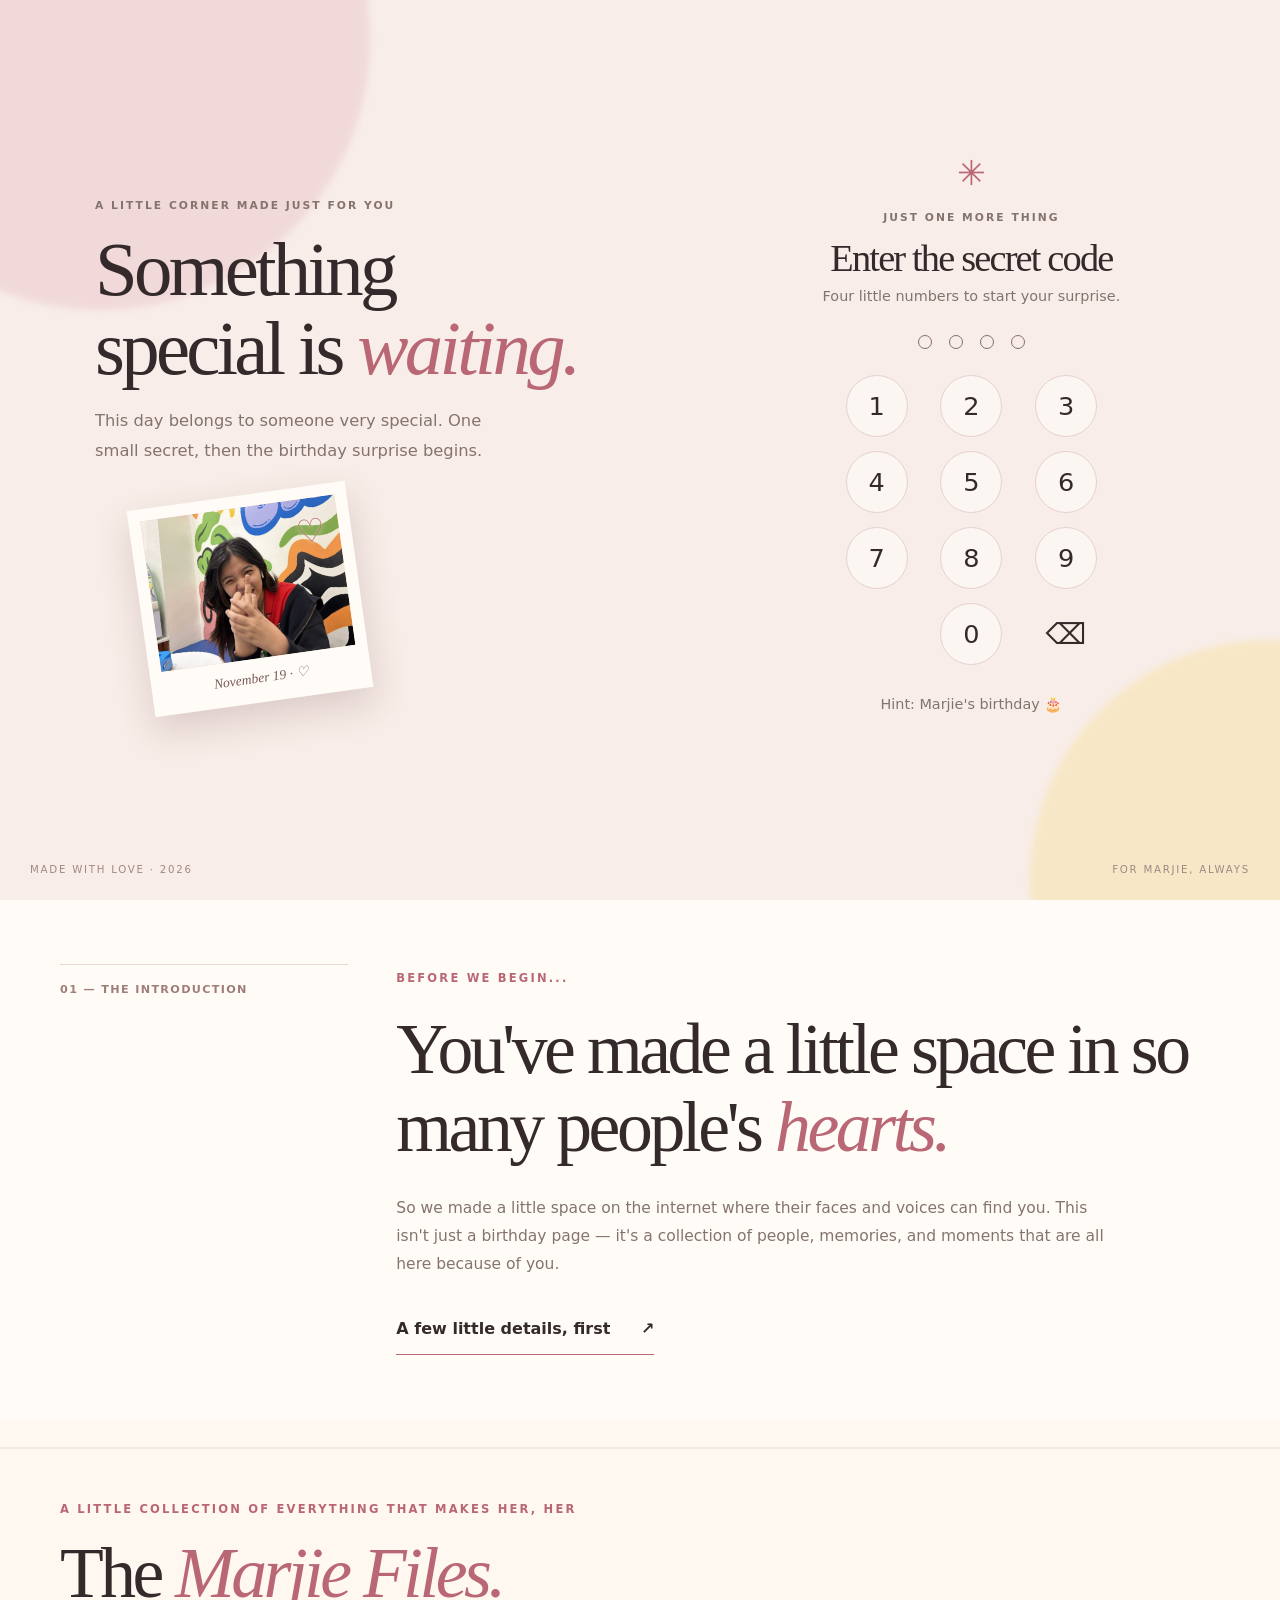
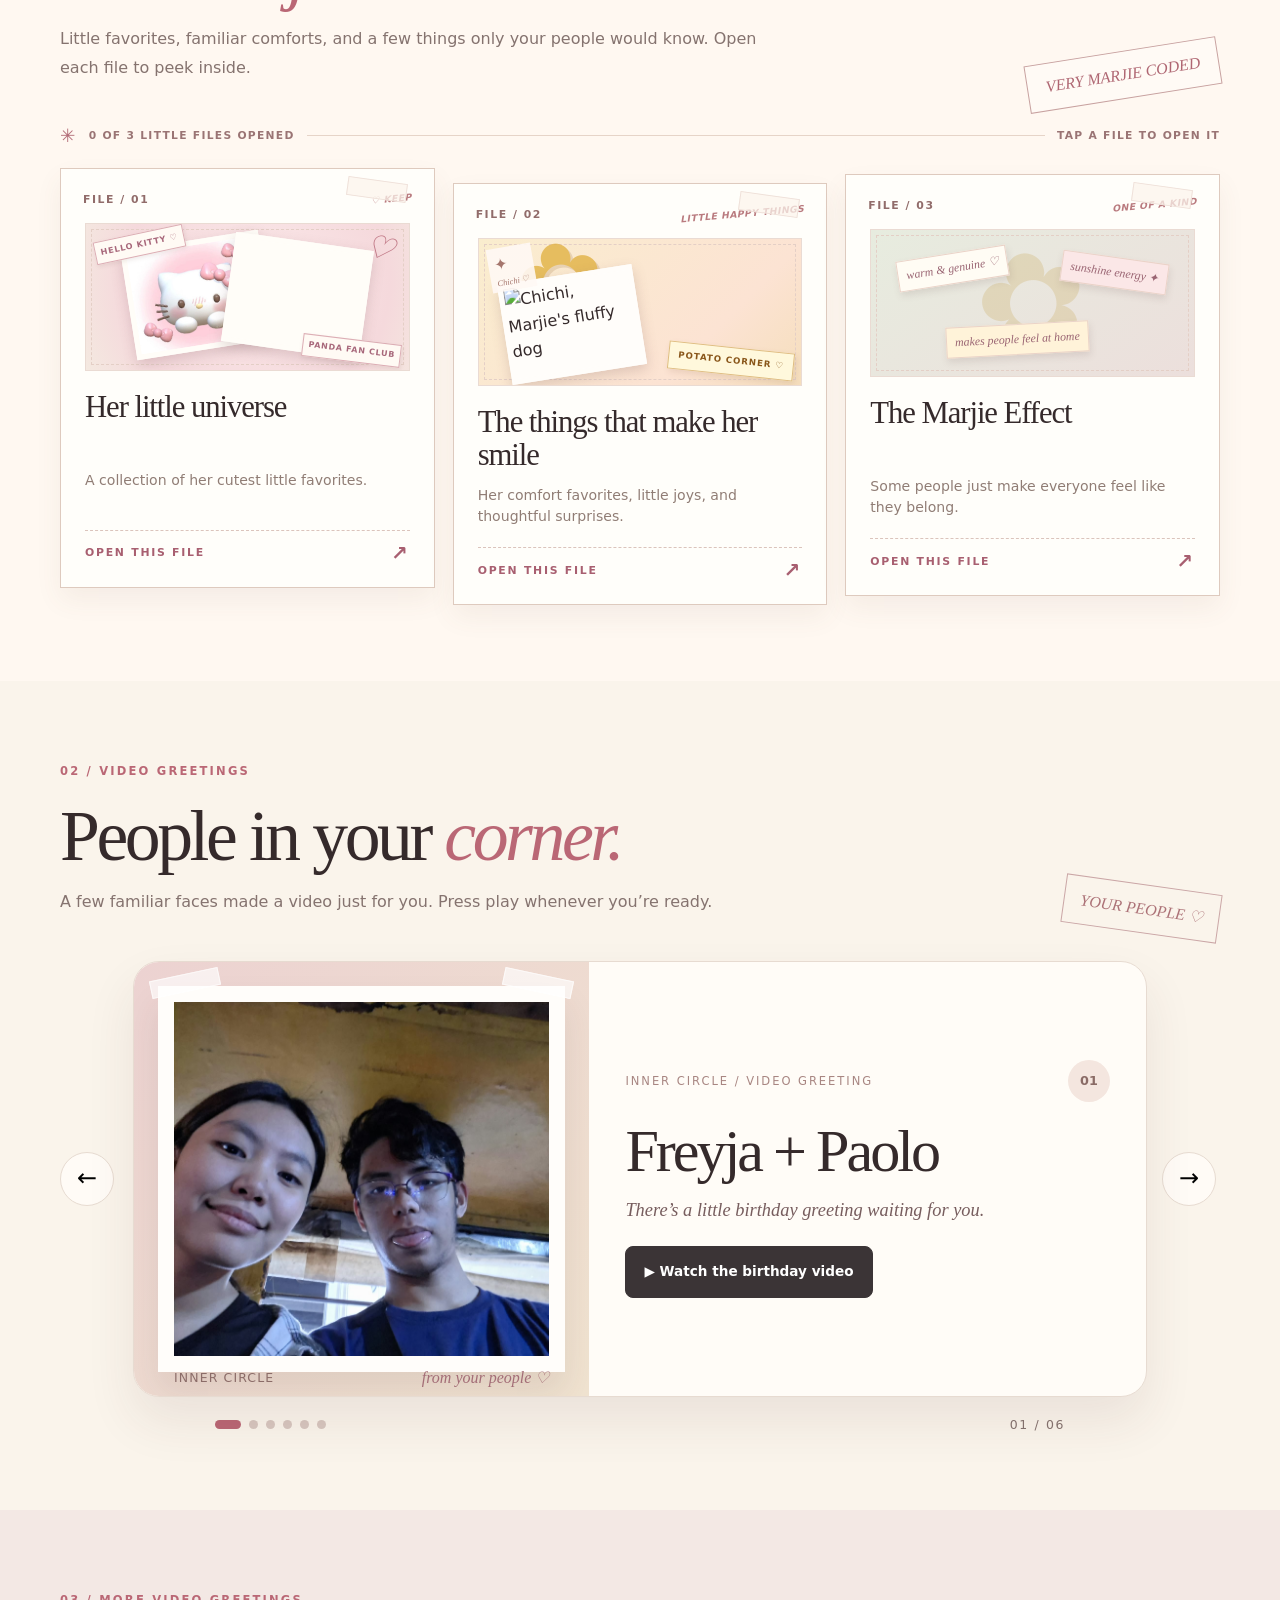
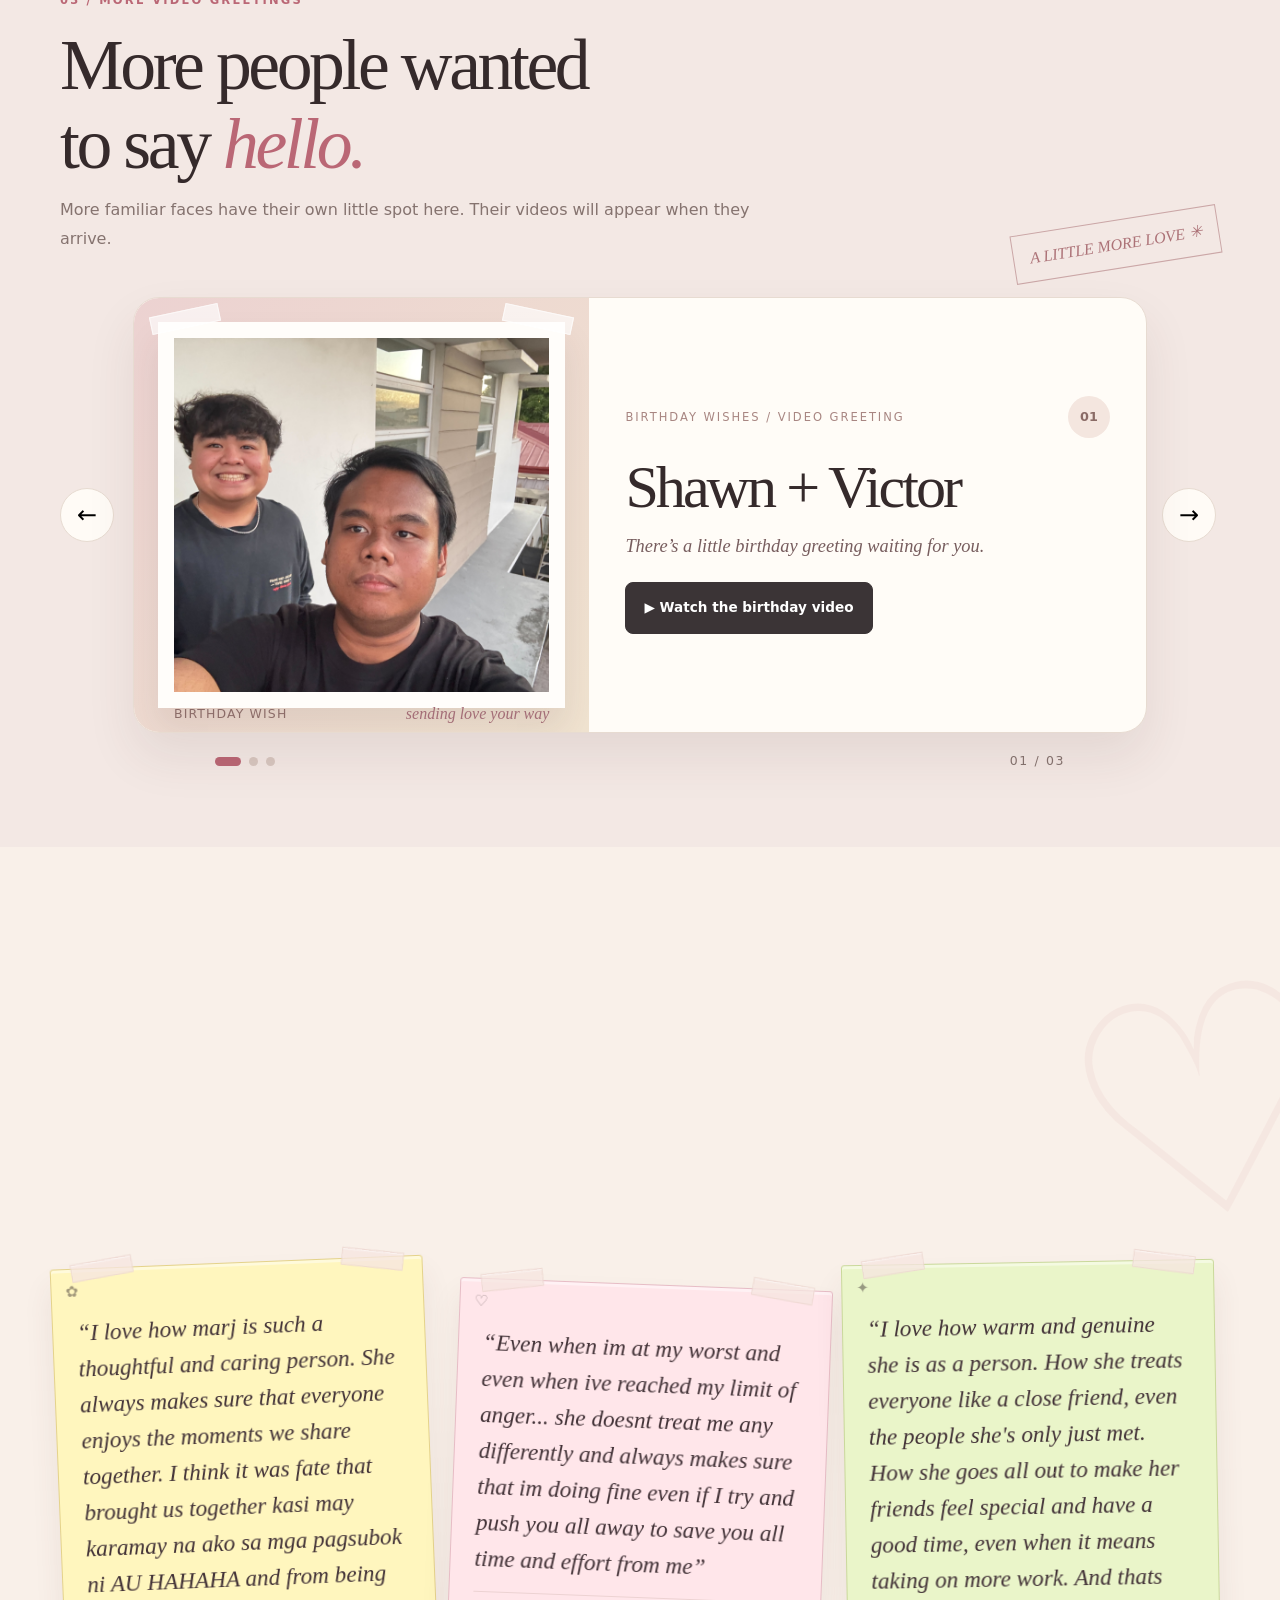
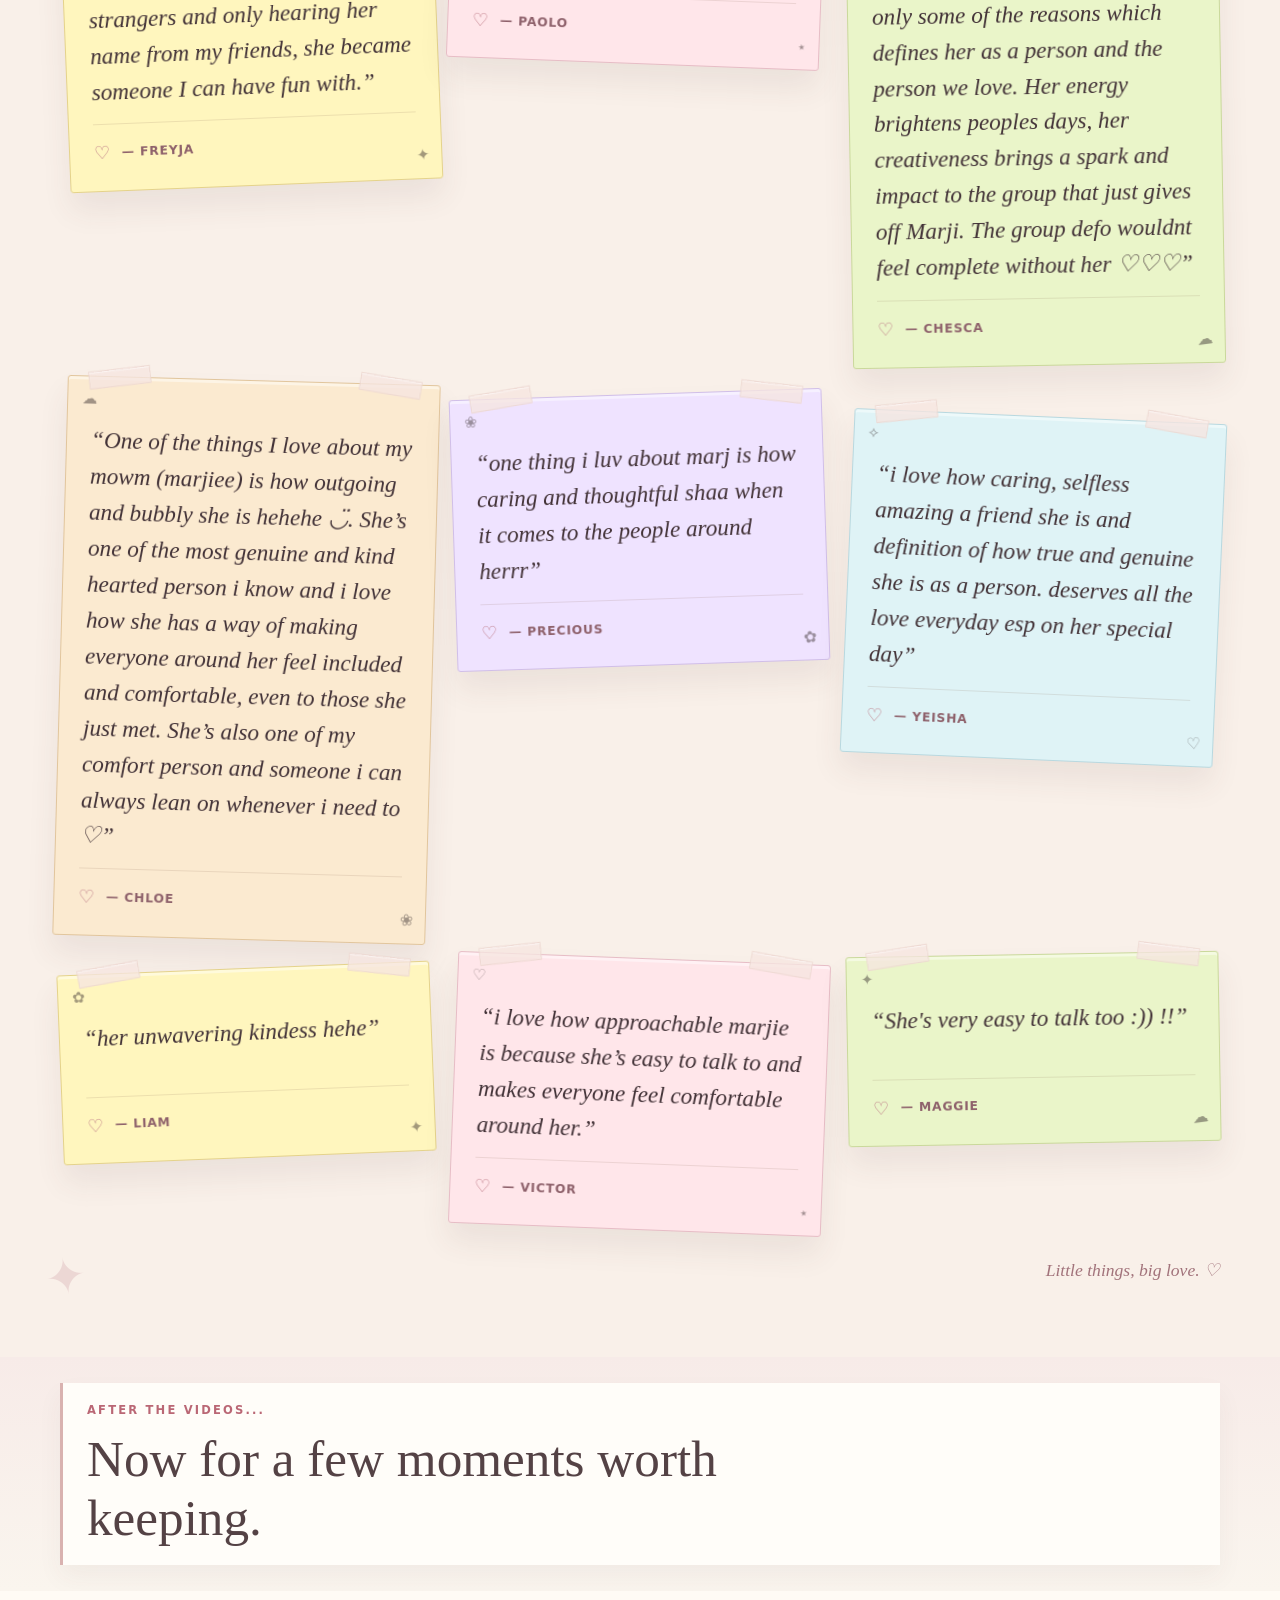
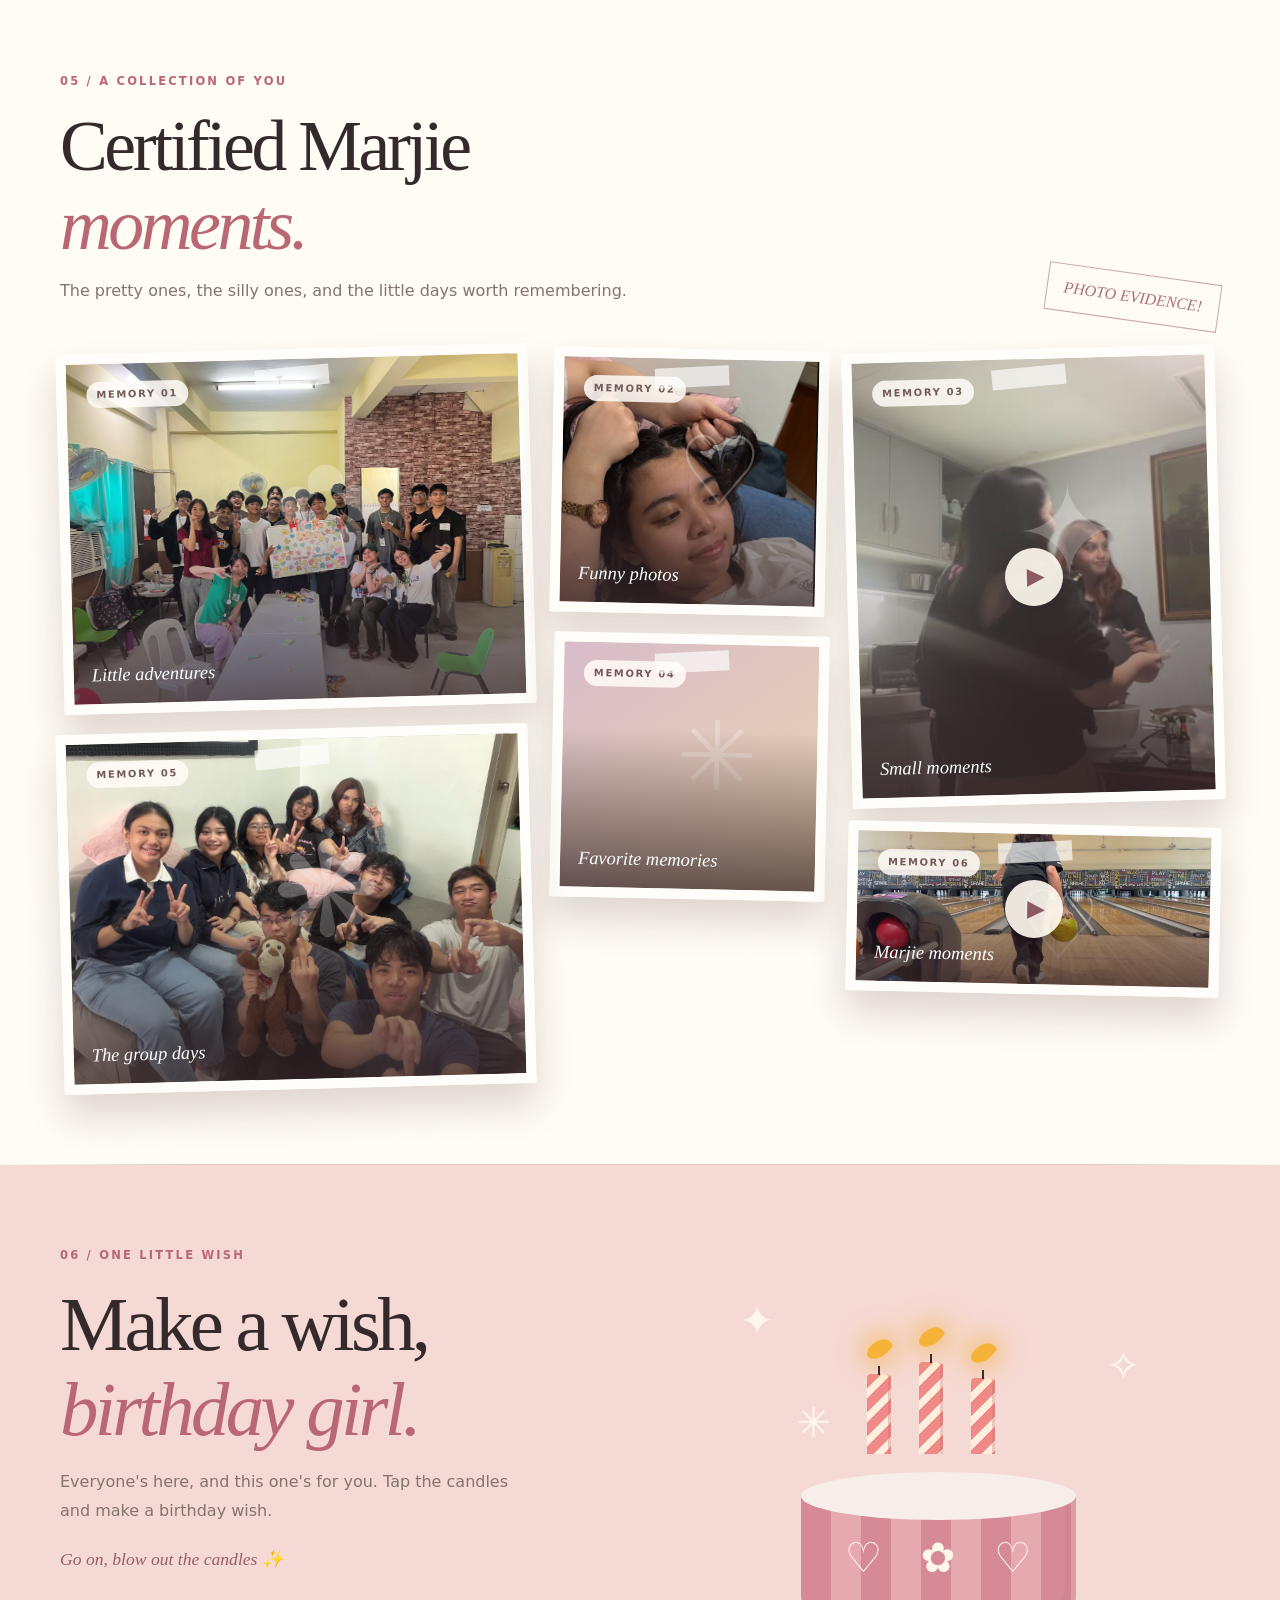
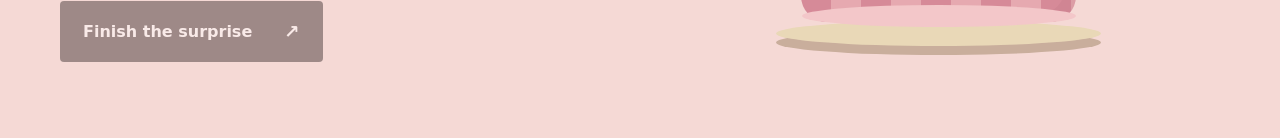
==== commit 4e415ae4: "Refresh Chesca's Inner Circle media on birthday website" ====
--- a/index.html
+++ b/index.html
@@ -263,7 +263,7 @@
 <div aria-label="Birthday message preview" aria-modal="true" class="modal" hidden="" id="mediaModal" role="dialog"><div class="modal-backdrop" data-close-modal=""></div><div class="modal-dialog"><button aria-label="Close preview" class="modal-close" data-close-modal="" type="button">×</button><div class="modal-eyebrow" id="modalEyebrow">A SPECIAL MESSAGE</div><h3 id="modalTitle"></h3><div id="modalBody"></div><p id="modalCaption"></p></div></div>
 <div aria-live="polite" class="toast" id="toast" role="status"></div>
 <div aria-hidden="true" class="confetti" id="confetti"></div>
-<script src="content.js?v=marjie-small-moments-video-20261119"></script><script src="app.js?v=no-video-status-20261119"></script>
+<script src="content.js?v=chesca-birthday-20261119"></script><script src="app.js?v=no-status-softer-audio-20261119"></script>
 <!-- Owner's local-only editor. Opens with ?edit=1 or Alt+Shift+E. Not password-secured. -->
 <aside id="appreciationEditor" class="ap-editor" aria-label="Edit appreciation notes" hidden>
   <div class="ap-editor-head">
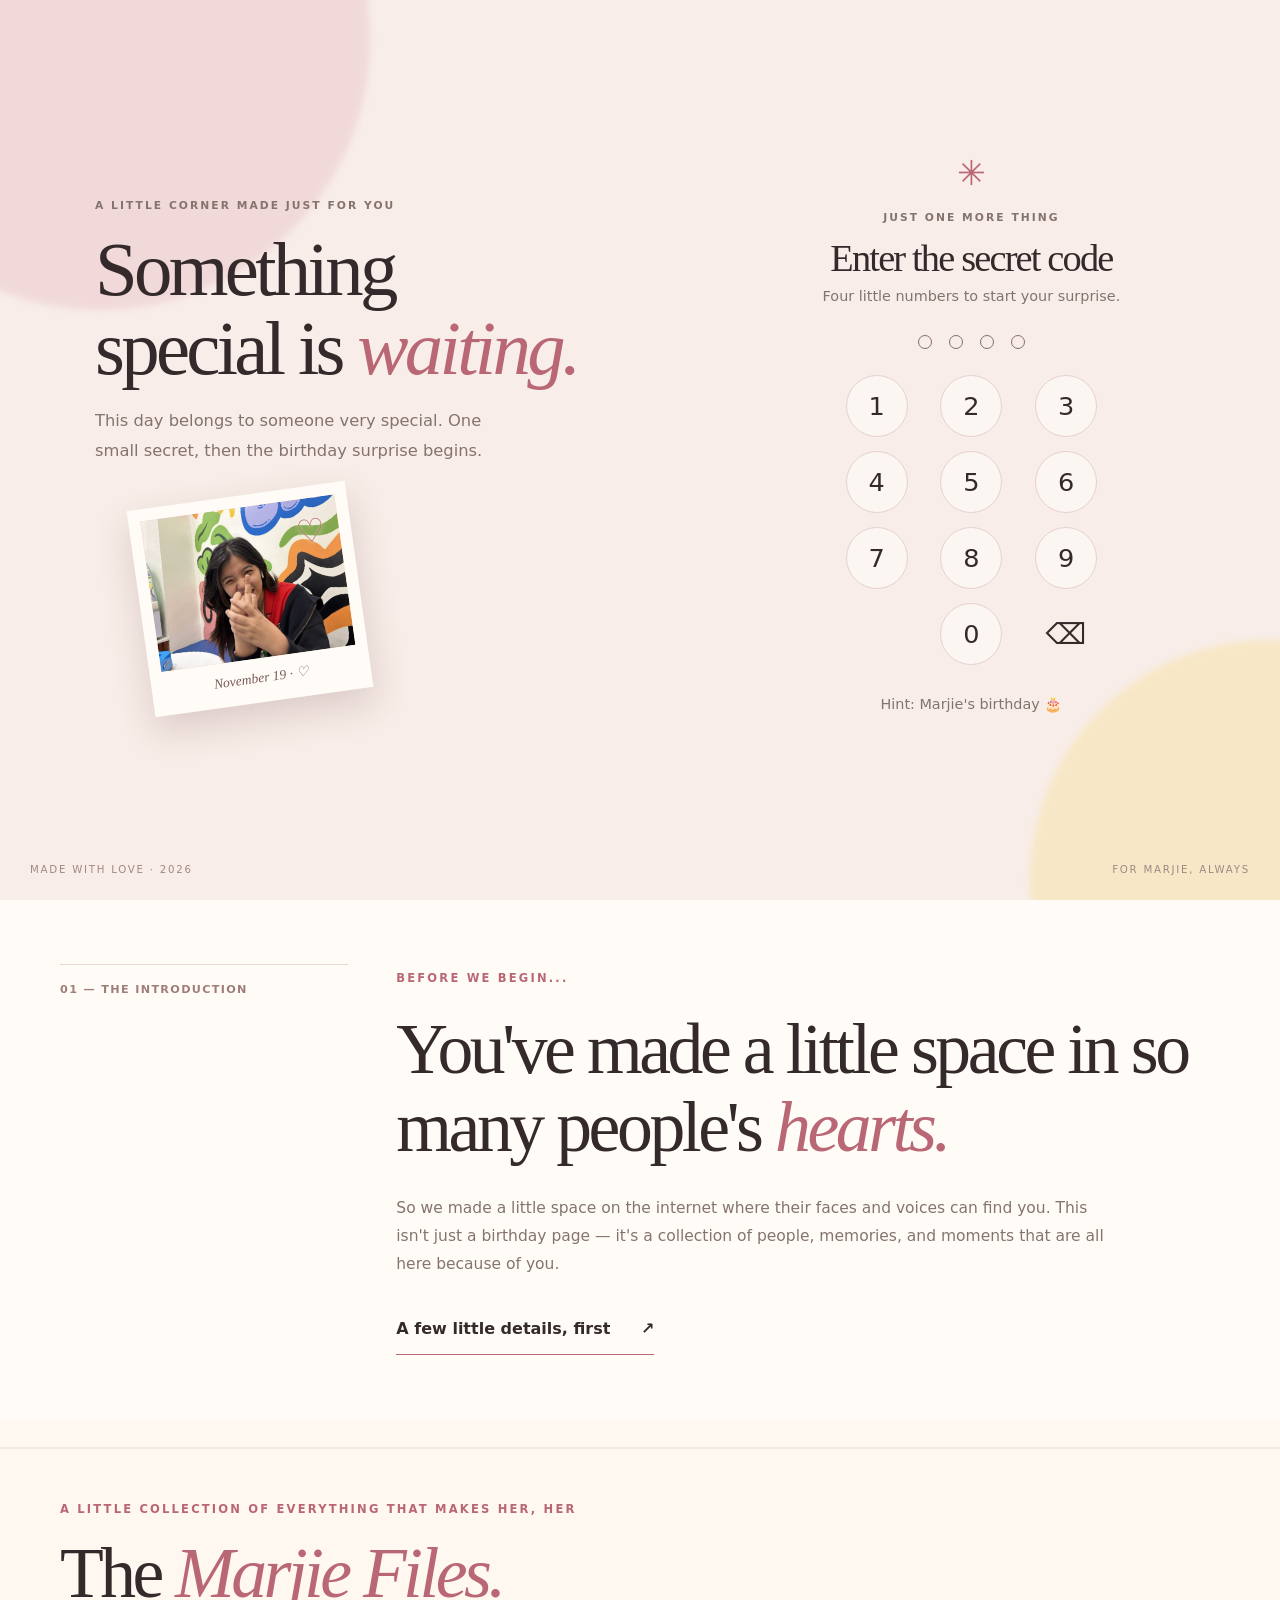
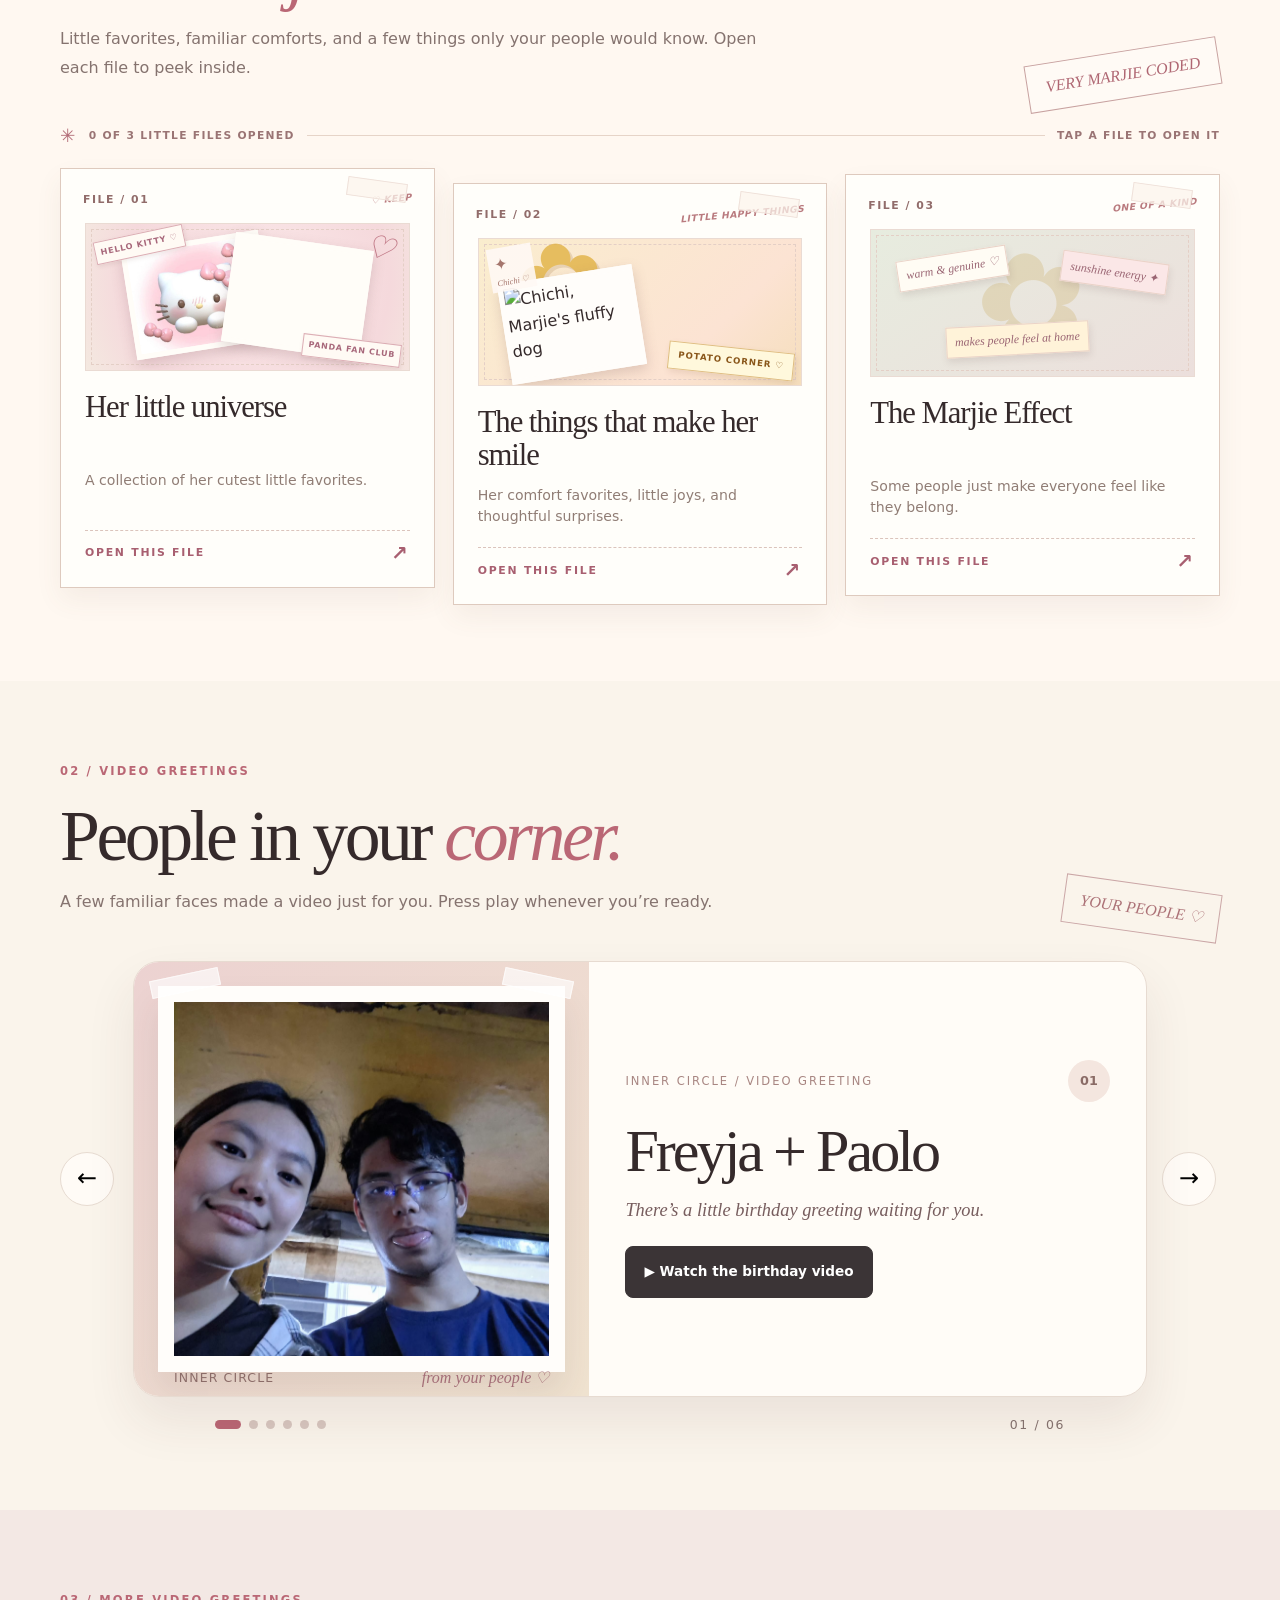
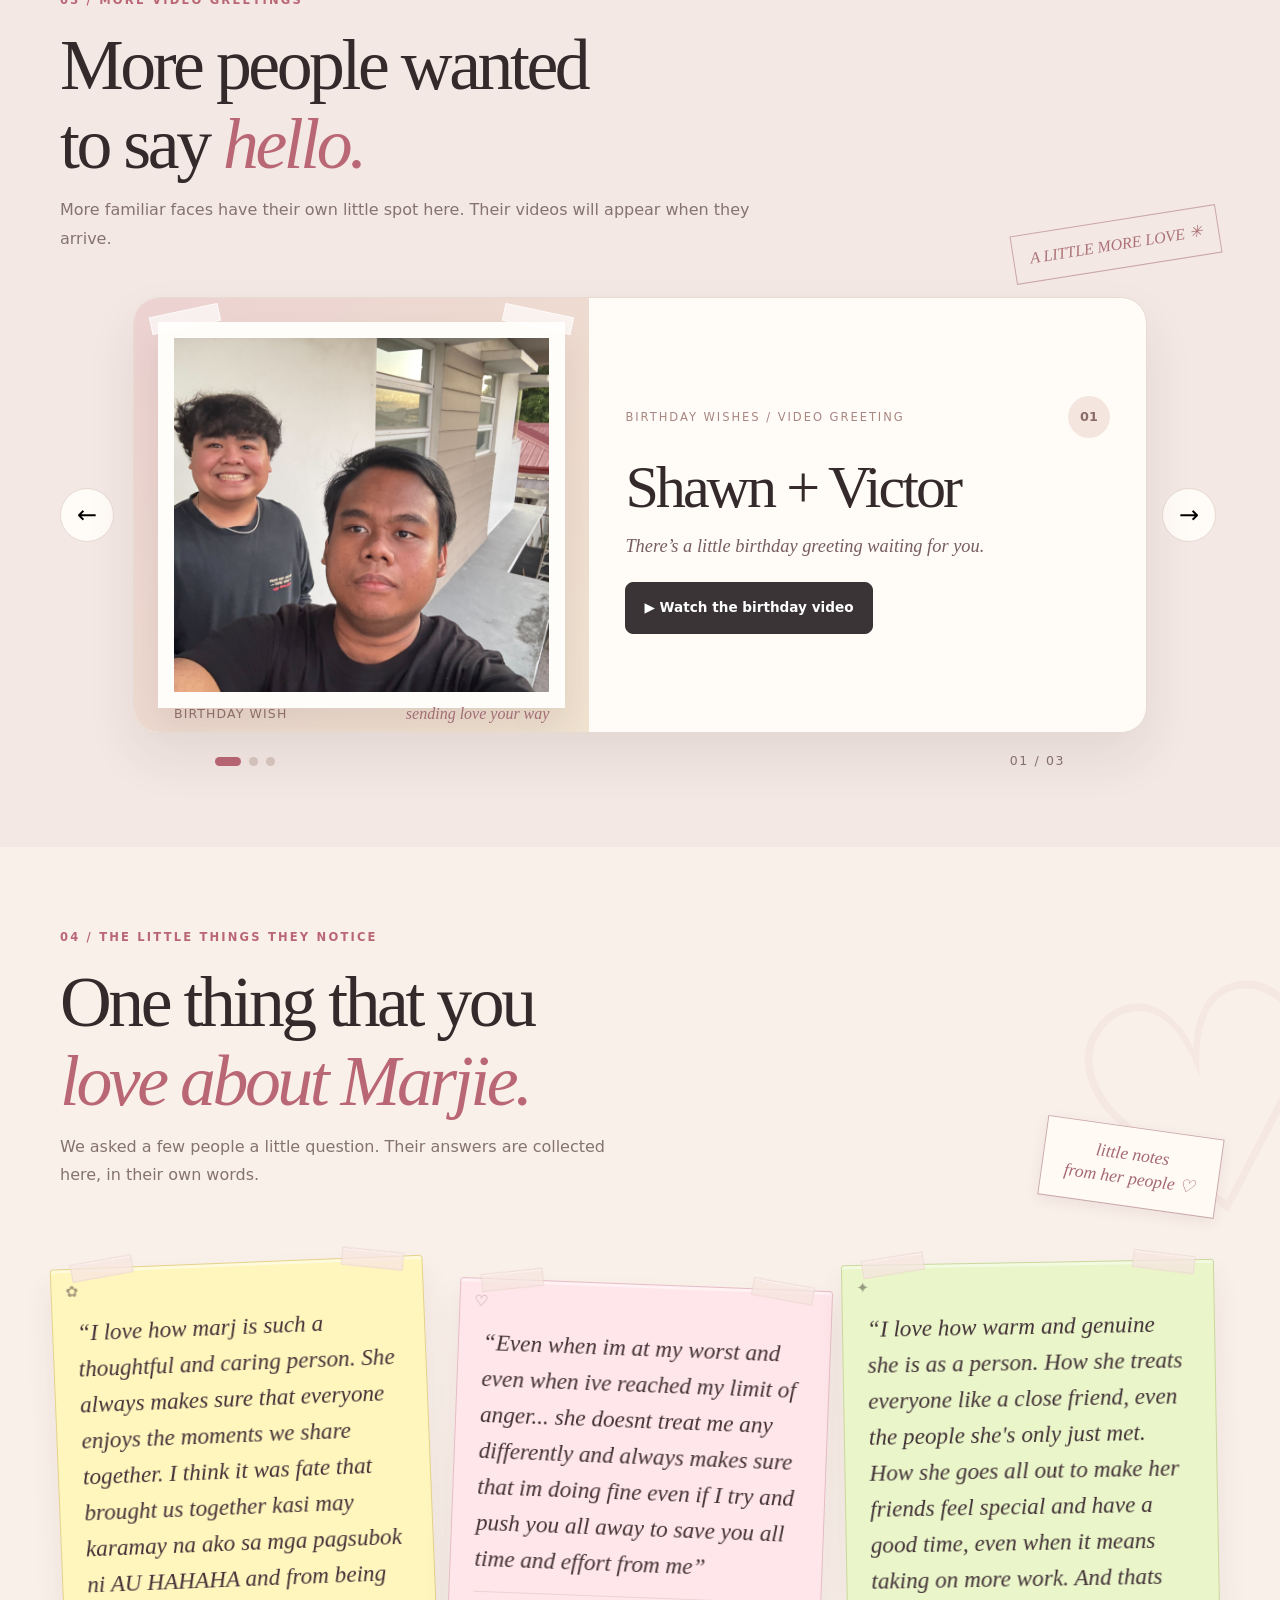
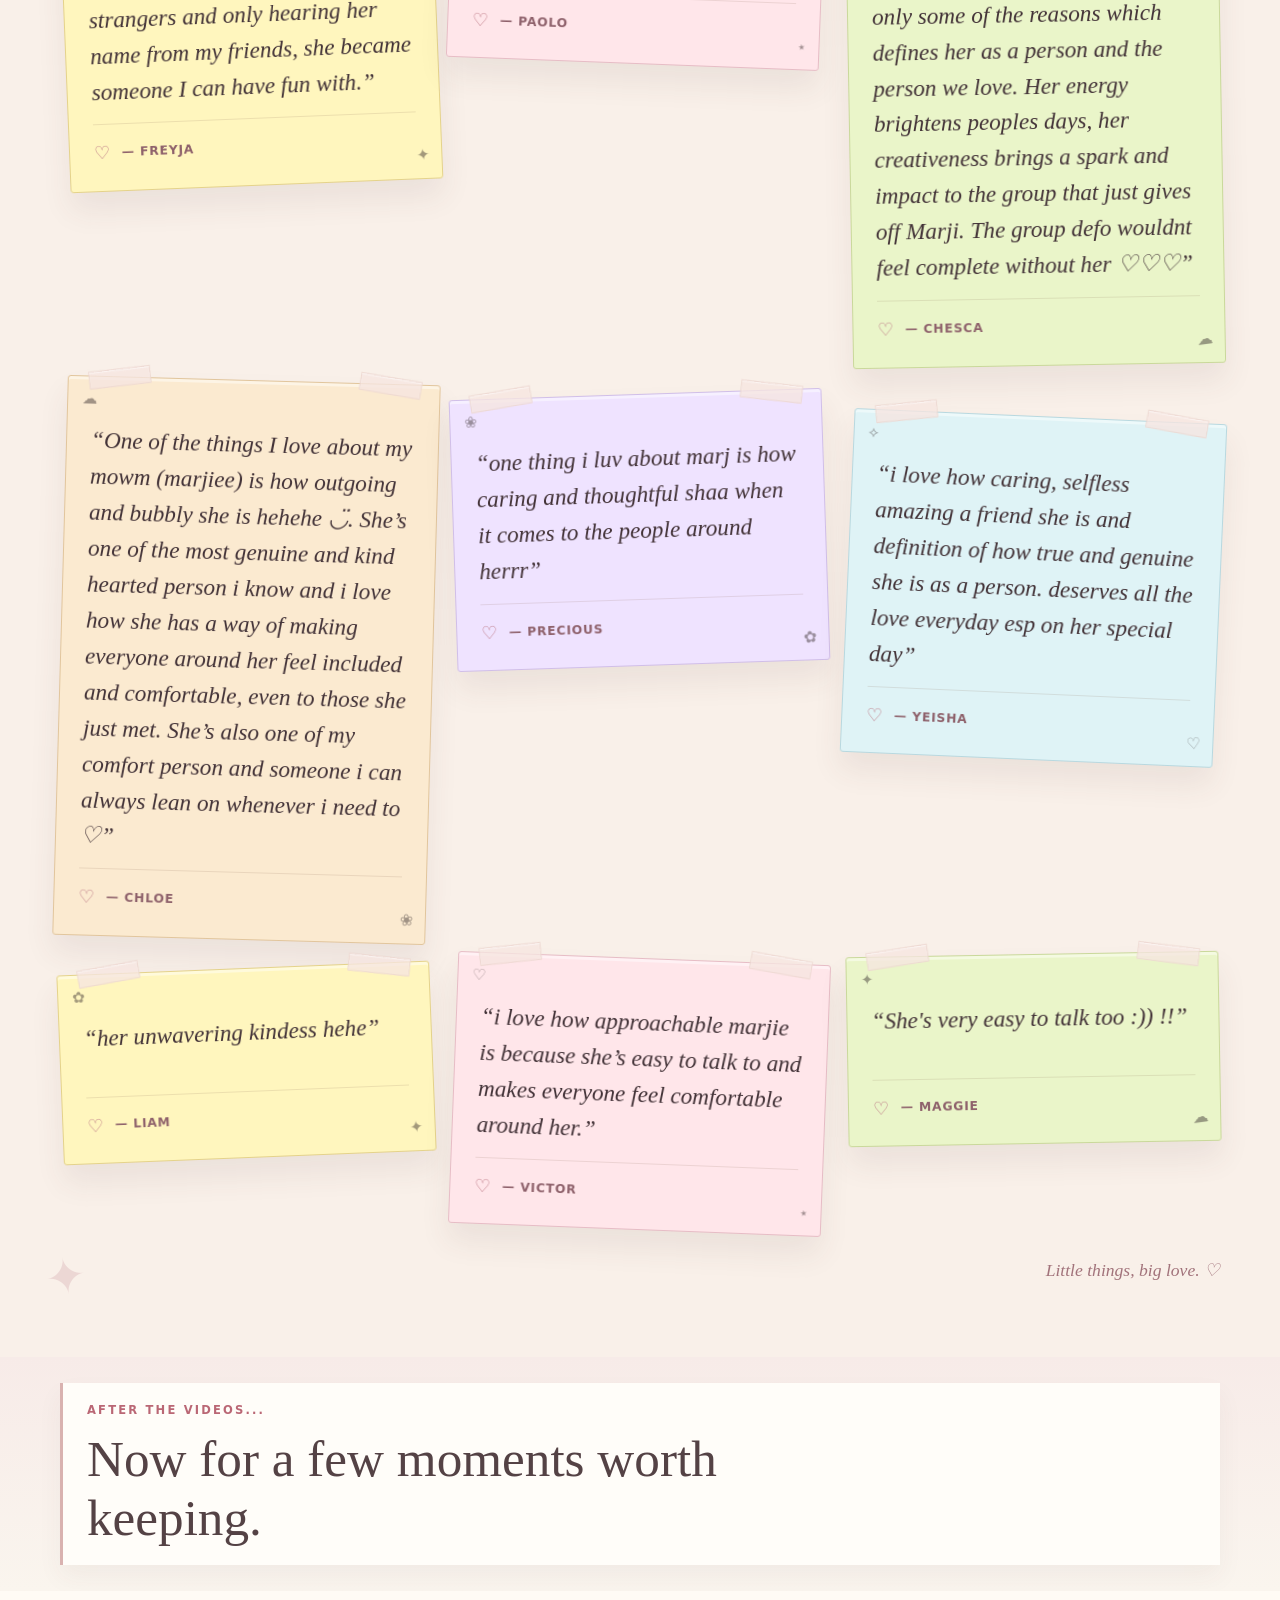
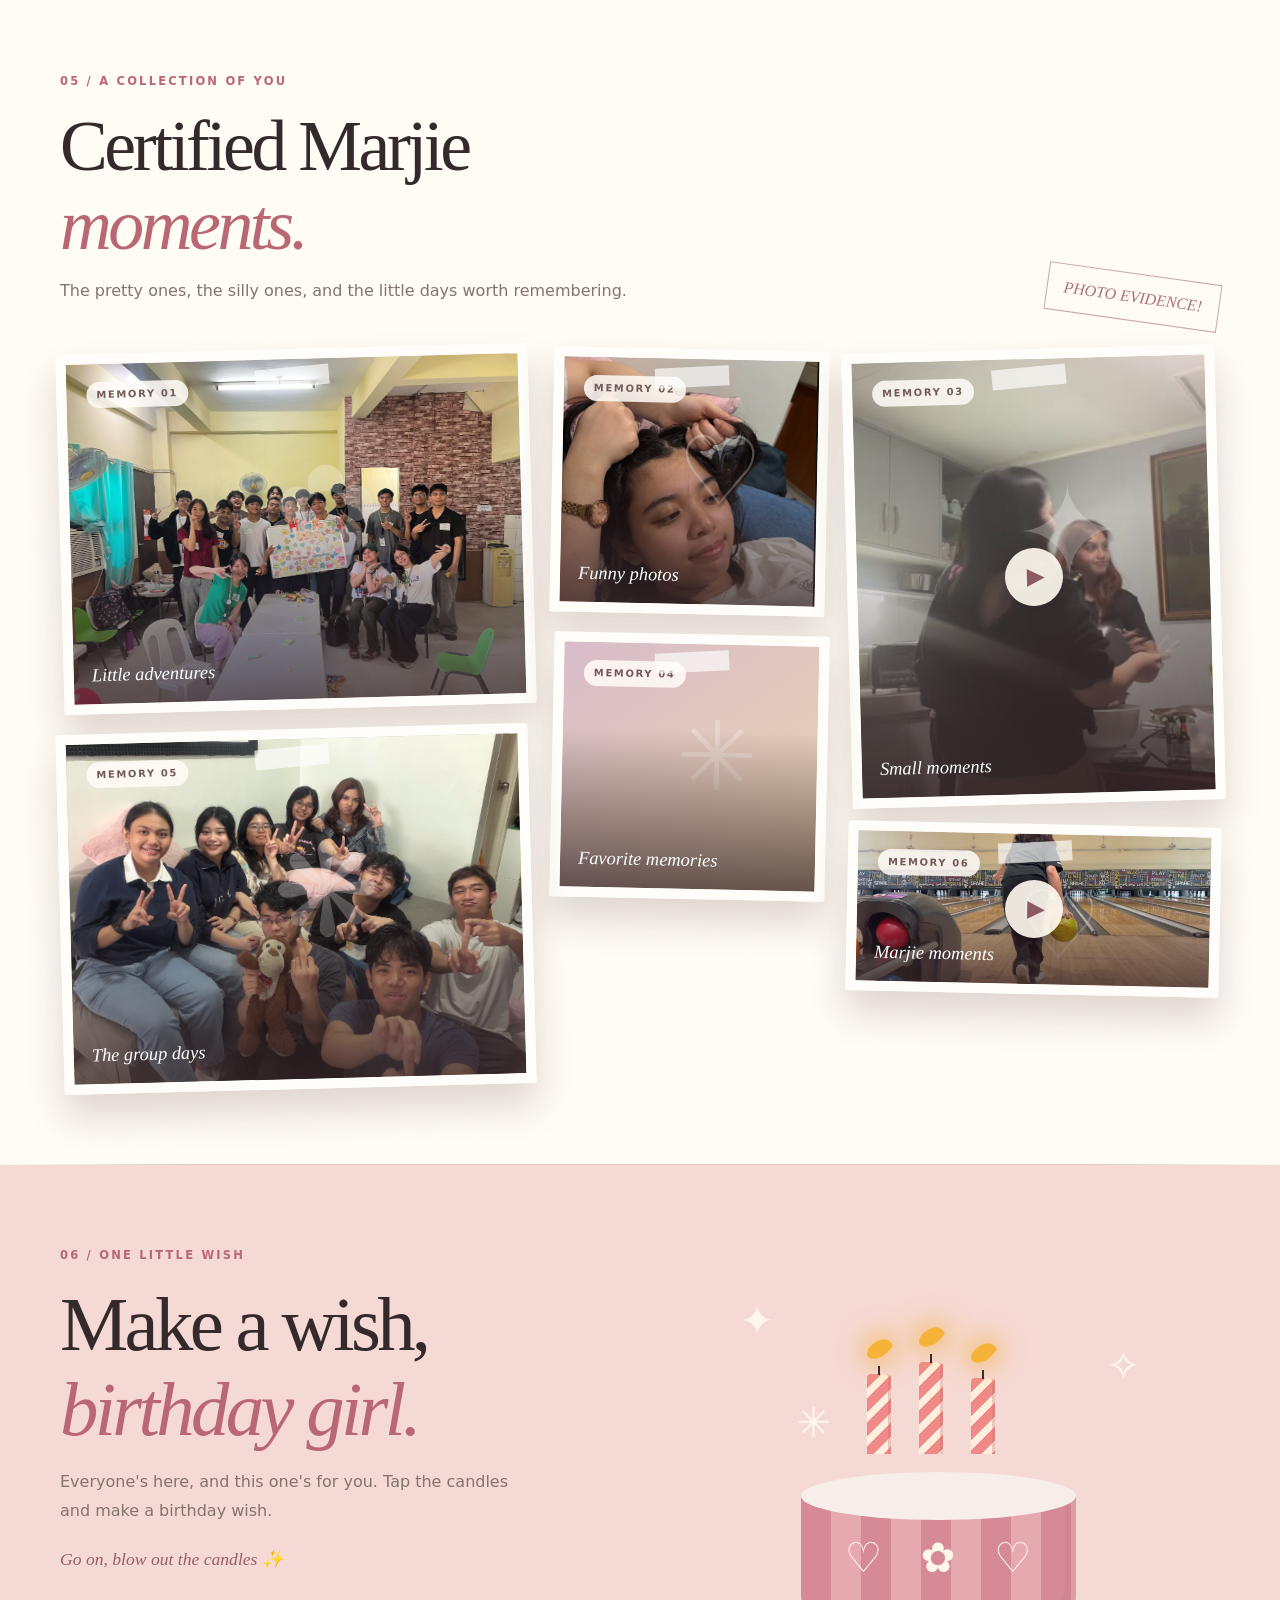
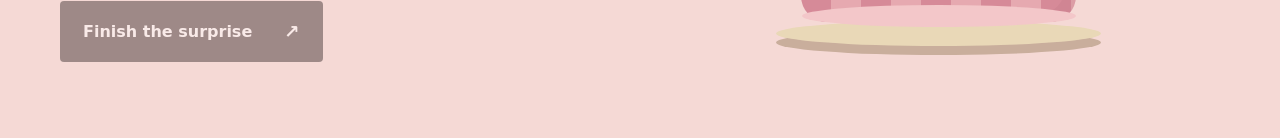
==== commit 49c13502: "Add original couple photo after Aaron's personal video" ====
--- a/index.html
+++ b/index.html
@@ -15,7 +15,7 @@
 <meta name="twitter:description" content="A little surprise is waiting. ♡"/>
 <meta content="noindex,nofollow" name="robots"/>
 <title>Surprise for marjie</title>
-<link href="styles.css?v=marjie-hero-photo-20261119" rel="stylesheet"/></head>
+<link href="styles.css?v=aaron-marjie-couple-photo-20261119" rel="stylesheet"/></head>
 <body class="is-locked">
 <div aria-label="Birthday surprise passcode entry" aria-modal="true" class="lock-screen" id="lockScreen" role="dialog">
 <div class="lock-glow lock-glow-one"></div><div class="lock-glow lock-glow-two"></div>
@@ -235,6 +235,10 @@
 <div class="letter-lead reveal"><span class="eyebrow">A MESSAGE JUST FROM ME</span><h2>I've been wanting to tell you <em>this.</em></h2><p>A little video, and some words you can come back to anytime.</p></div>
 <div class="letter-media reveal" id="aaronVideoContainer"><button class="letter-play" id="playAaronVideo" type="button"><span>▶</span> Play my message</button><span class="media-placeholder">A LITTLE VIDEO, JUST FOR YOU ♡</span></div>
 
+<figure class="aaron-marjie-polaroid" id="aaronMarjiePhotoFrame" hidden>
+  <img id="aaronMarjiePhoto" alt="A little picture of us together" loading="lazy" decoding="async"/>
+  <figcaption>one little photo, a lot of love ♡</figcaption>
+</figure>
 <div class="letter-surprise" id="letterSurprise">
   <div class="letter-envelope-intro"><span class="eyebrow">A LETTER SEALED JUST FOR YOU</span><p>There’s one more thing from your bebiilovess. ♡</p></div>
   <button class="envelope-button" id="openLetter" type="button" aria-expanded="false" aria-controls="letterReveal" aria-label="Open the sealed letter for bebii">
@@ -263,7 +267,7 @@
 <div aria-label="Birthday message preview" aria-modal="true" class="modal" hidden="" id="mediaModal" role="dialog"><div class="modal-backdrop" data-close-modal=""></div><div class="modal-dialog"><button aria-label="Close preview" class="modal-close" data-close-modal="" type="button">×</button><div class="modal-eyebrow" id="modalEyebrow">A SPECIAL MESSAGE</div><h3 id="modalTitle"></h3><div id="modalBody"></div><p id="modalCaption"></p></div></div>
 <div aria-live="polite" class="toast" id="toast" role="status"></div>
 <div aria-hidden="true" class="confetti" id="confetti"></div>
-<script src="content.js?v=chesca-birthday-20261119"></script><script src="app.js?v=no-status-softer-audio-20261119"></script>
+<script src="content.js?v=aaron-marjie-couple-photo-20261119"></script><script src="app.js?v=aaron-marjie-couple-photo-20261119"></script>
 <!-- Owner's local-only editor. Opens with ?edit=1 or Alt+Shift+E. Not password-secured. -->
 <aside id="appreciationEditor" class="ap-editor" aria-label="Edit appreciation notes" hidden>
   <div class="ap-editor-head">
--- a/styles.css
+++ b/styles.css
@@ -393,3 +393,31 @@
 
 /* Real Marjie photo in the front, tilted birthday Polaroid. */
 .frame-image.image-a .marjie-hero-photo{display:block;width:100%;height:100%;object-fit:cover;object-position:63% 48%;}
+
+/* One personal photo just between Aaron's final video and letter. */
+.letter-section .aaron-marjie-polaroid{
+  display:block;
+  width:min(100% - 28px,580px);
+  margin:7px auto 12px;
+  padding:14px 14px 19px;
+  background:#fffdf8;
+  box-shadow:0 17px 42px rgba(78,48,49,.18);
+  transform:rotate(-2deg);
+  text-align:center;
+}
+.letter-section .aaron-marjie-polaroid[hidden]{display:none}
+.letter-section .aaron-marjie-polaroid img{
+  width:100%;
+  aspect-ratio:4/3;
+  object-fit:cover;
+  display:block;
+}
+.letter-section .aaron-marjie-polaroid figcaption{
+  margin-top:13px;
+  font:italic 1.04rem Georgia,serif;
+  color:#836467;
+}
+@media(max-width:530px){
+  .letter-section .aaron-marjie-polaroid{width:calc(100% - 20px);padding:10px 10px 14px}
+  .letter-section .aaron-marjie-polaroid figcaption{font-size:.91rem}
+}
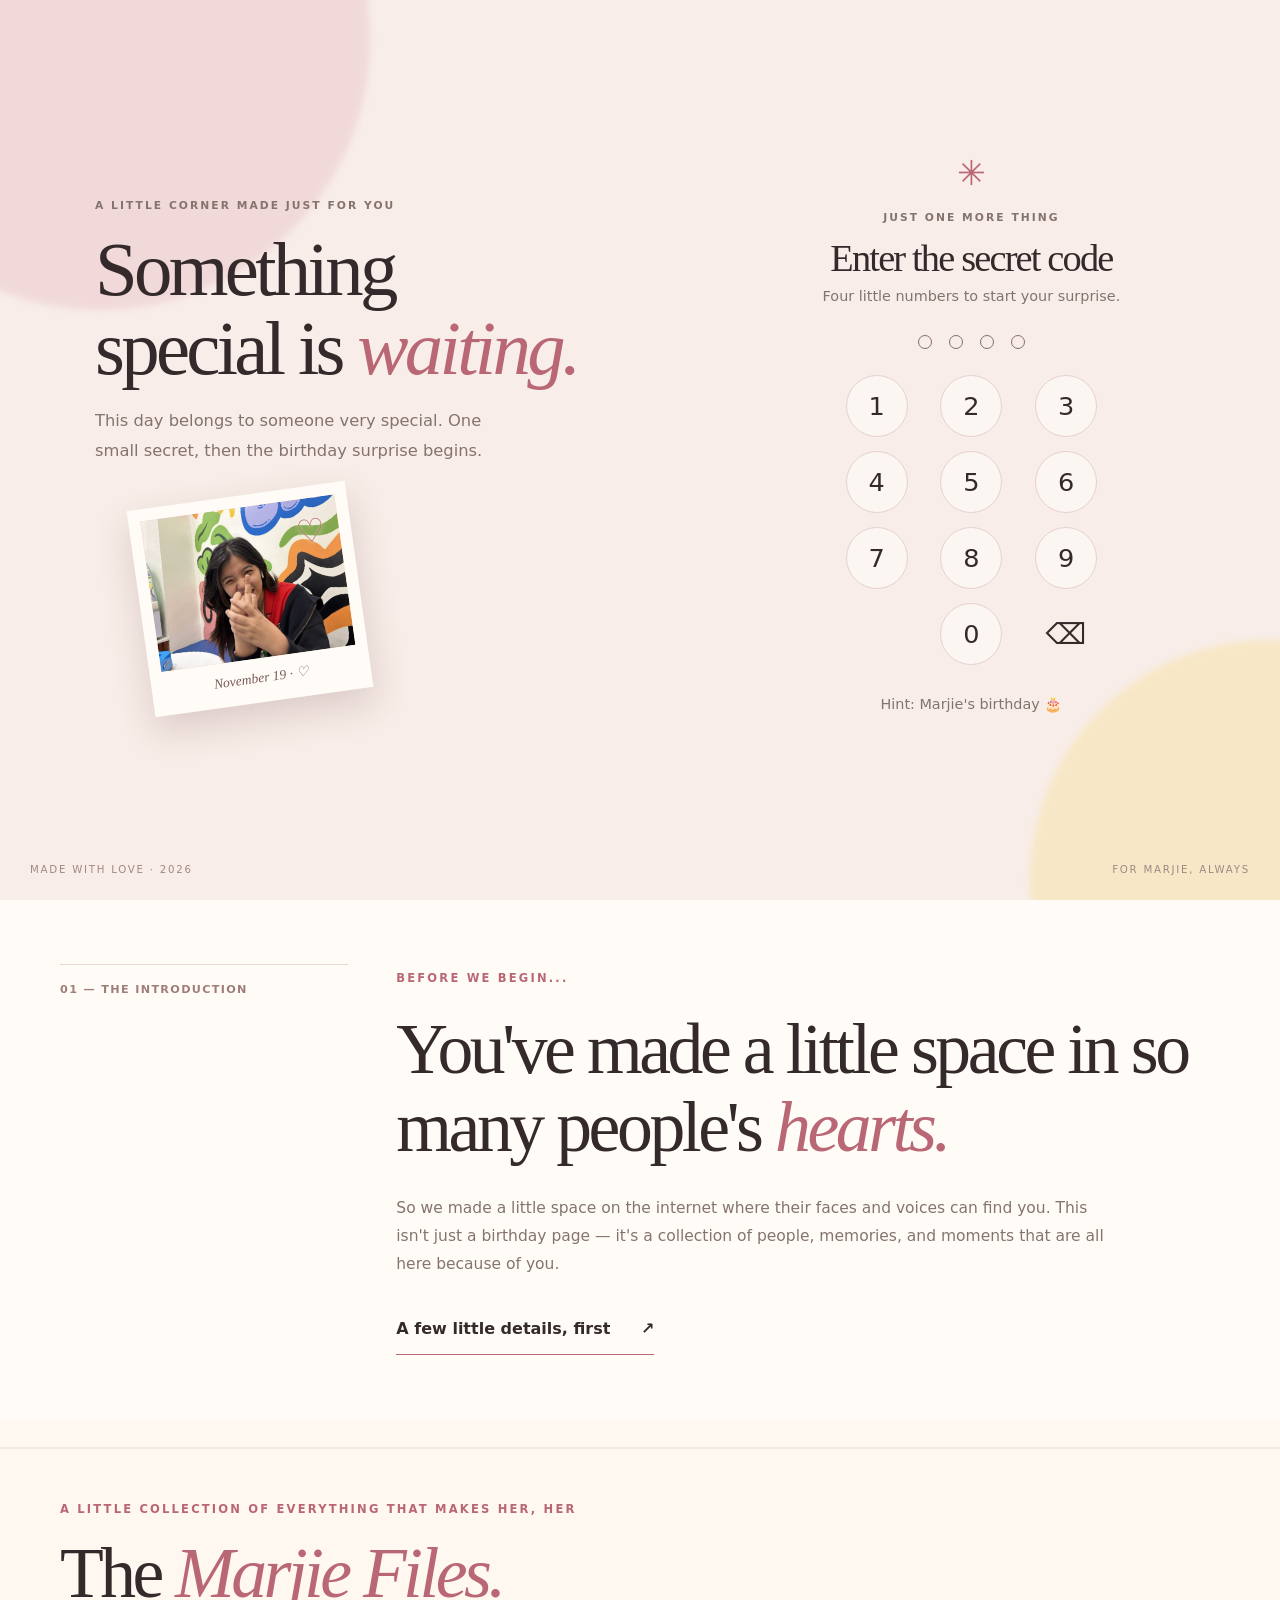
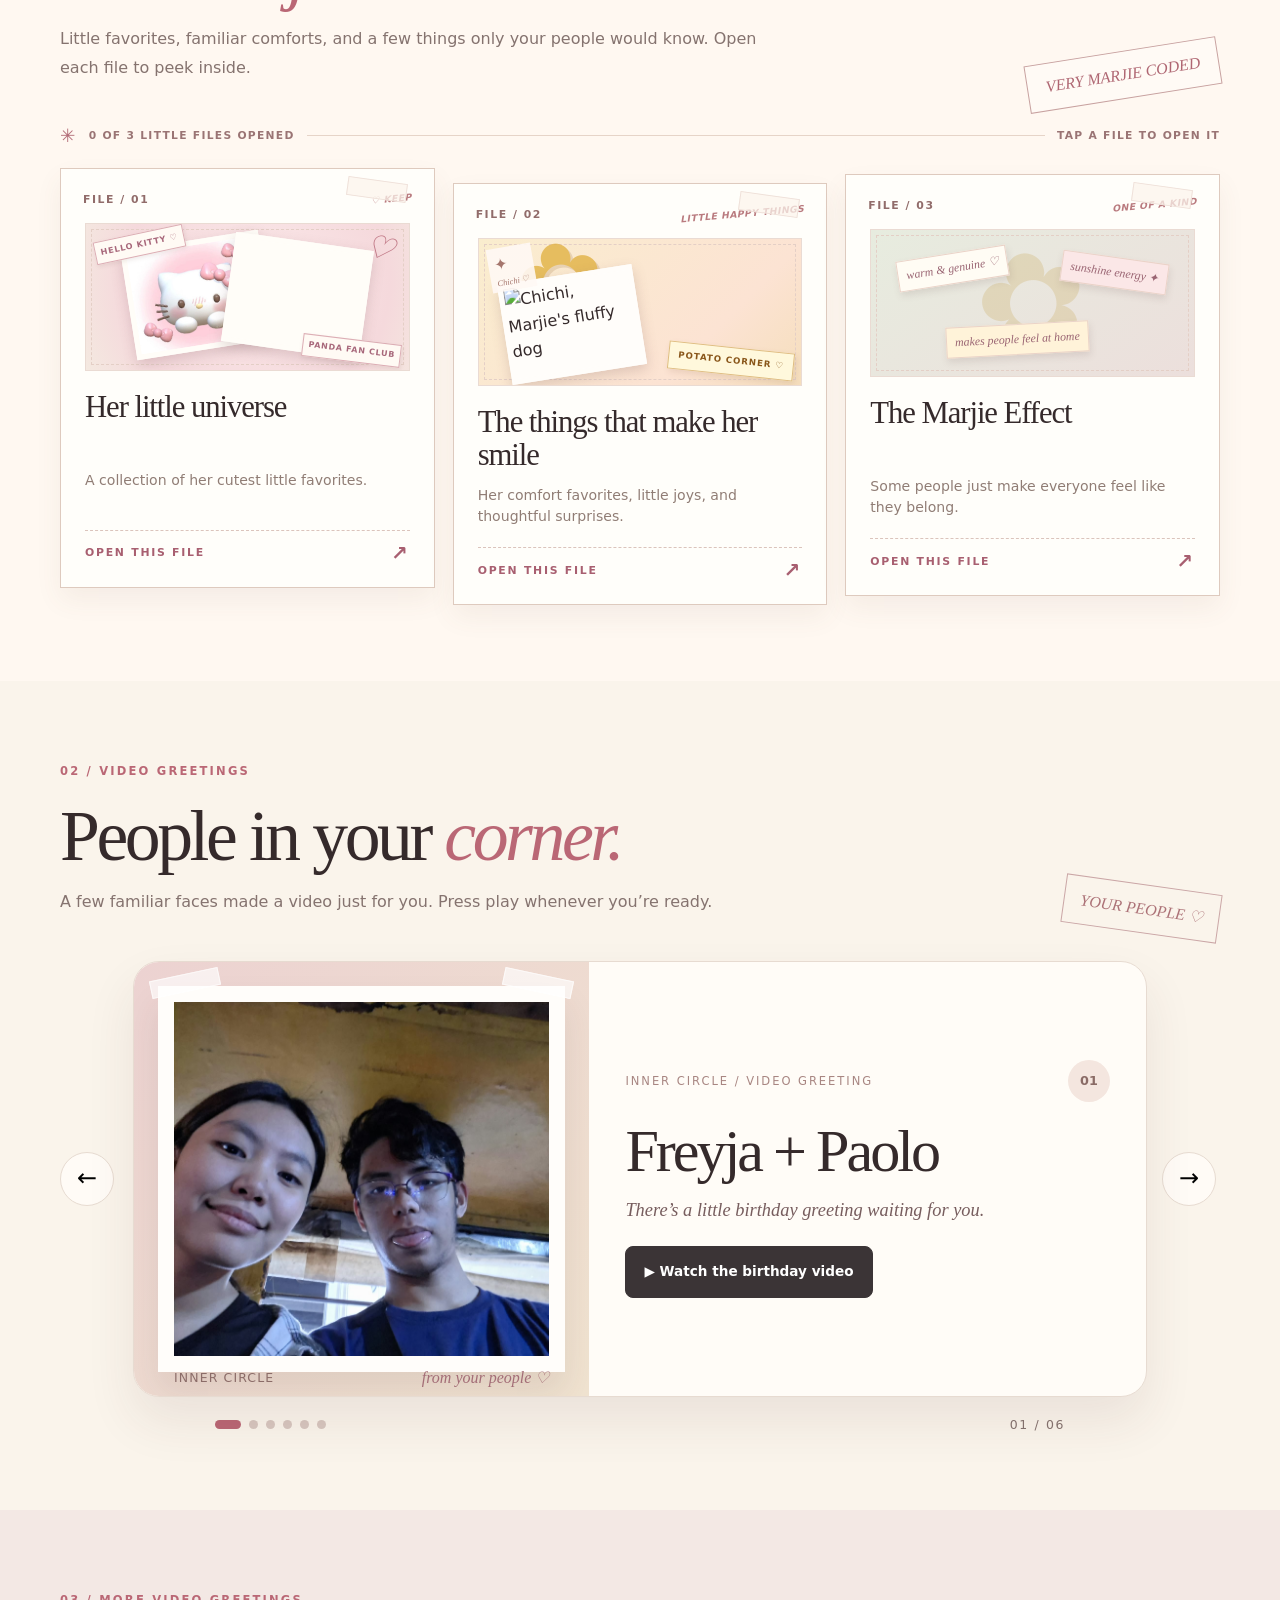
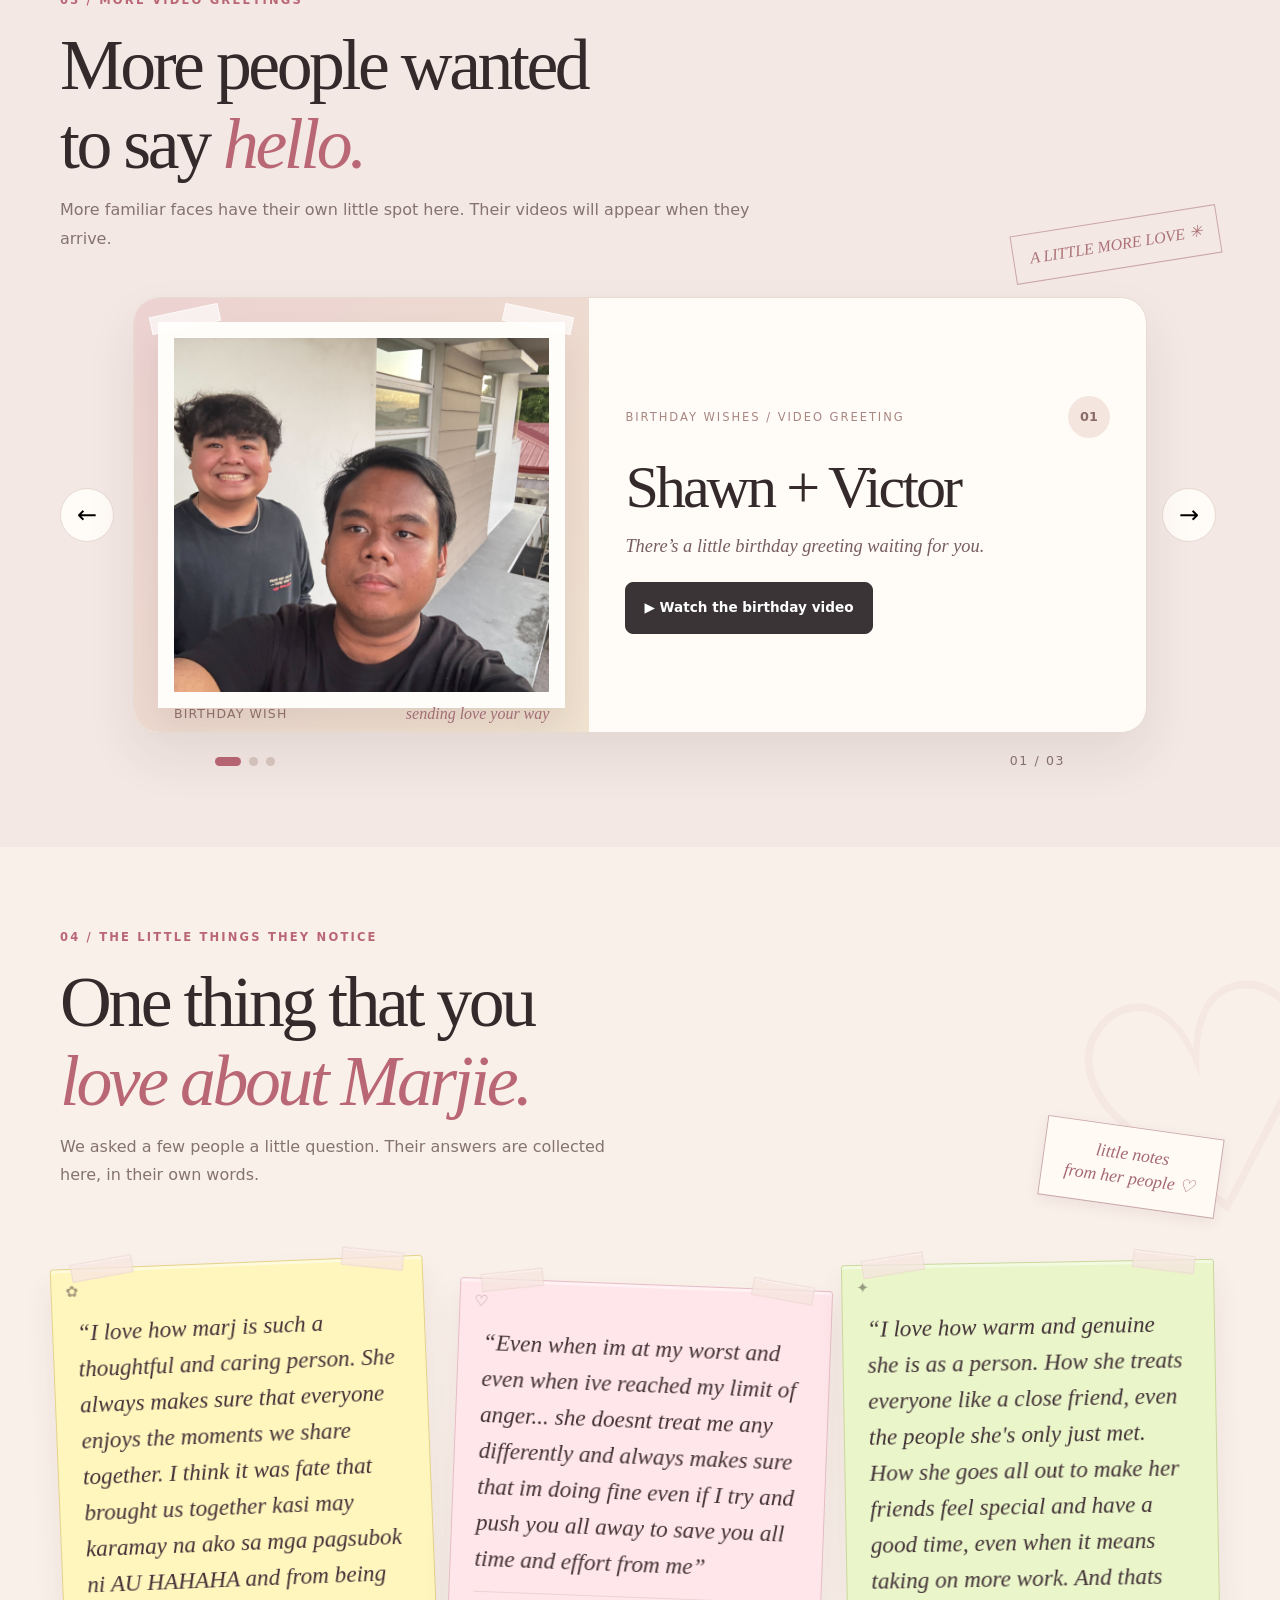
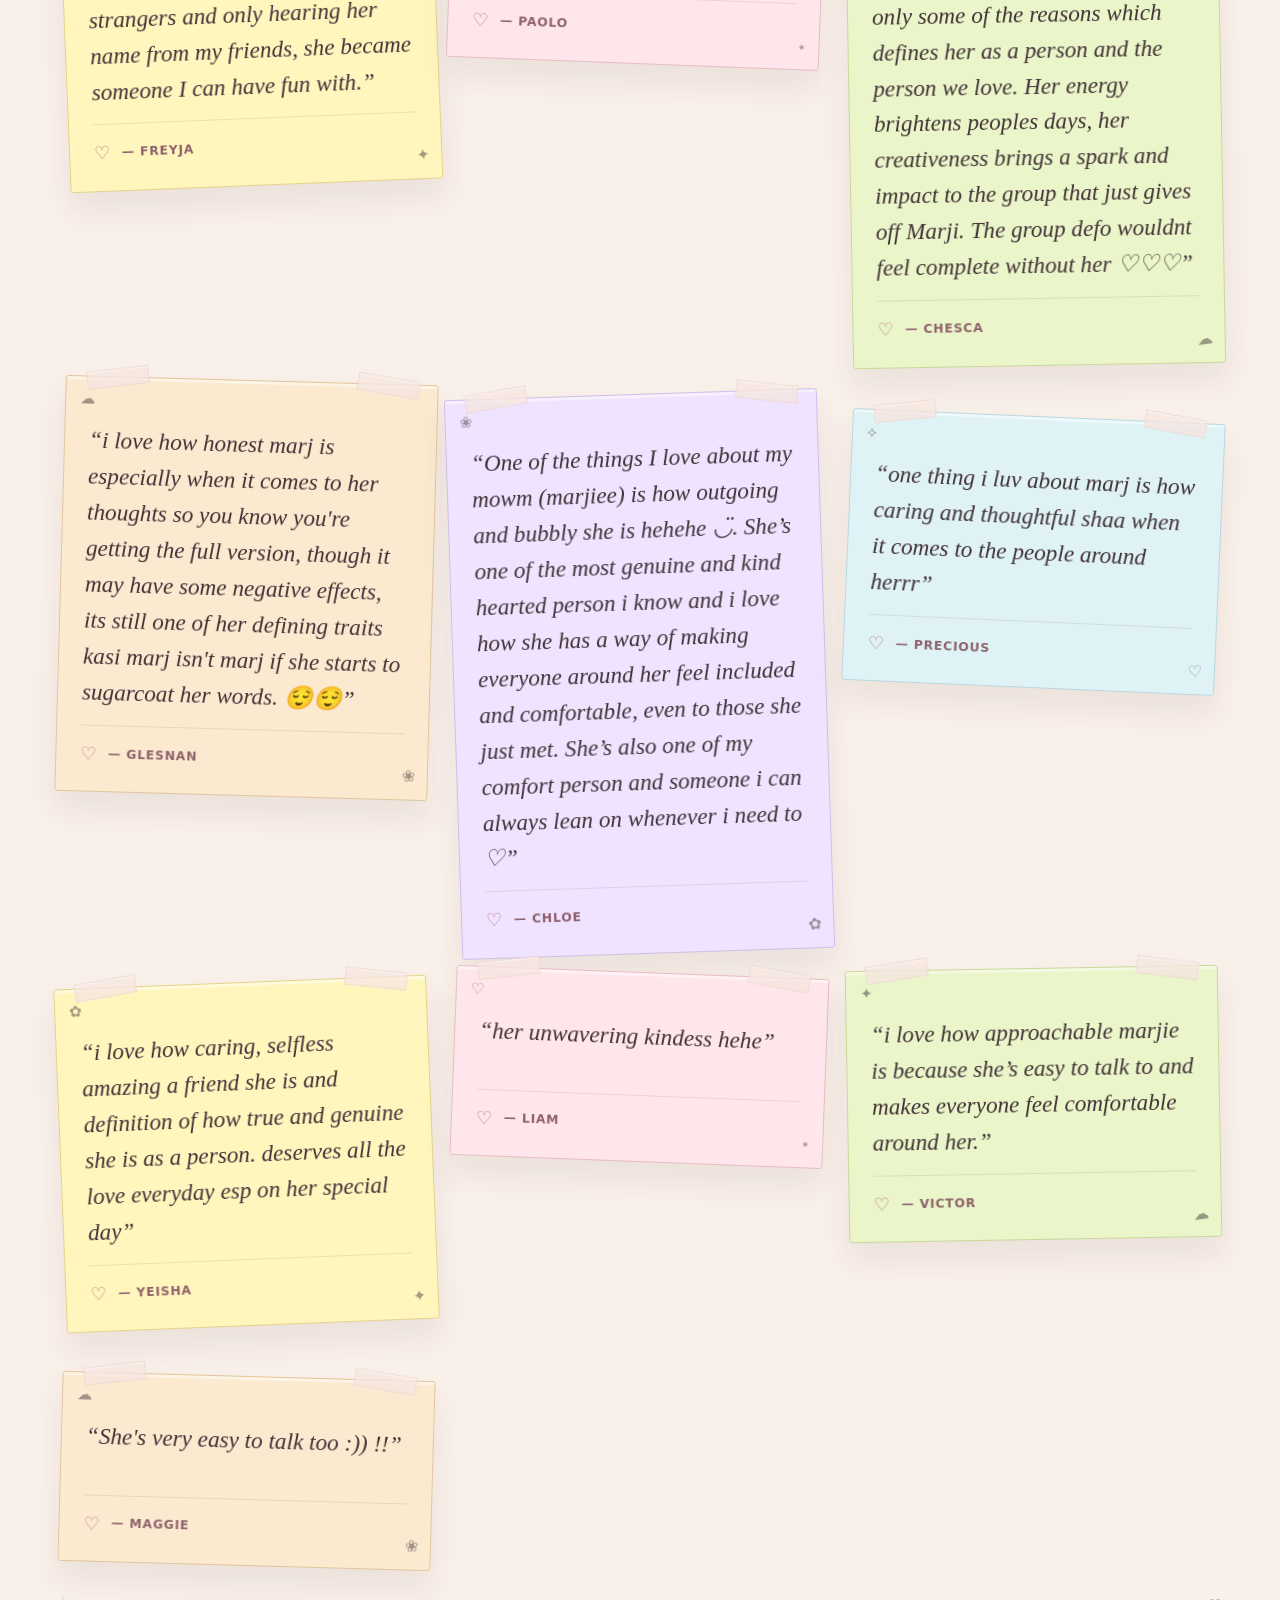
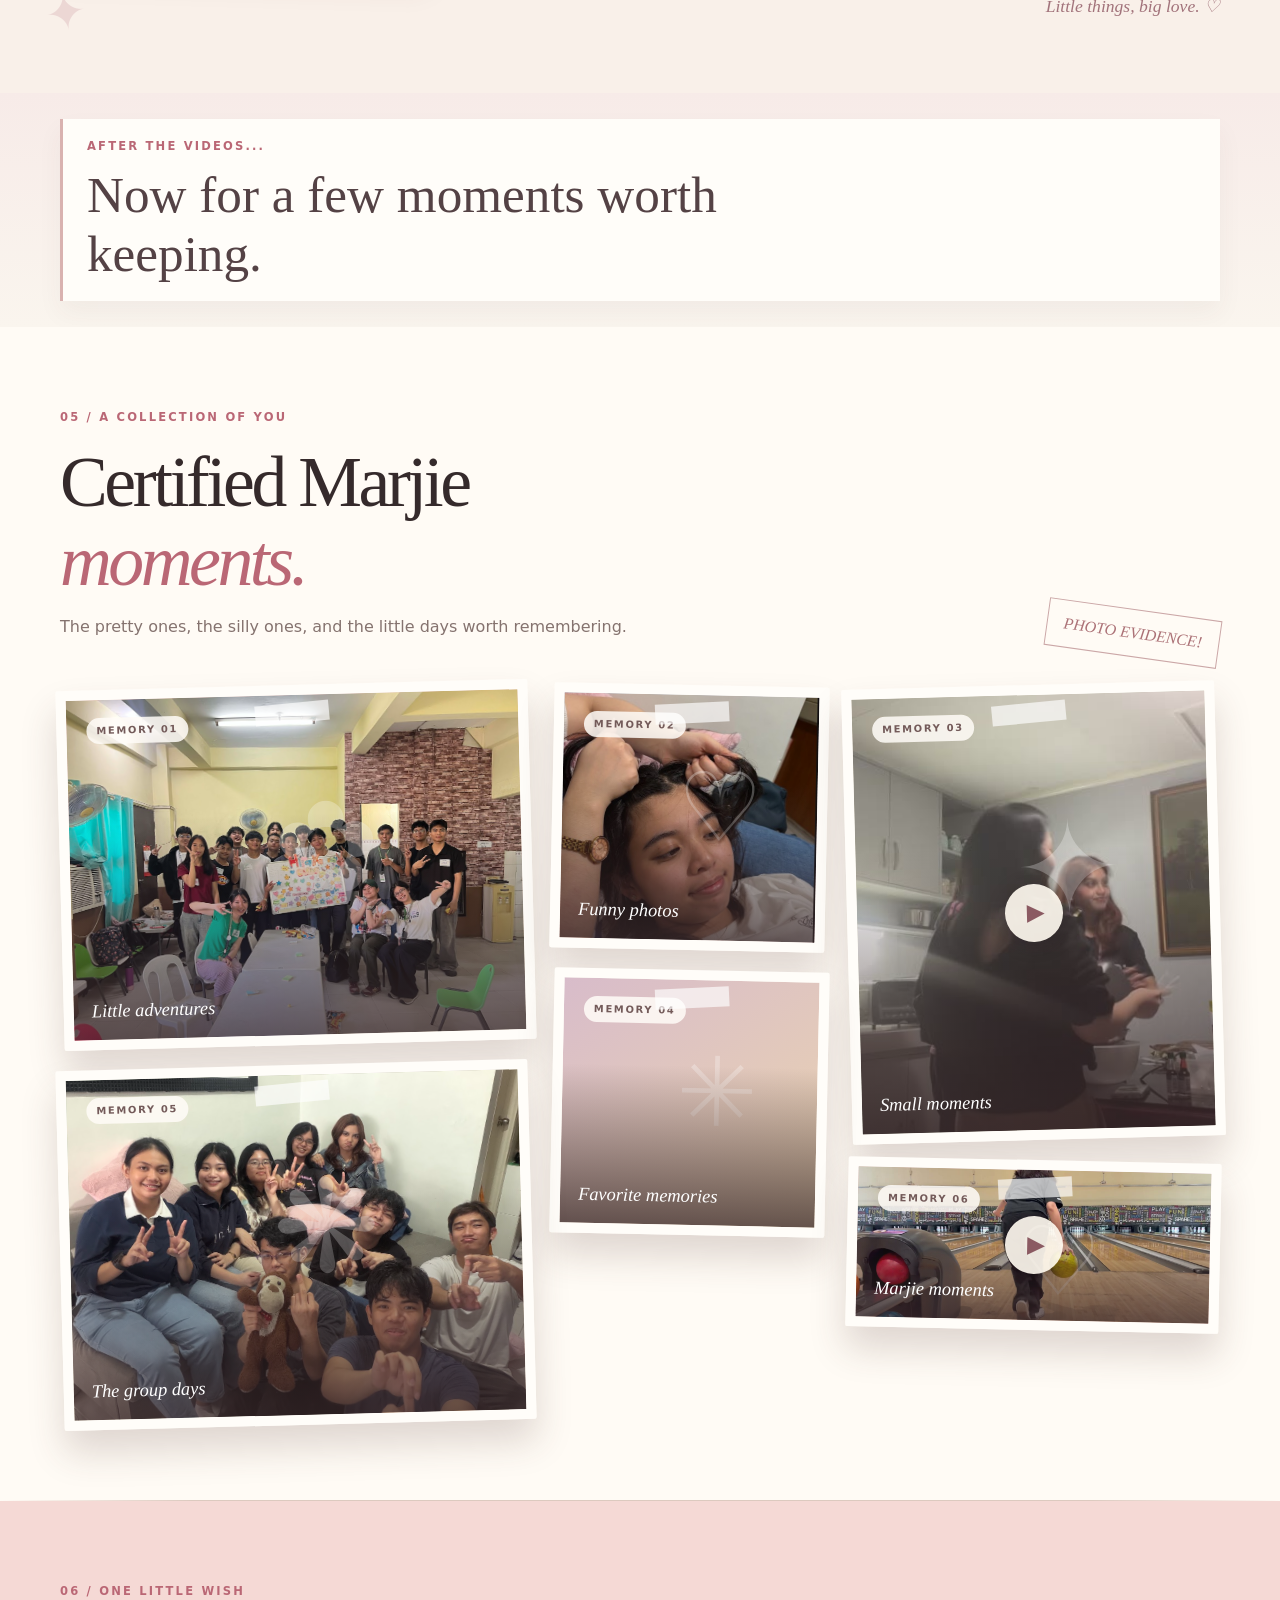
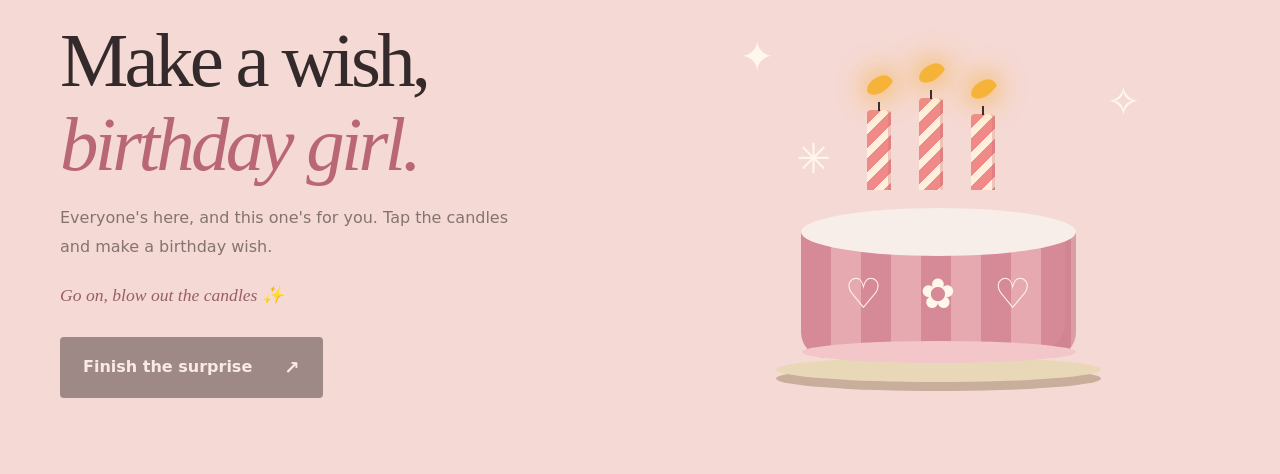
==== commit 24f31451: "Refresh Glesnan appreciation message on birthday website" ====
--- a/index.html
+++ b/index.html
@@ -267,7 +267,7 @@
 <div aria-label="Birthday message preview" aria-modal="true" class="modal" hidden="" id="mediaModal" role="dialog"><div class="modal-backdrop" data-close-modal=""></div><div class="modal-dialog"><button aria-label="Close preview" class="modal-close" data-close-modal="" type="button">×</button><div class="modal-eyebrow" id="modalEyebrow">A SPECIAL MESSAGE</div><h3 id="modalTitle"></h3><div id="modalBody"></div><p id="modalCaption"></p></div></div>
 <div aria-live="polite" class="toast" id="toast" role="status"></div>
 <div aria-hidden="true" class="confetti" id="confetti"></div>
-<script src="content.js?v=aaron-marjie-couple-photo-20261119"></script><script src="app.js?v=aaron-marjie-couple-photo-20261119"></script>
+<script src="content.js?v=glesnan-appreciation-20261119"></script><script src="app.js?v=aaron-marjie-couple-photo-20261119"></script>
 <!-- Owner's local-only editor. Opens with ?edit=1 or Alt+Shift+E. Not password-secured. -->
 <aside id="appreciationEditor" class="ap-editor" aria-label="Edit appreciation notes" hidden>
   <div class="ap-editor-head">
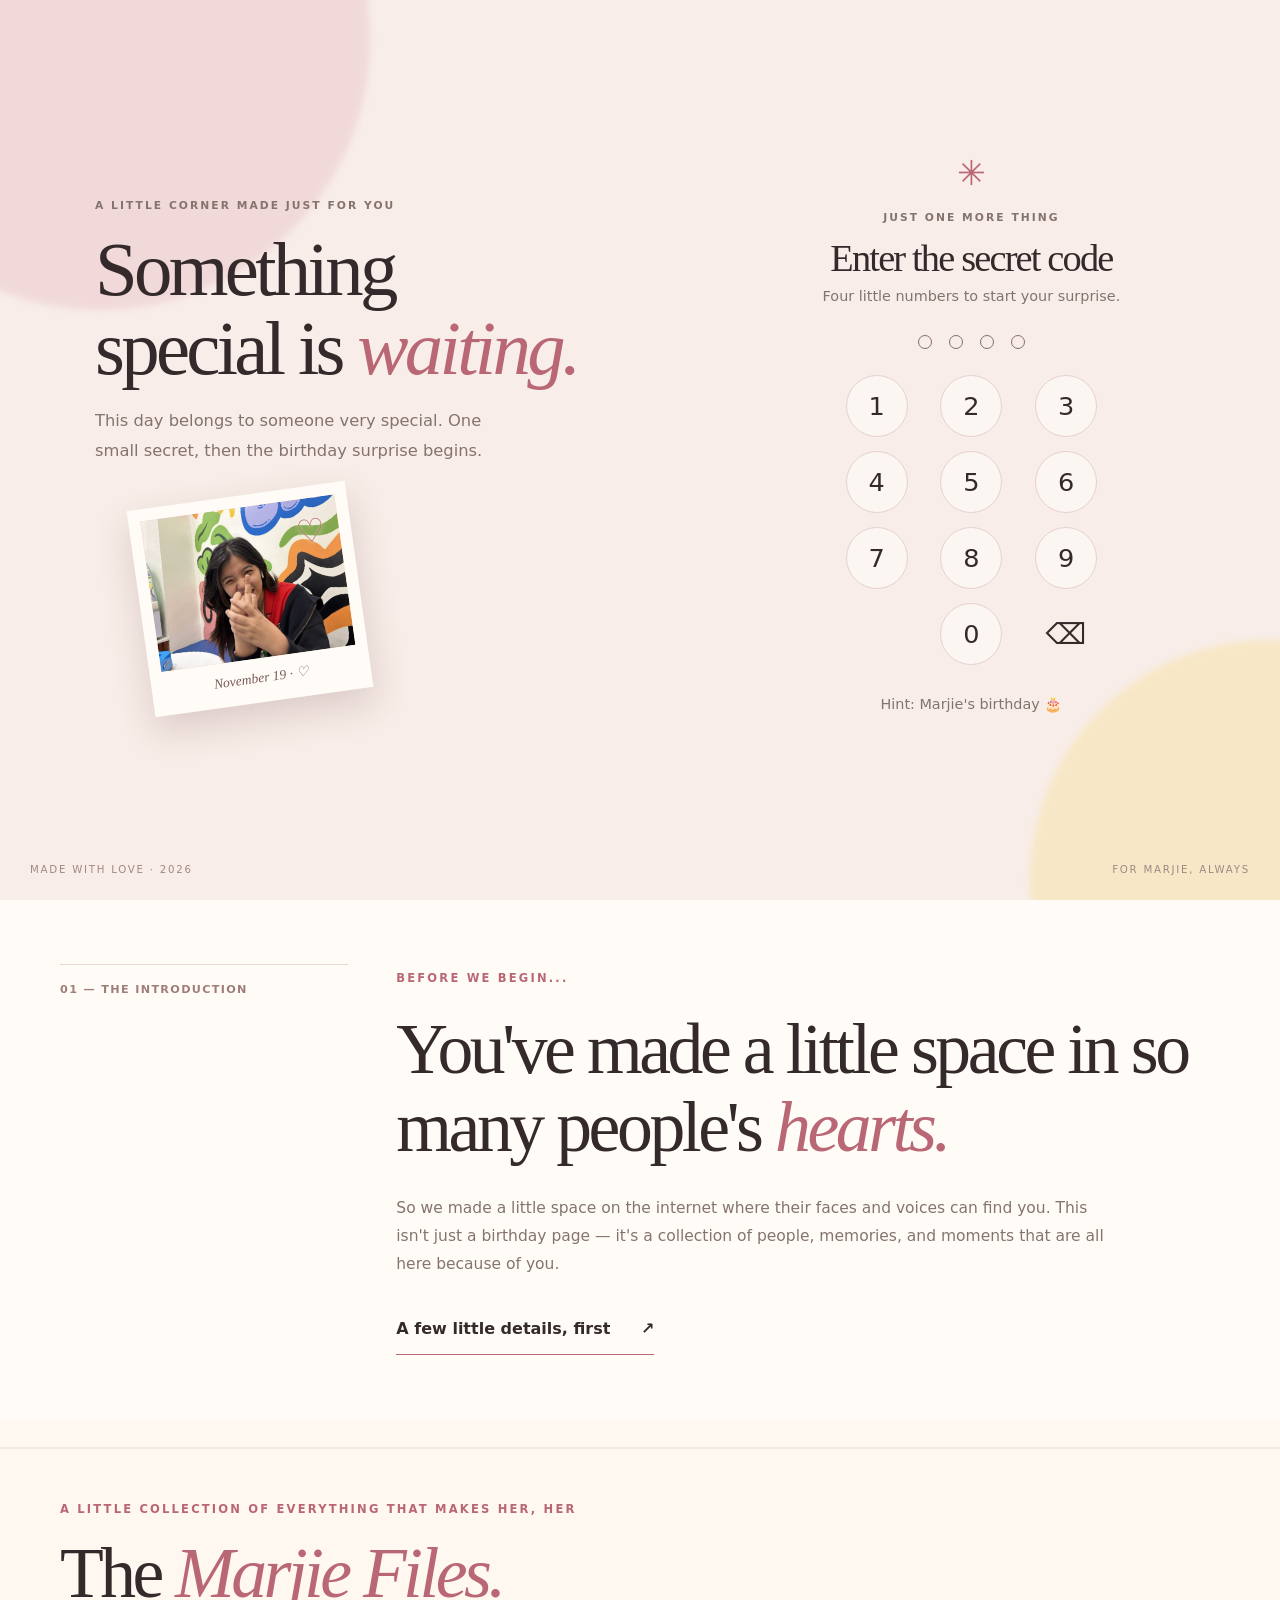
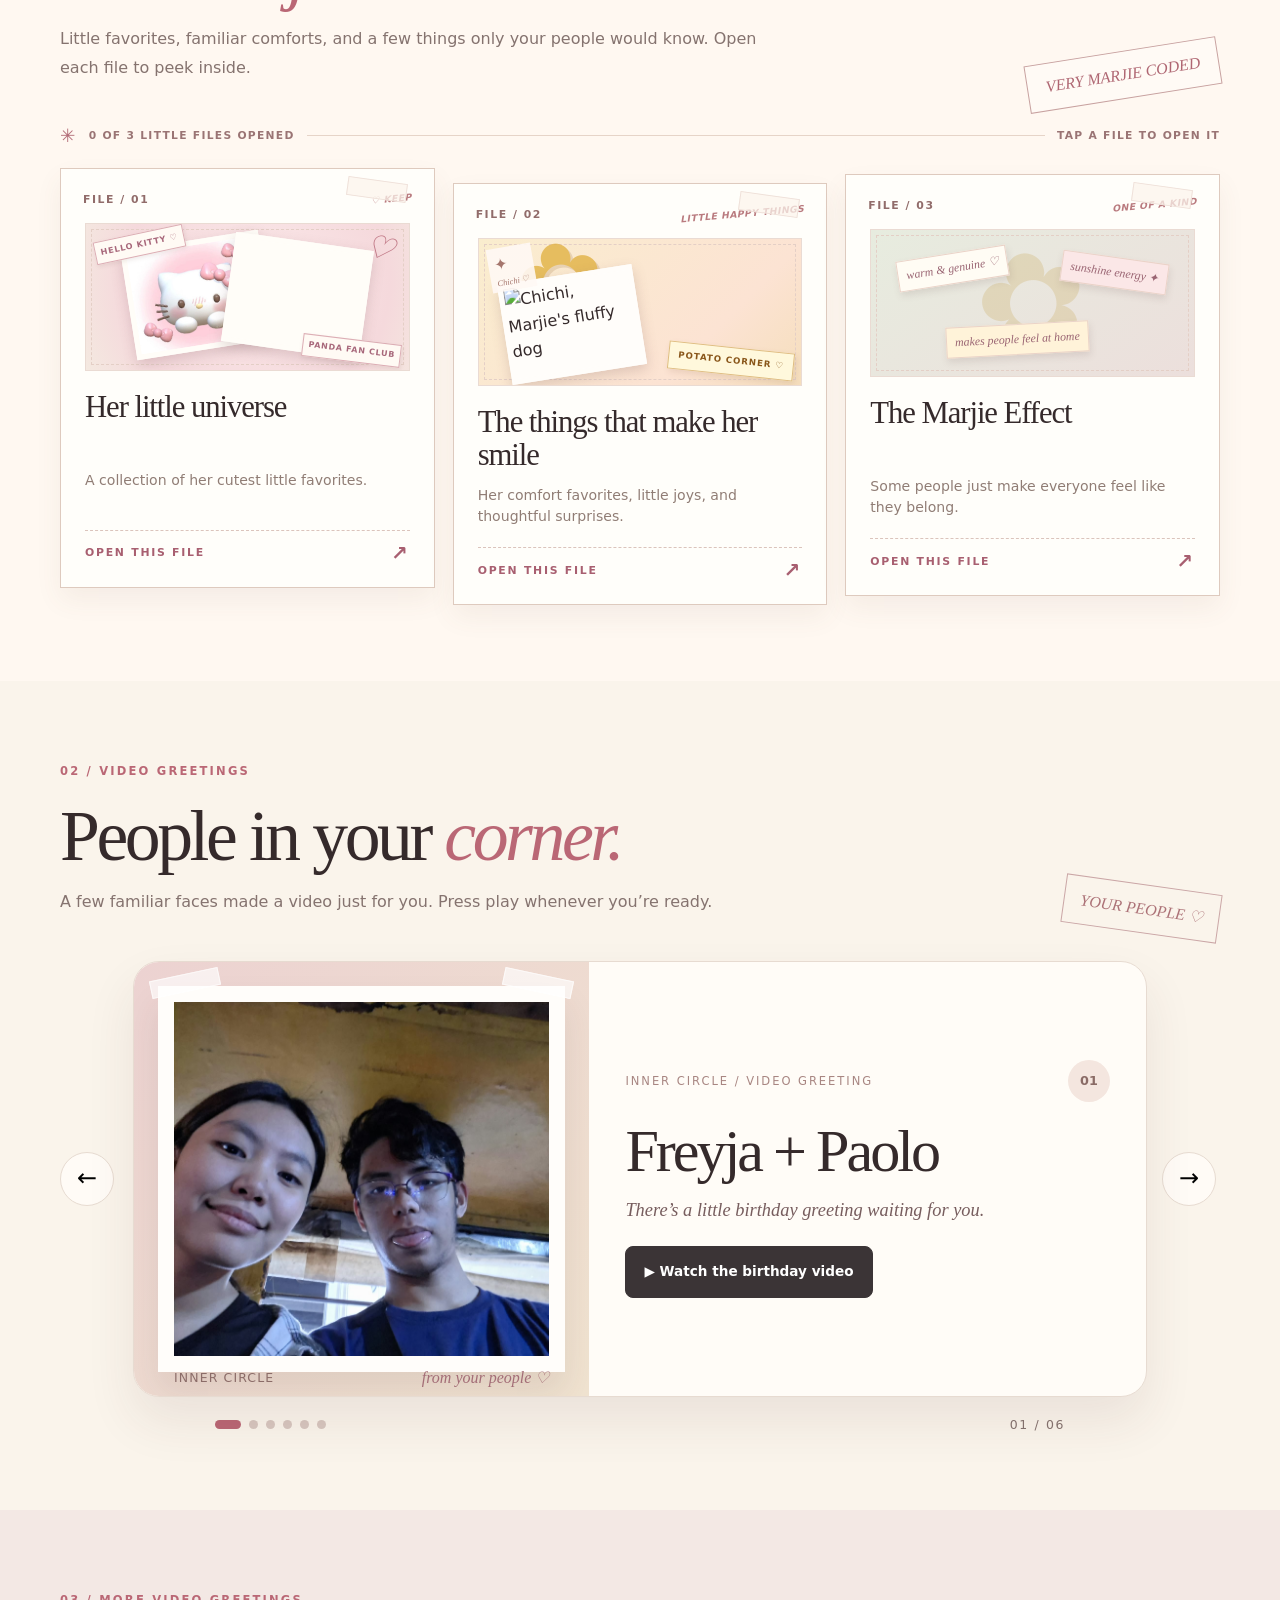
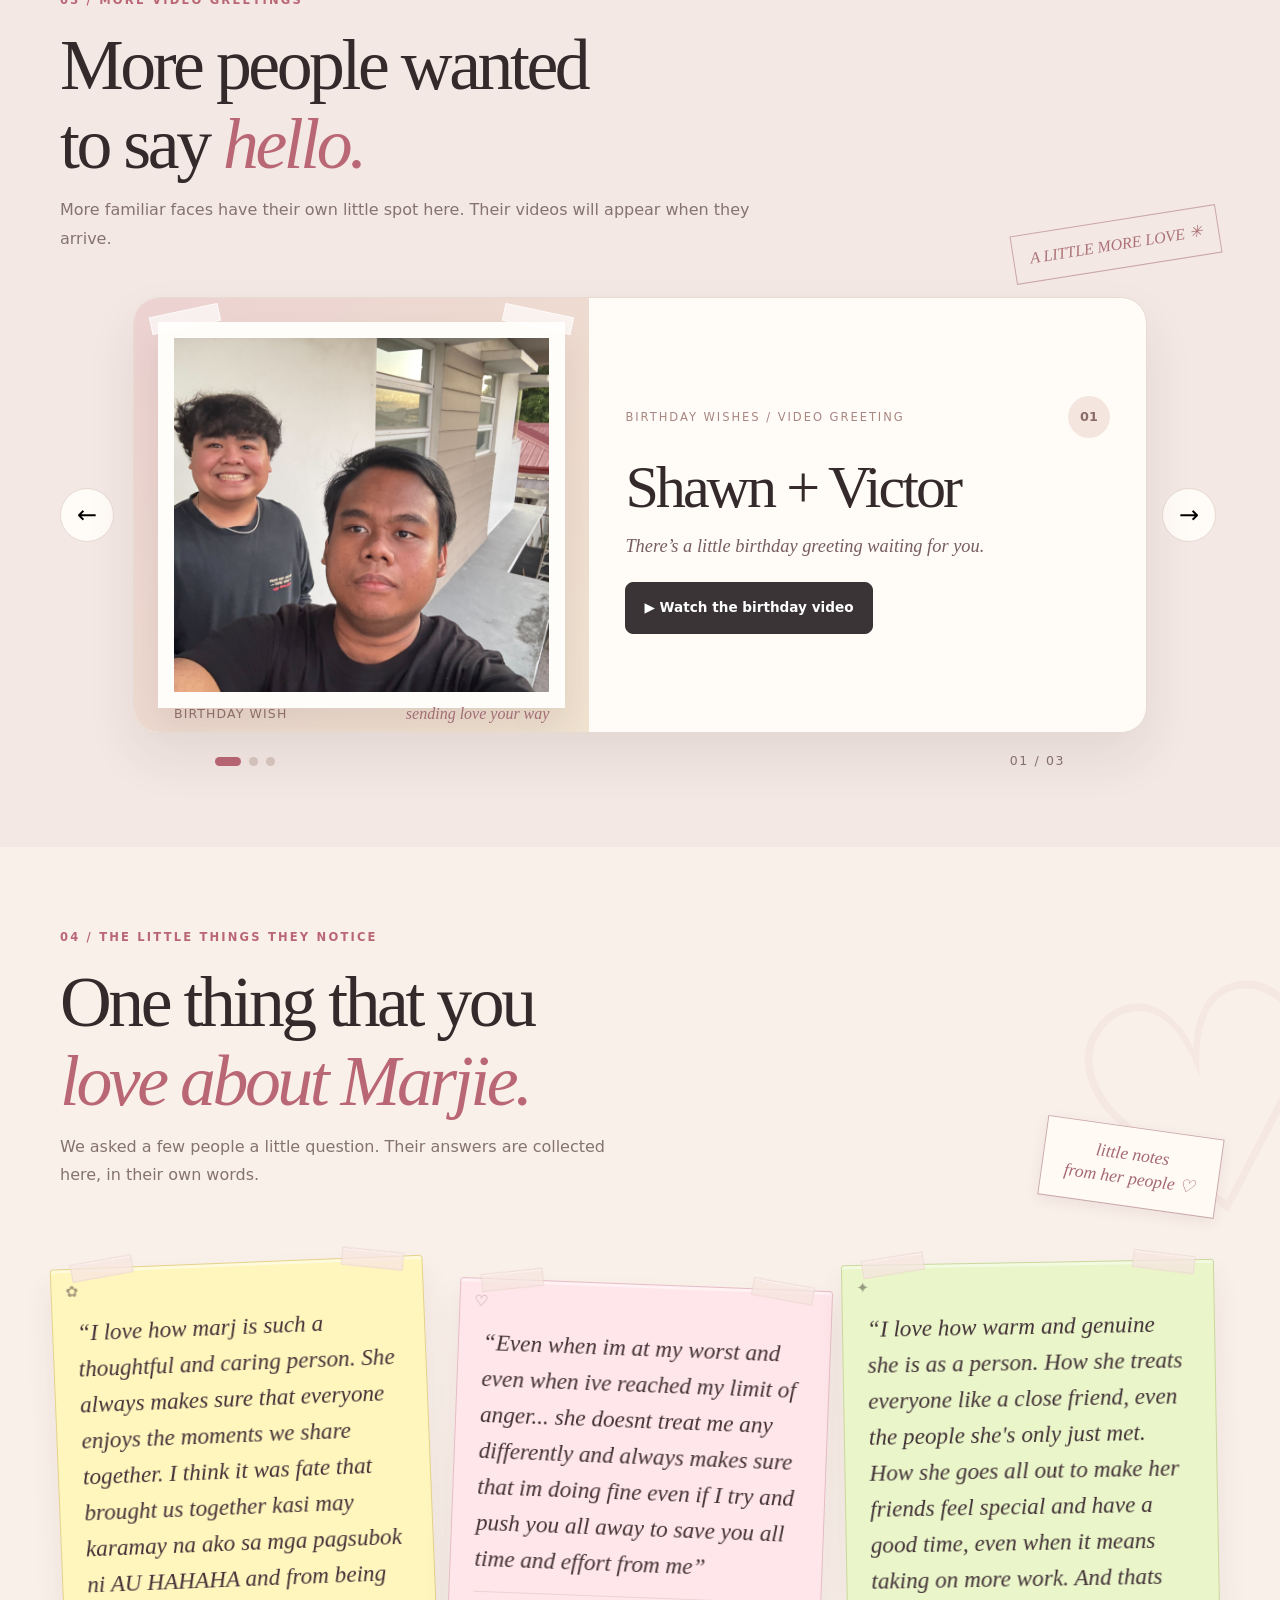
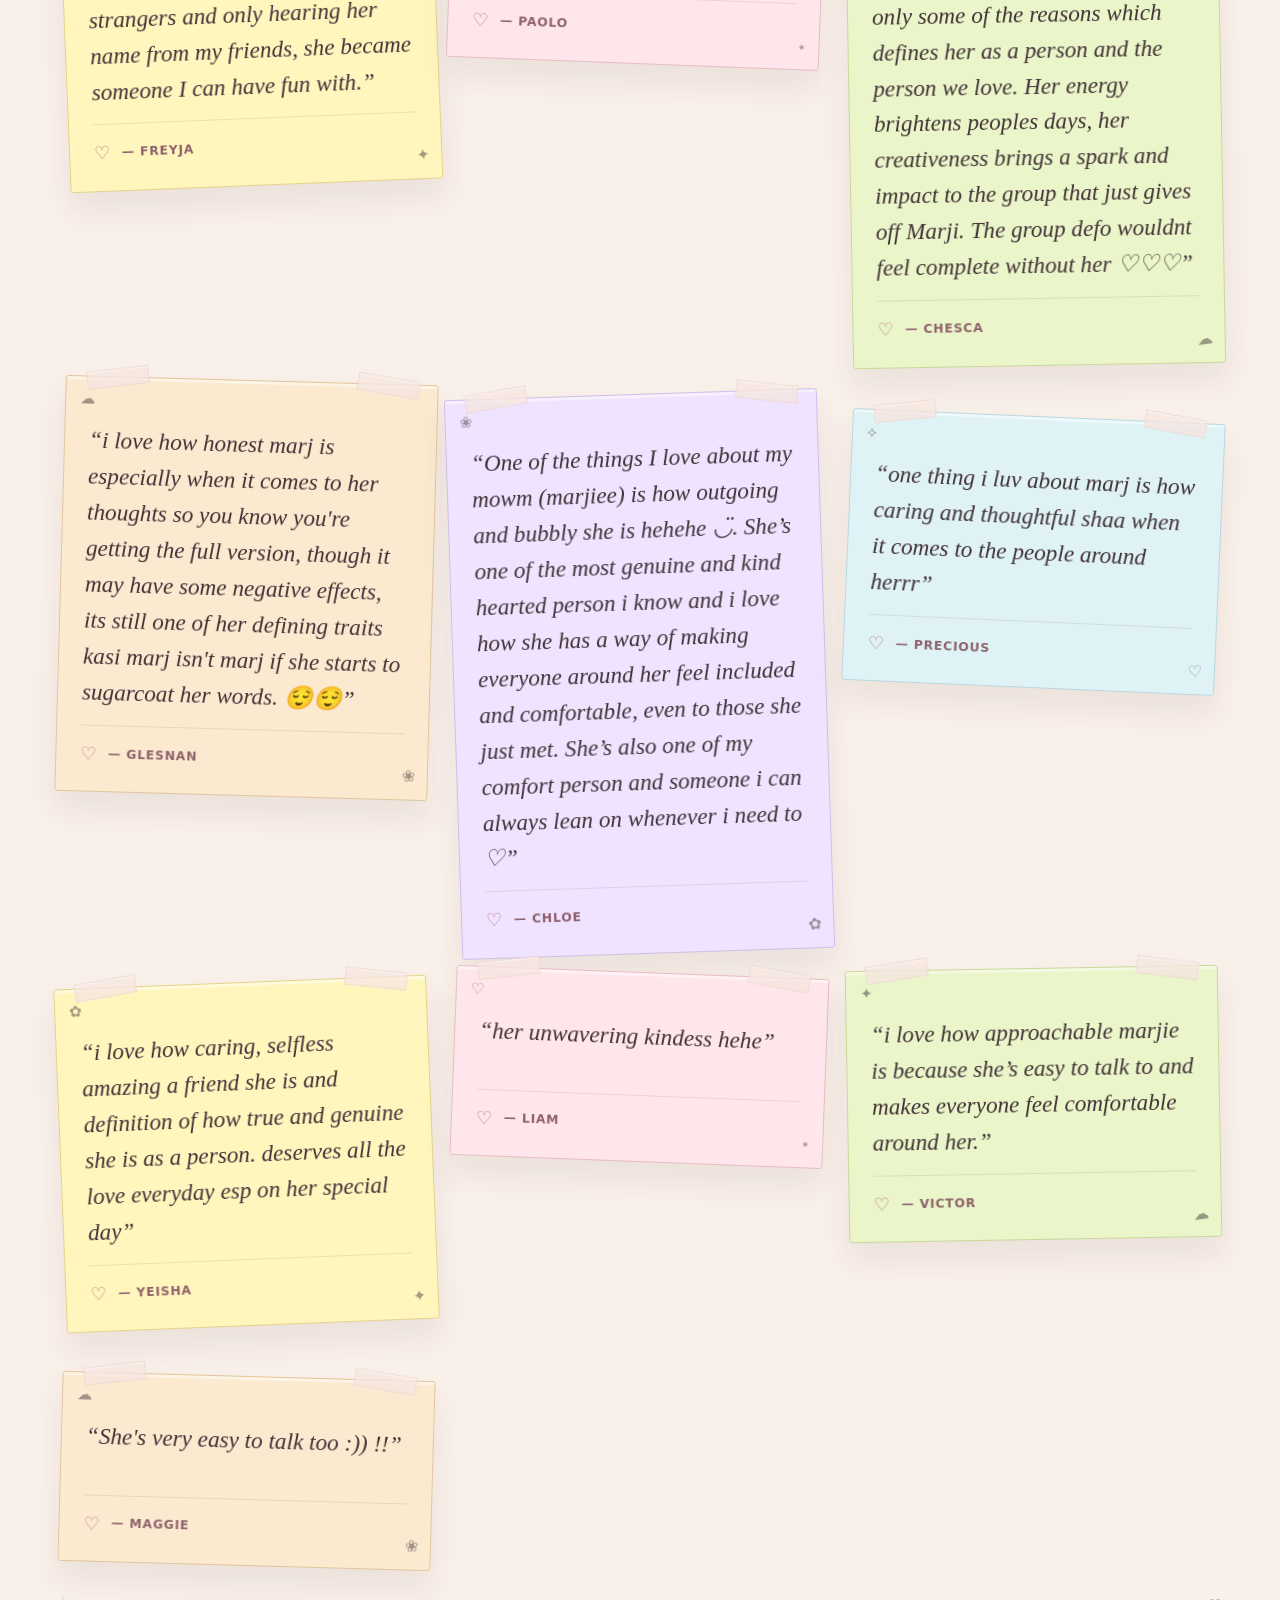
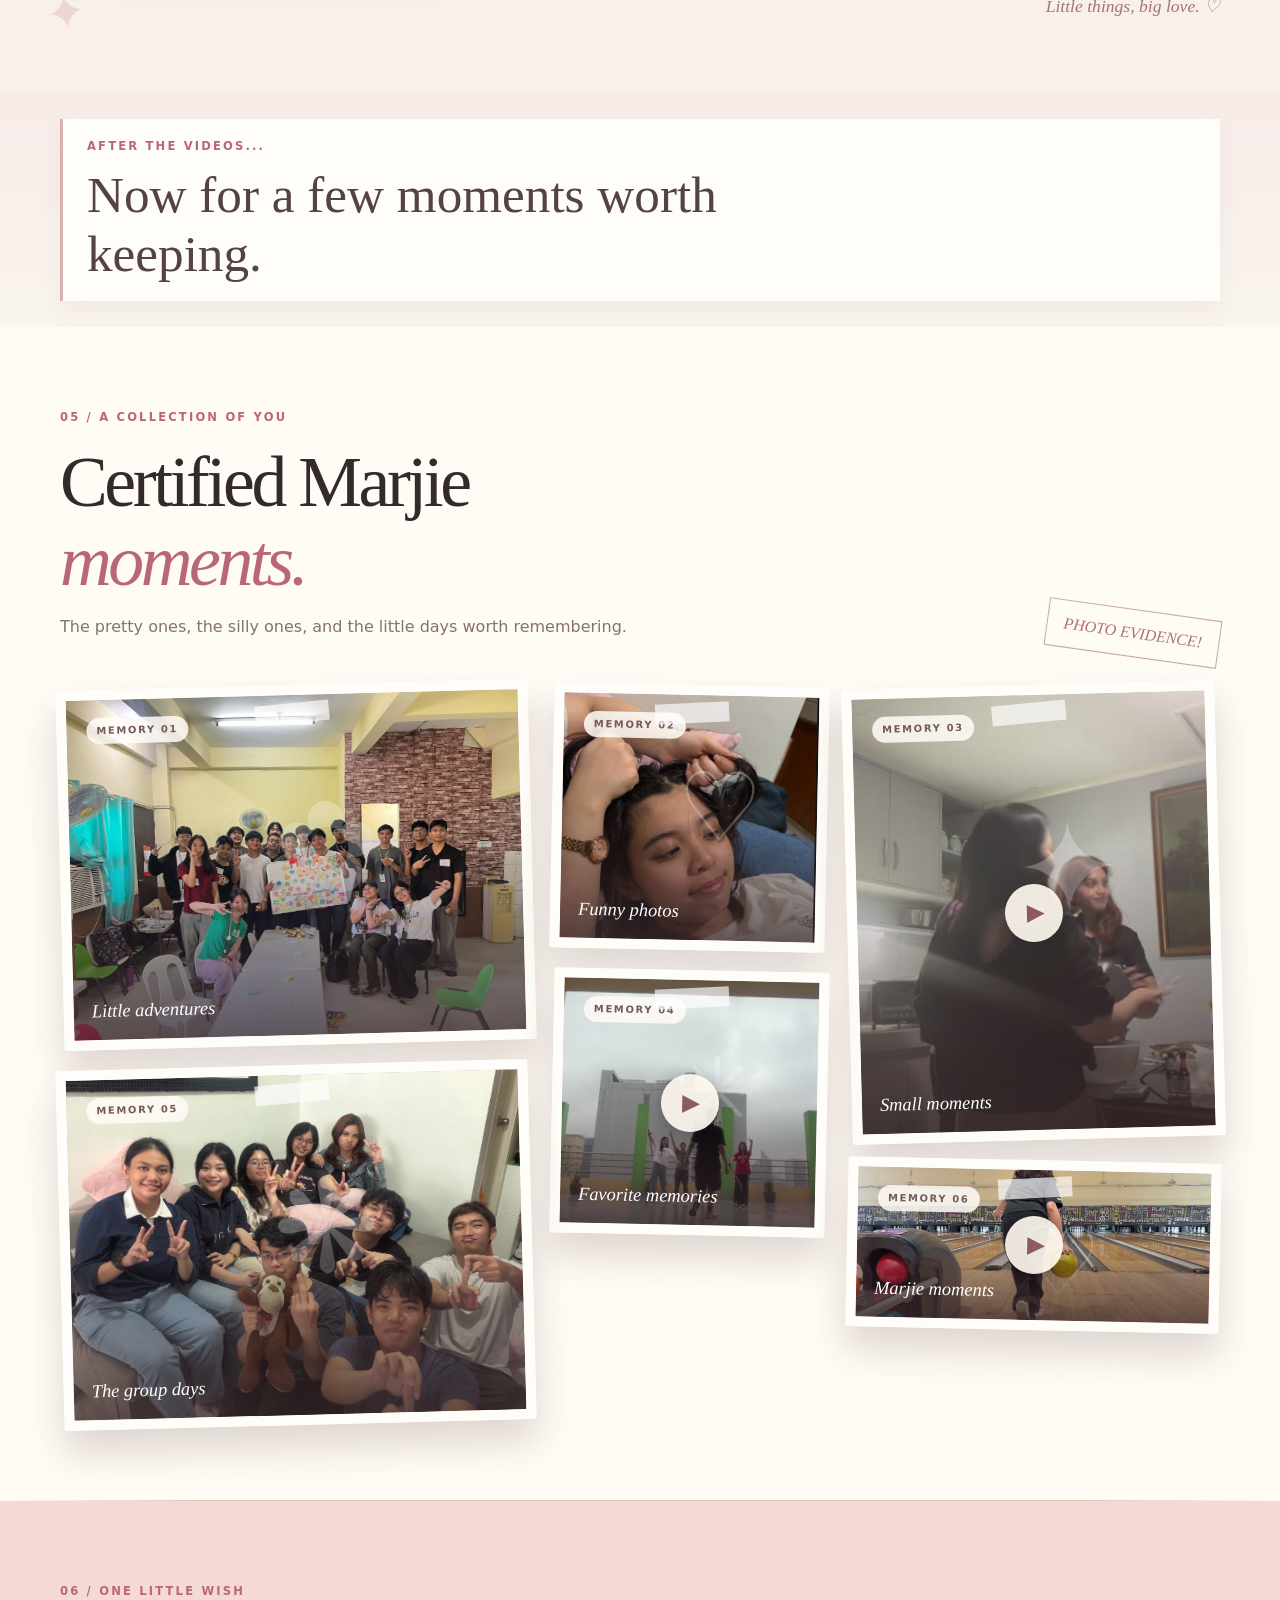
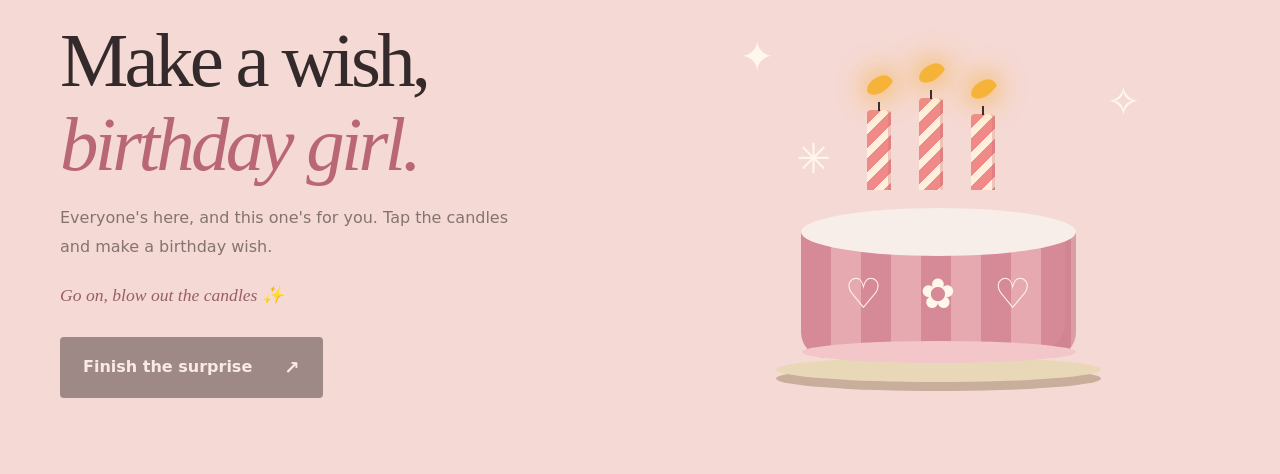
==== commit 8aeecedd: "Refresh Favorite memories gallery video content" ====
--- a/index.html
+++ b/index.html
@@ -267,7 +267,7 @@
 <div aria-label="Birthday message preview" aria-modal="true" class="modal" hidden="" id="mediaModal" role="dialog"><div class="modal-backdrop" data-close-modal=""></div><div class="modal-dialog"><button aria-label="Close preview" class="modal-close" data-close-modal="" type="button">×</button><div class="modal-eyebrow" id="modalEyebrow">A SPECIAL MESSAGE</div><h3 id="modalTitle"></h3><div id="modalBody"></div><p id="modalCaption"></p></div></div>
 <div aria-live="polite" class="toast" id="toast" role="status"></div>
 <div aria-hidden="true" class="confetti" id="confetti"></div>
-<script src="content.js?v=glesnan-appreciation-20261119"></script><script src="app.js?v=aaron-marjie-couple-photo-20261119"></script>
+<script src="content.js?v=favorite-memories-video-20261119"></script><script src="app.js?v=aaron-marjie-couple-photo-20261119"></script>
 <!-- Owner's local-only editor. Opens with ?edit=1 or Alt+Shift+E. Not password-secured. -->
 <aside id="appreciationEditor" class="ap-editor" aria-label="Edit appreciation notes" hidden>
   <div class="ap-editor-head">
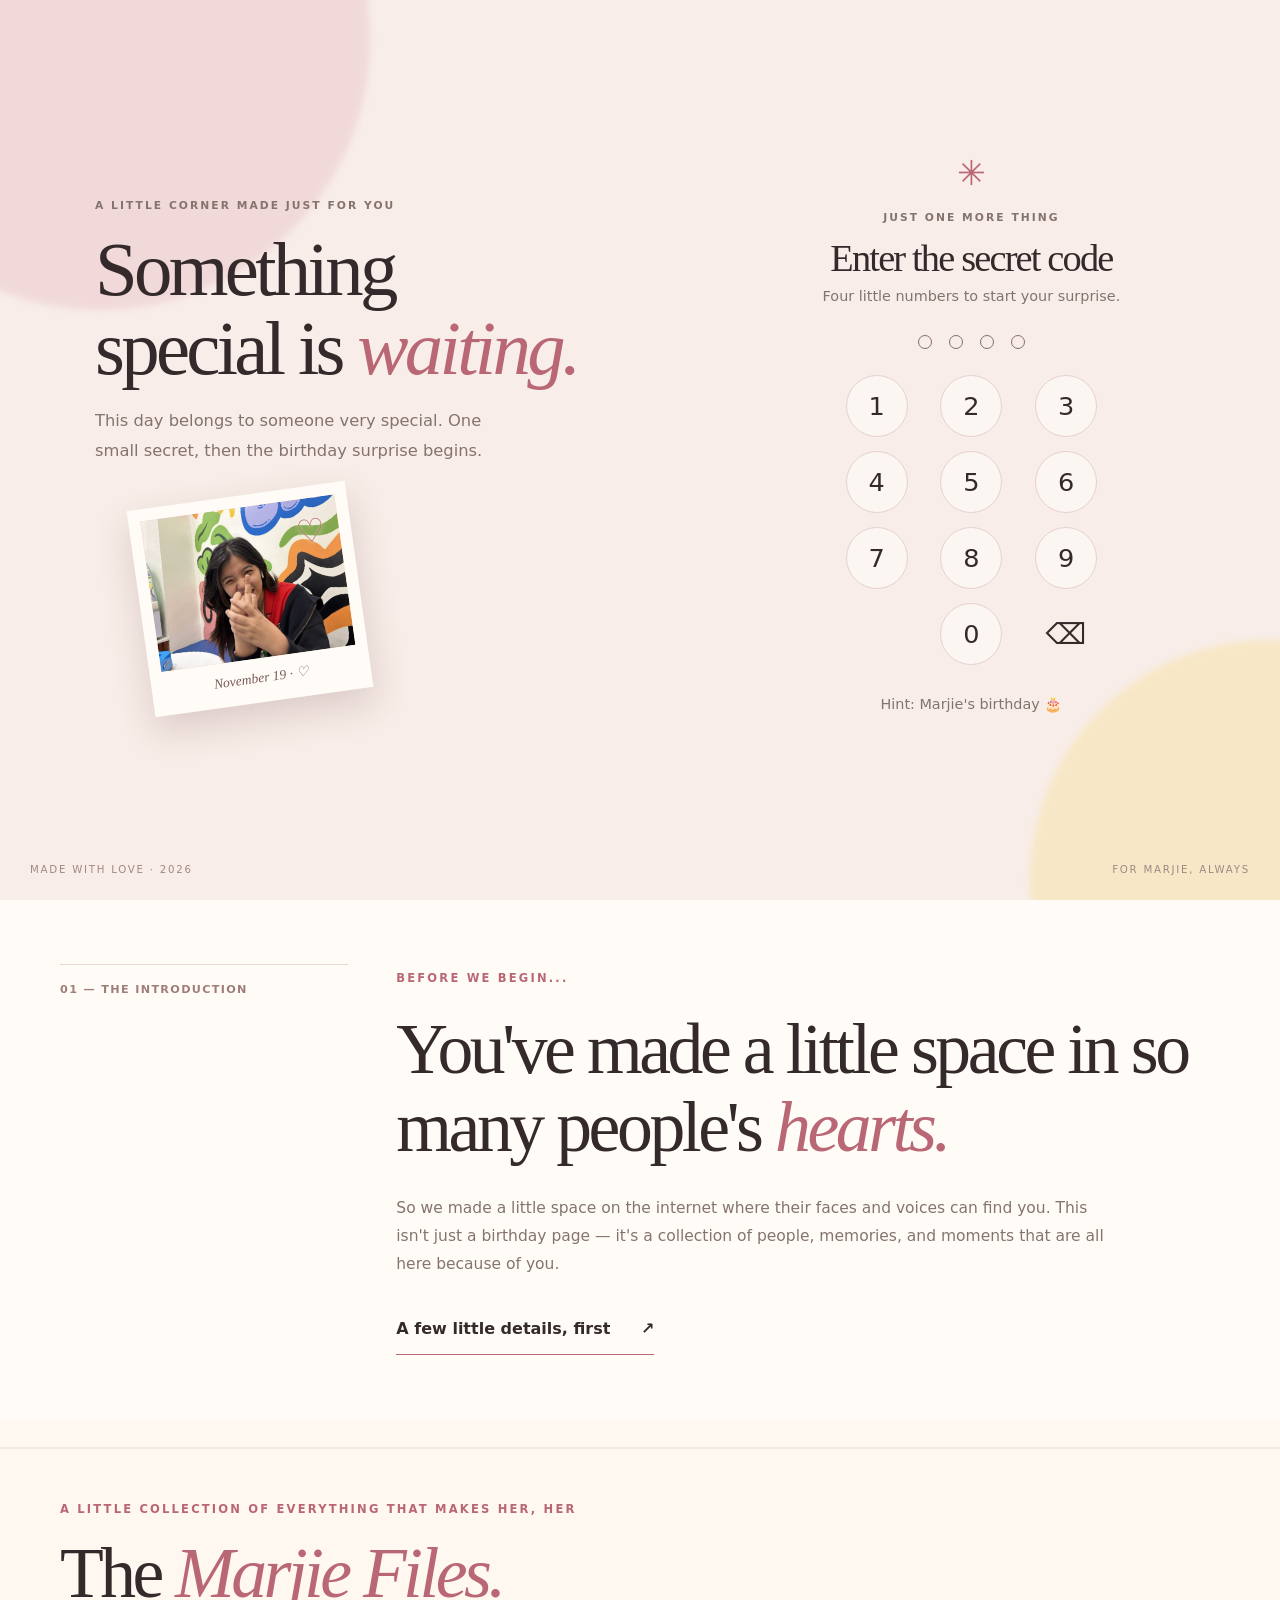
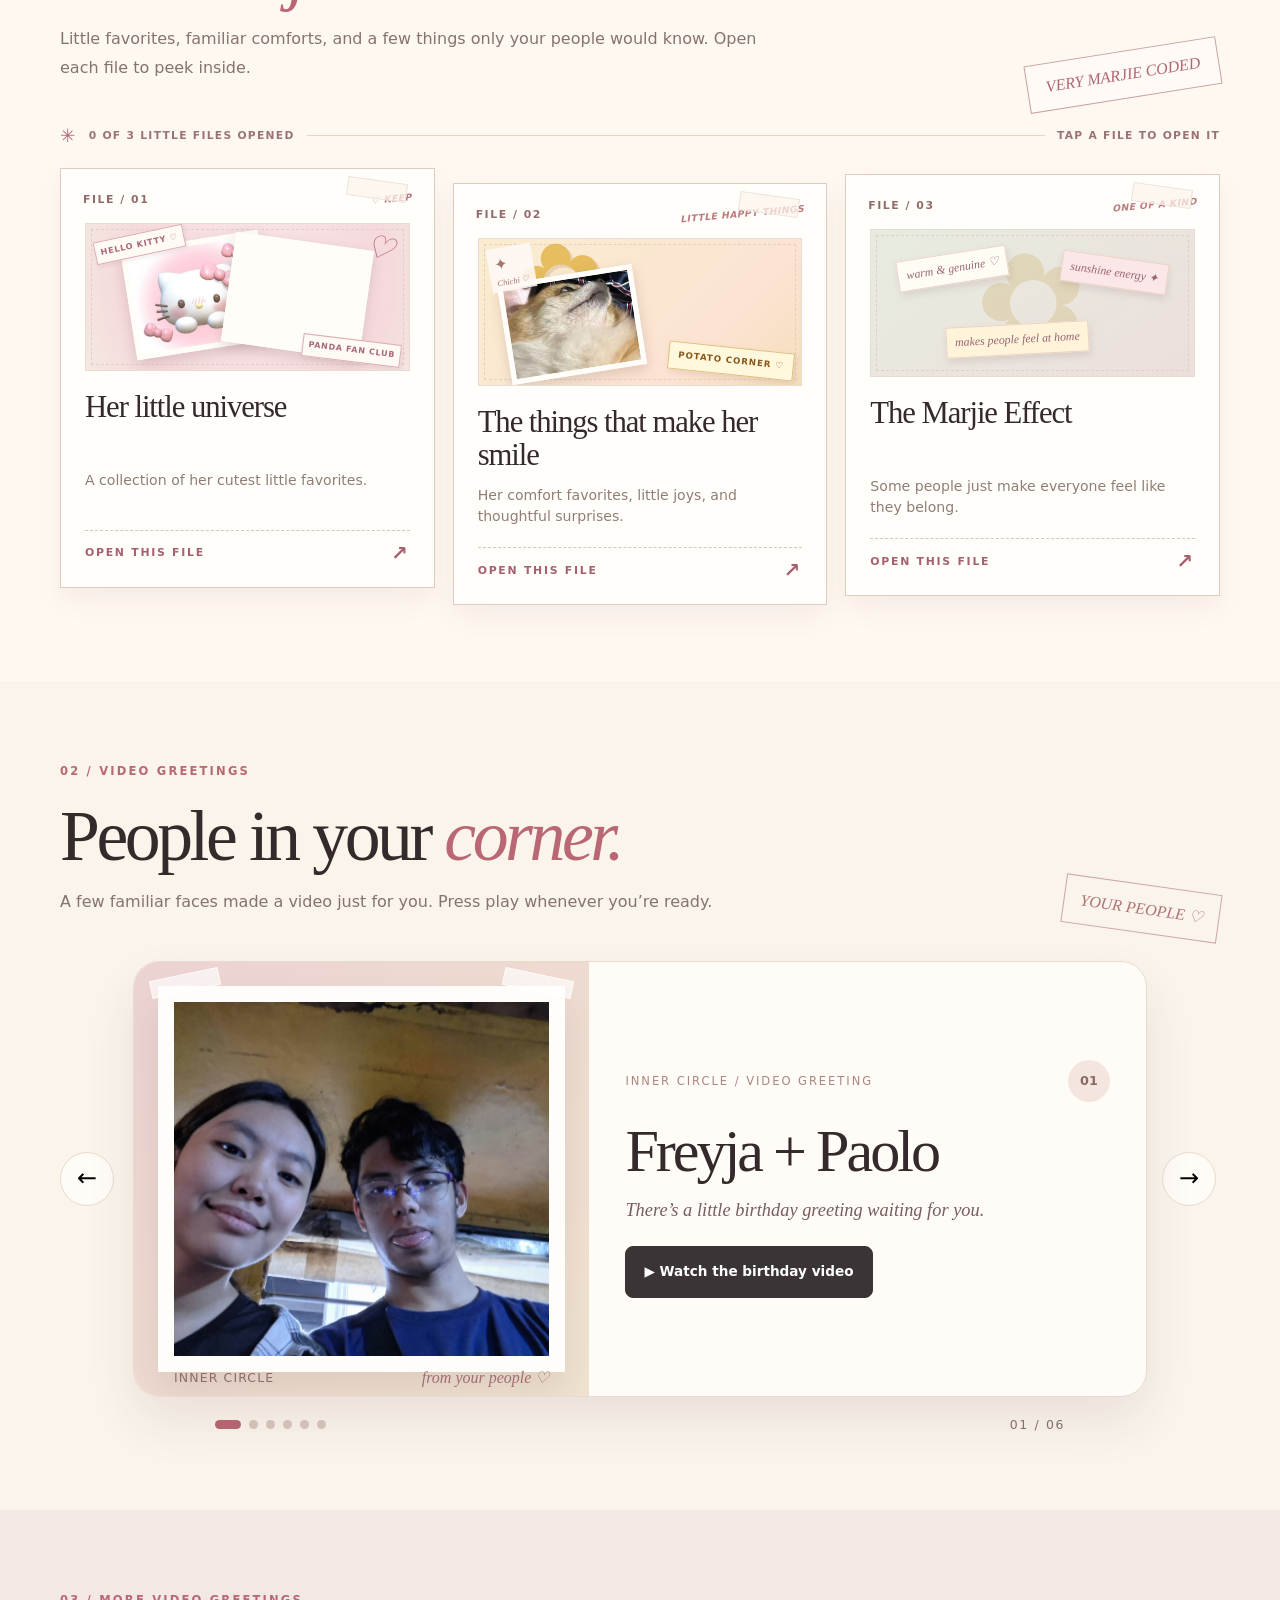
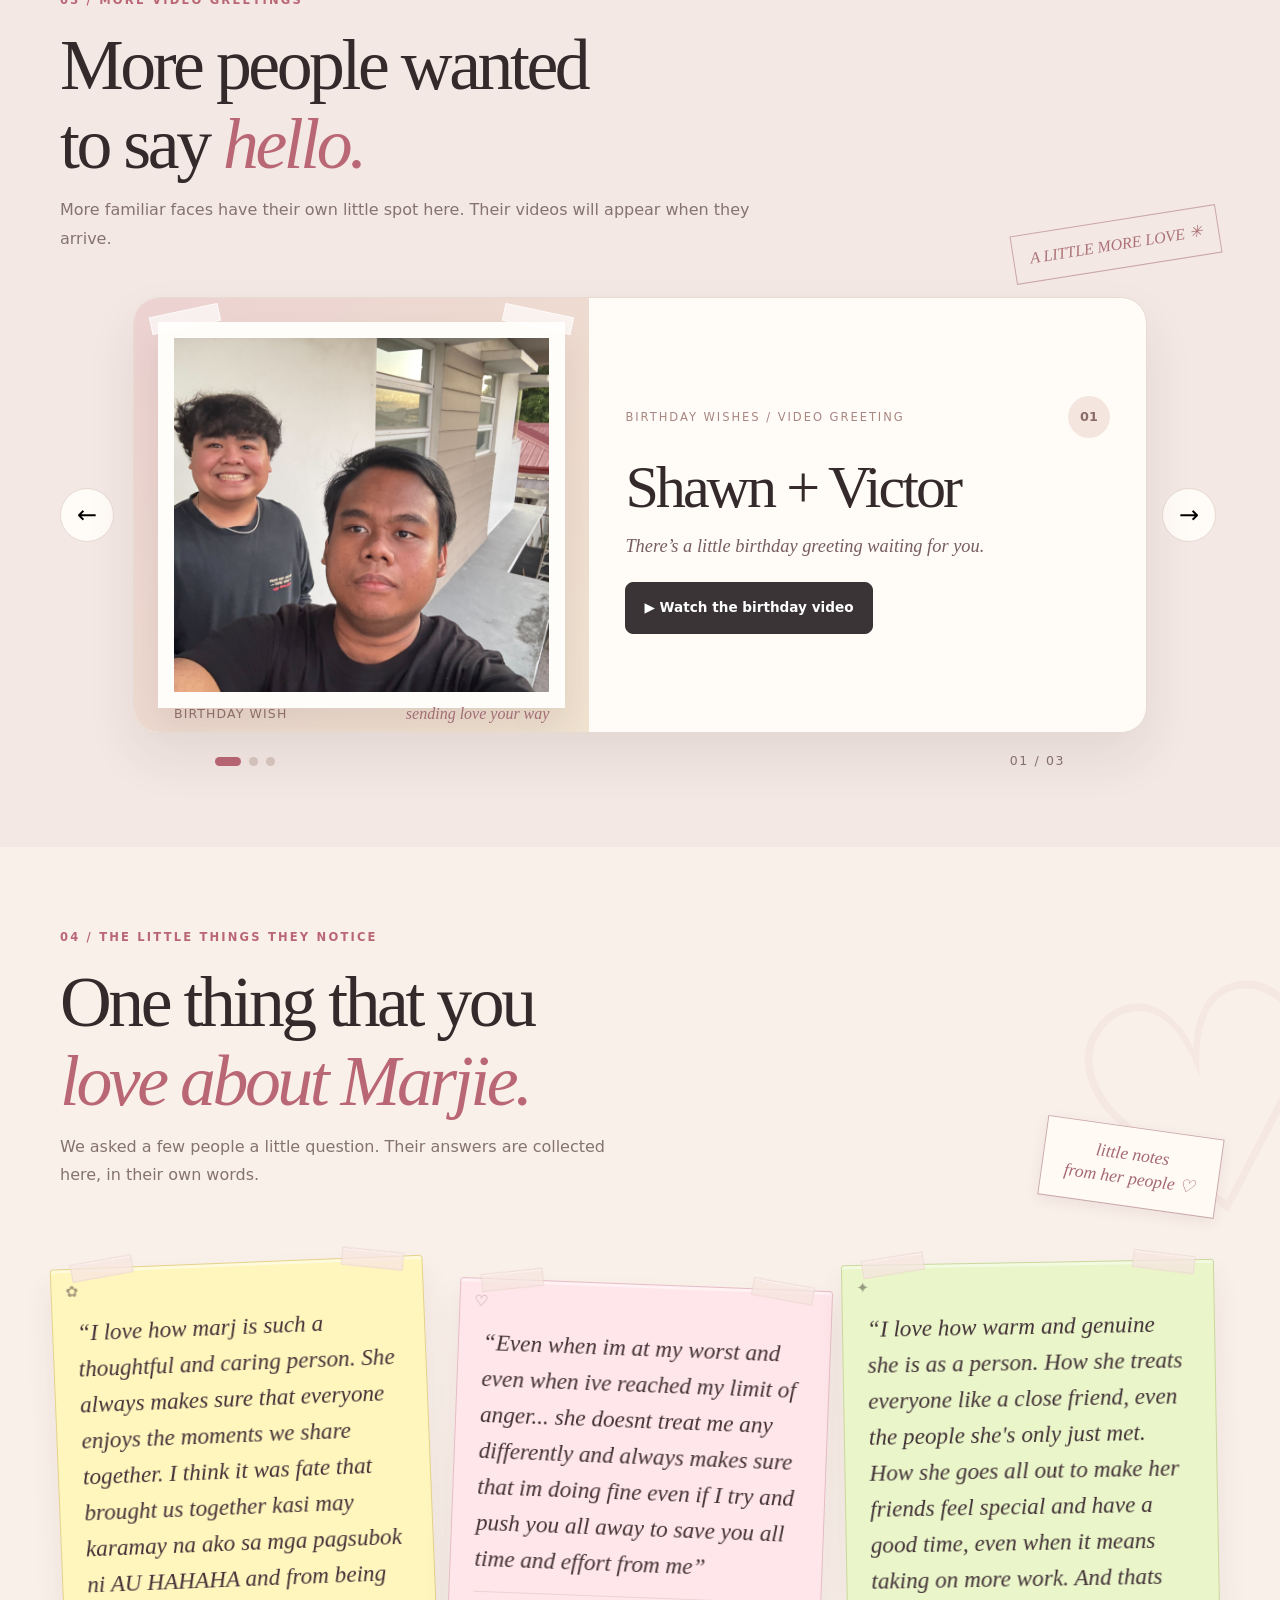
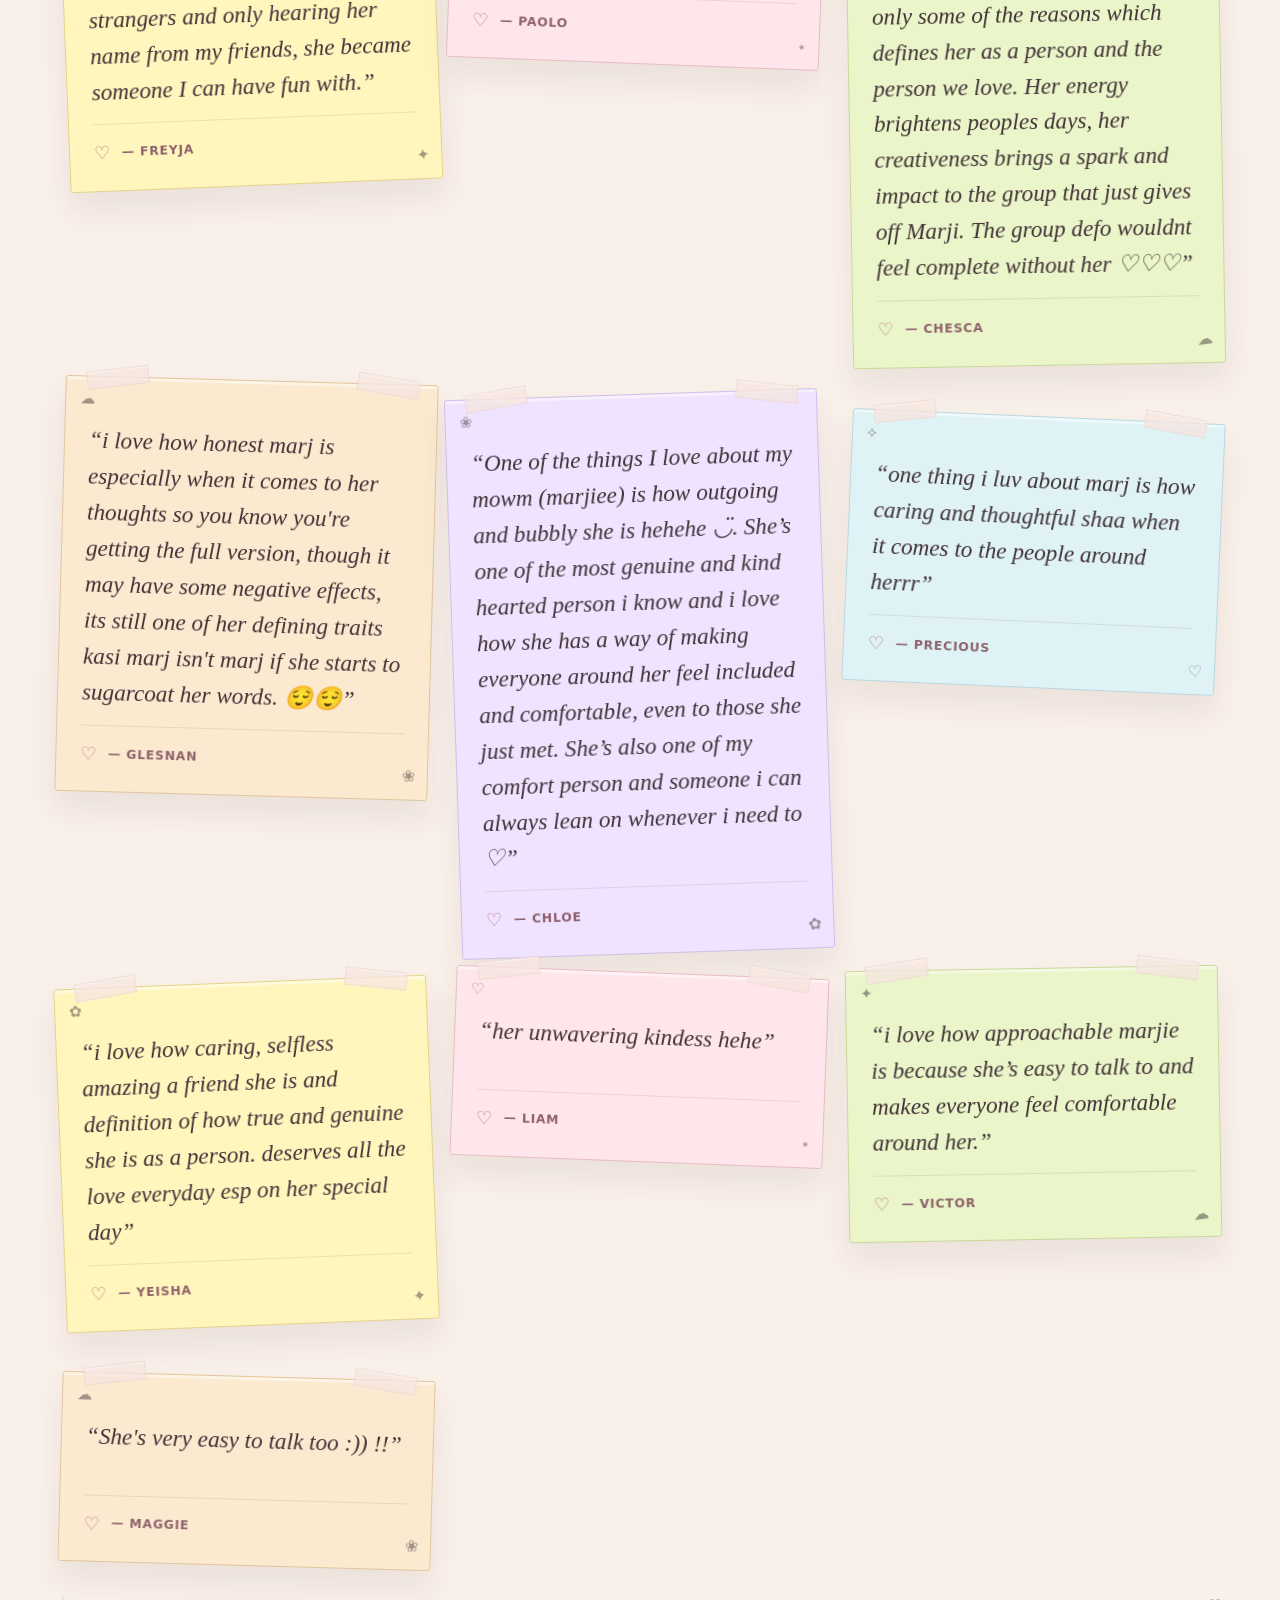
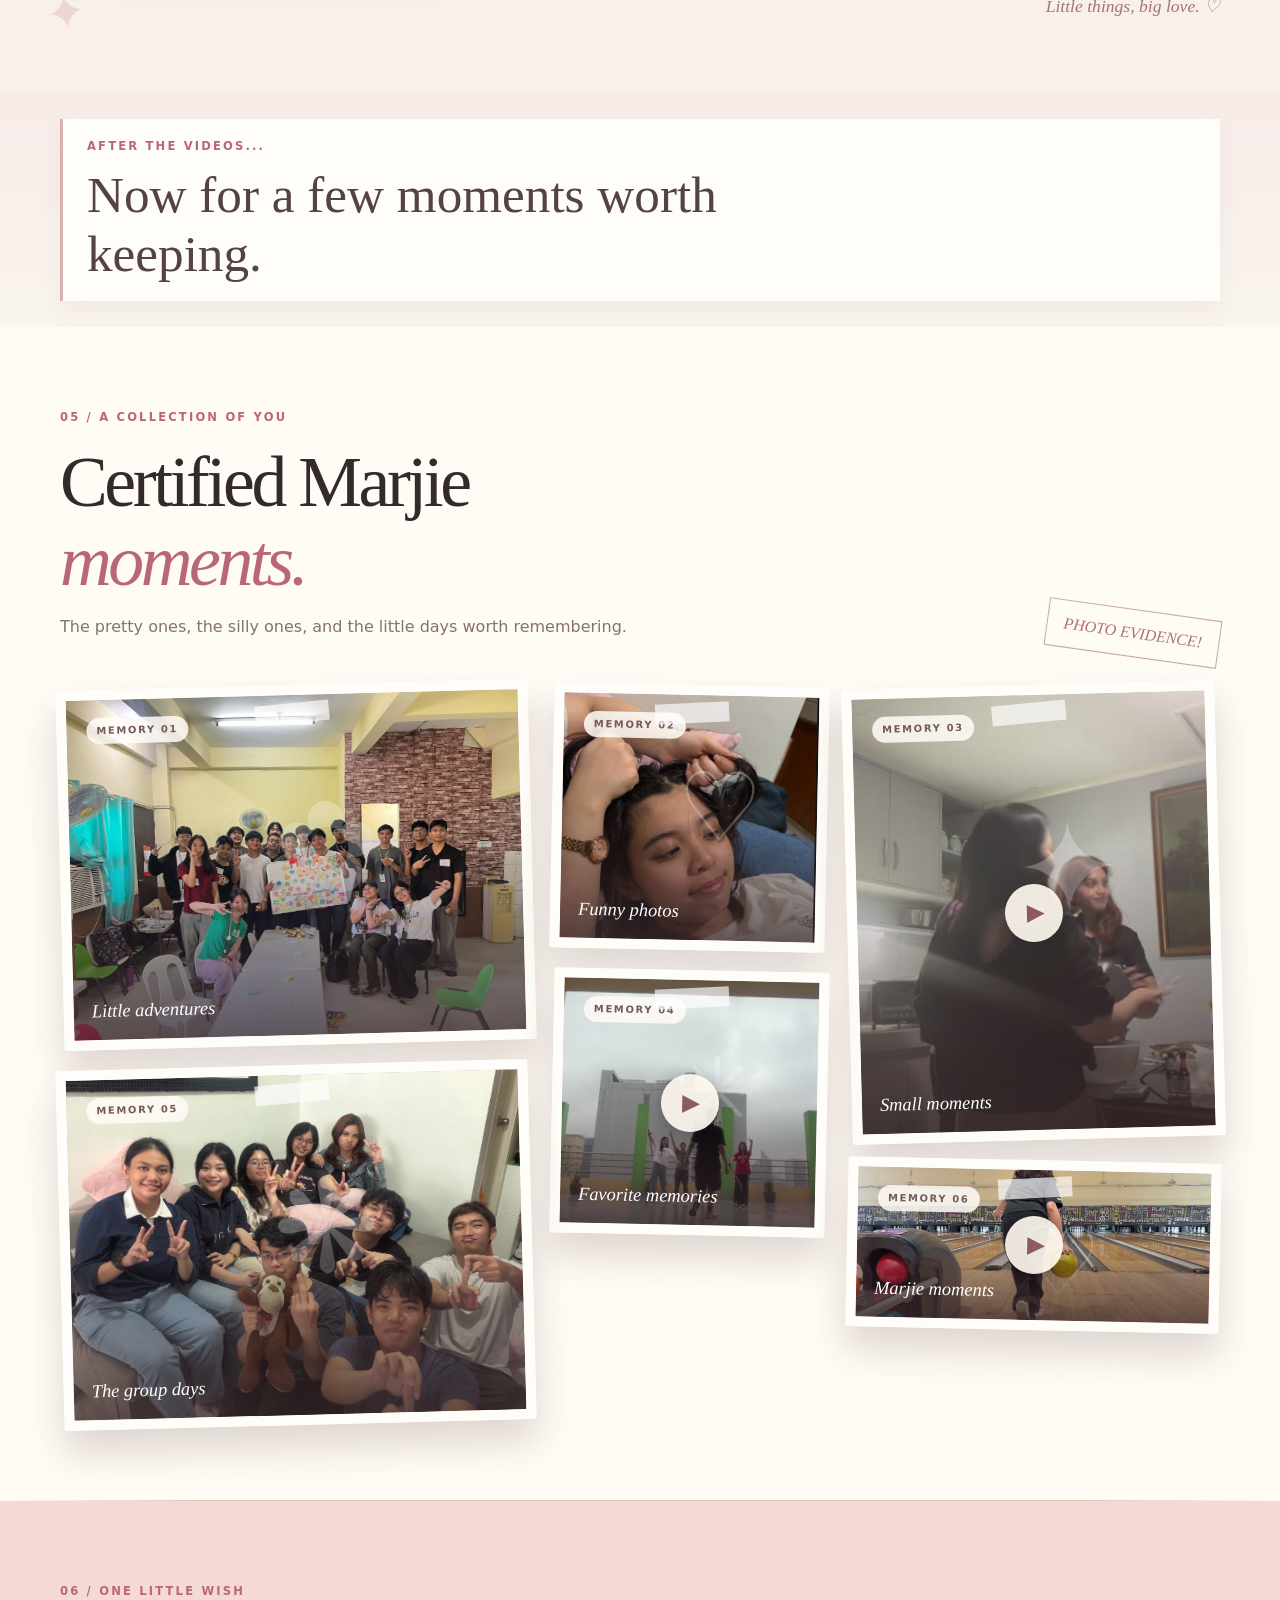
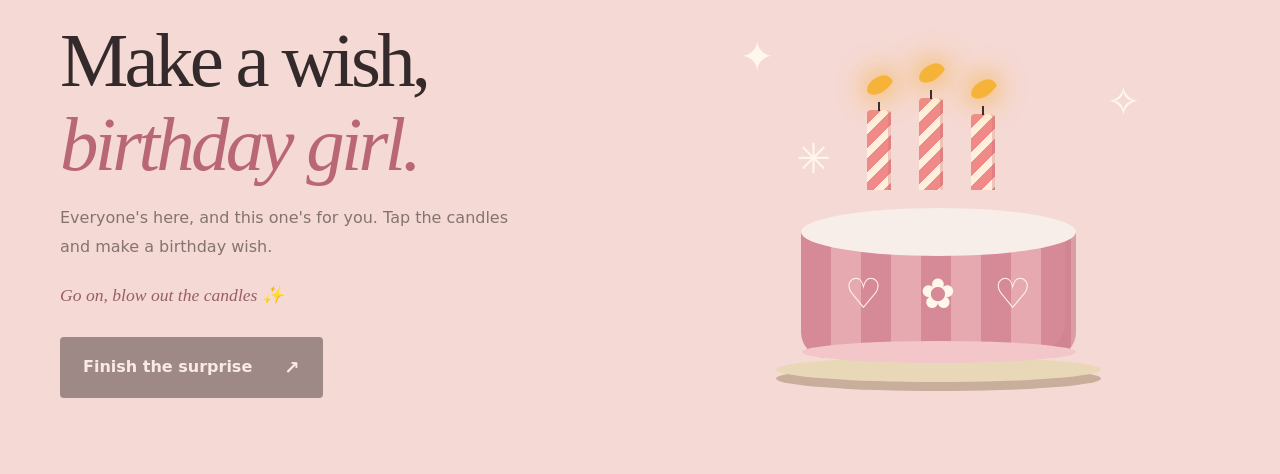
==== commit 195a462b: "Use local Chichi photo and refresh final birthday assets" ====
--- a/index.html
+++ b/index.html
@@ -15,7 +15,7 @@
 <meta name="twitter:description" content="A little surprise is waiting. ♡"/>
 <meta content="noindex,nofollow" name="robots"/>
 <title>Surprise for marjie</title>
-<link href="styles.css?v=aaron-marjie-couple-photo-20261119" rel="stylesheet"/></head>
+<link href="styles.css?v=final-polish-20261119" rel="stylesheet"/></head>
 <body class="is-locked">
 <div aria-label="Birthday surprise passcode entry" aria-modal="true" class="lock-screen" id="lockScreen" role="dialog">
 <div class="lock-glow lock-glow-one"></div><div class="lock-glow lock-glow-two"></div>
@@ -116,7 +116,7 @@
     <div class="mf-card-top"><span class="mf-number">FILE / 02</span><span class="mf-corner-sticker">LITTLE HAPPY THINGS</span></div>
     <button class="mf-toggle" type="button" aria-controls="mf-smiles-details" aria-expanded="false">
       <span class="mf-art mf-art-smiles mf-art-fries" aria-hidden="true">
-        <span class="mf-art-flower">✿</span><span class="mf-fries-img"><img src="marjie_potato_corner.png" alt="" loading="lazy" decoding="async"/></span><span class="mf-fries-label">POTATO CORNER ♡</span><span class="mf-chichi-photo"><img src="https://raw.githubusercontent.com/Kaizzeenn/projectproposal/main/chichi.jpg?v=20261118-fix" alt="Chichi, Marjie's fluffy dog" loading="lazy" decoding="async" referrerpolicy="no-referrer"/></span><span class="mf-paw">✦ <small>Chichi ♡</small></span>
+        <span class="mf-art-flower">✿</span><span class="mf-fries-img"><img src="marjie_potato_corner.png" alt="" loading="lazy" decoding="async"/></span><span class="mf-fries-label">POTATO CORNER ♡</span><span class="mf-chichi-photo"><img src="chichi.jpg" alt="Chichi, Marjie's fluffy dog" loading="lazy" decoding="async" referrerpolicy="no-referrer"/></span><span class="mf-paw">✦ <small>Chichi ♡</small></span>
       </span>
       <span class="mf-card-title">The things that make her smile</span>
       <span class="mf-card-subtitle">Her comfort favorites, little joys, and thoughtful surprises.</span>
@@ -125,7 +125,7 @@
     <div class="mf-inside" id="mf-smiles-details" hidden>
       <span class="mf-inner-label">INSIDE FILE NO. 02</span>
       <p><strong>Sunflowers</strong>, <strong>Potato Corner fries</strong>, thoughtful little surprises, and of course, <strong>Chichi</strong> — her adorable little dog.</p>
-      <div class="mf-optional-photo"><img src="https://raw.githubusercontent.com/Kaizzeenn/projectproposal/main/chichi.jpg?v=20261118-fix" alt="Chichi, Marjie's fluffy dog" loading="lazy" decoding="async" referrerpolicy="no-referrer"/></div>
+      <div class="mf-optional-photo"><img src="chichi.jpg" alt="Chichi, Marjie's fluffy dog" loading="lazy" decoding="async" referrerpolicy="no-referrer"/></div>
       <span class="mf-handnote">the little things always count ✿</span>
     </div>
   </article>
@@ -267,7 +267,7 @@
 <div aria-label="Birthday message preview" aria-modal="true" class="modal" hidden="" id="mediaModal" role="dialog"><div class="modal-backdrop" data-close-modal=""></div><div class="modal-dialog"><button aria-label="Close preview" class="modal-close" data-close-modal="" type="button">×</button><div class="modal-eyebrow" id="modalEyebrow">A SPECIAL MESSAGE</div><h3 id="modalTitle"></h3><div id="modalBody"></div><p id="modalCaption"></p></div></div>
 <div aria-live="polite" class="toast" id="toast" role="status"></div>
 <div aria-hidden="true" class="confetti" id="confetti"></div>
-<script src="content.js?v=favorite-memories-video-20261119"></script><script src="app.js?v=aaron-marjie-couple-photo-20261119"></script>
+<script src="content.js?v=final-polish-20261119"></script><script src="app.js?v=final-polish-20261119"></script>
 <!-- Owner's local-only editor. Opens with ?edit=1 or Alt+Shift+E. Not password-secured. -->
 <aside id="appreciationEditor" class="ap-editor" aria-label="Edit appreciation notes" hidden>
   <div class="ap-editor-head">
@@ -285,6 +285,6 @@
   <p id="apEditorStatus" class="ap-editor-status" role="status" aria-live="polite">Changes update your preview immediately. Download the updated HTML to carry these notes to another device.</p>
 </aside>
 <script id="appreciationSeed" type="application/json">[]</script>
-<script src="appreciation.js?v=notes-20261118-6"></script>
+<script src="appreciation.js?v=final-polish-20261119"></script>
 </body>
 </html>
--- a/styles.css
+++ b/styles.css
@@ -421,3 +421,21 @@
   .letter-section .aaron-marjie-polaroid{width:calc(100% - 20px);padding:10px 10px 14px}
   .letter-section .aaron-marjie-polaroid figcaption{font-size:.91rem}
 }
+
+
+/* Final mobile polish: keep Marjie's birthday Polaroid visible on phones. */
+@media(max-width:790px){
+  .lock-story .lock-polaroid{
+    display:block;
+    width:156px;
+    margin:13px auto 2px;
+    padding:8px 8px 10px;
+    transform:rotate(-5deg);
+  }
+  .lock-story .lock-polaroid-art{height:111px}
+  .lock-story .polaroid-caption{font-size:.72rem;margin-top:6px}
+}
+@media(max-width:530px){
+  .lock-story .lock-polaroid{width:137px;margin:10px auto 0}
+  .lock-story .lock-polaroid-art{height:98px}
+}
